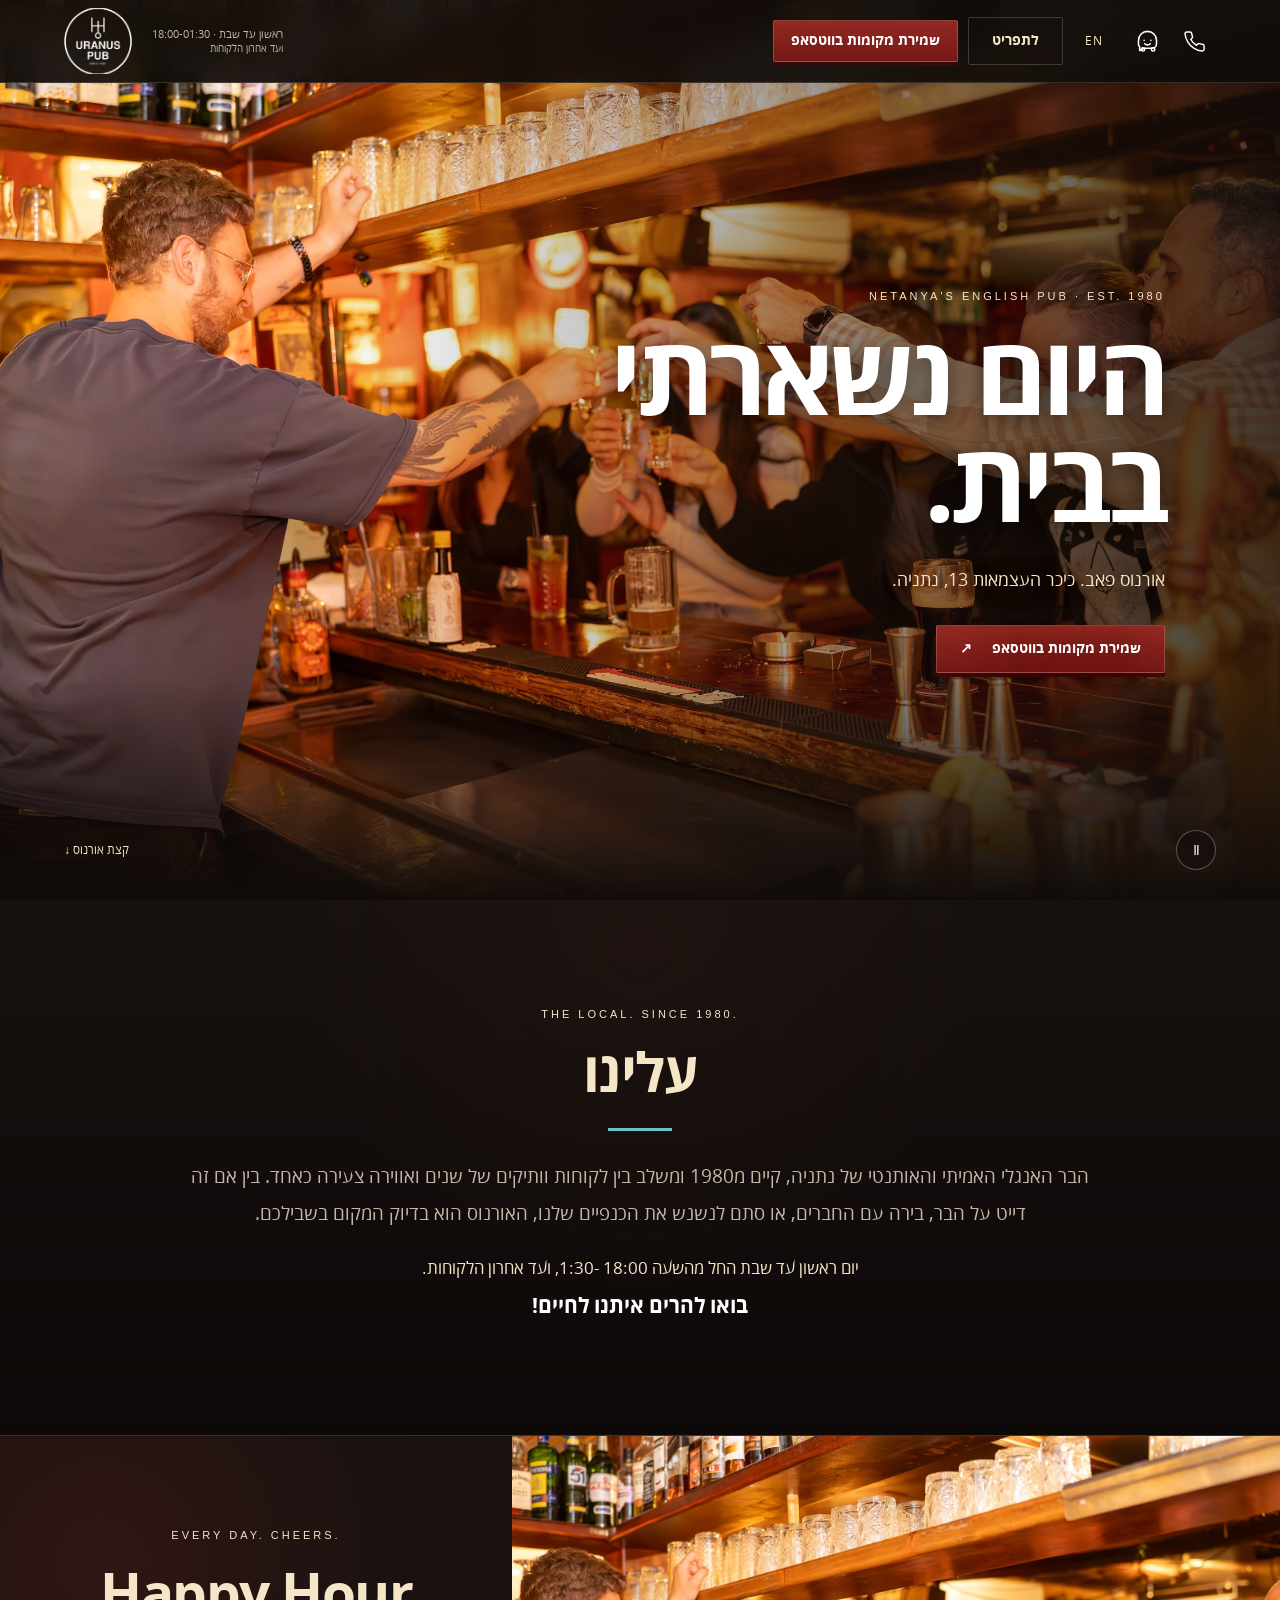
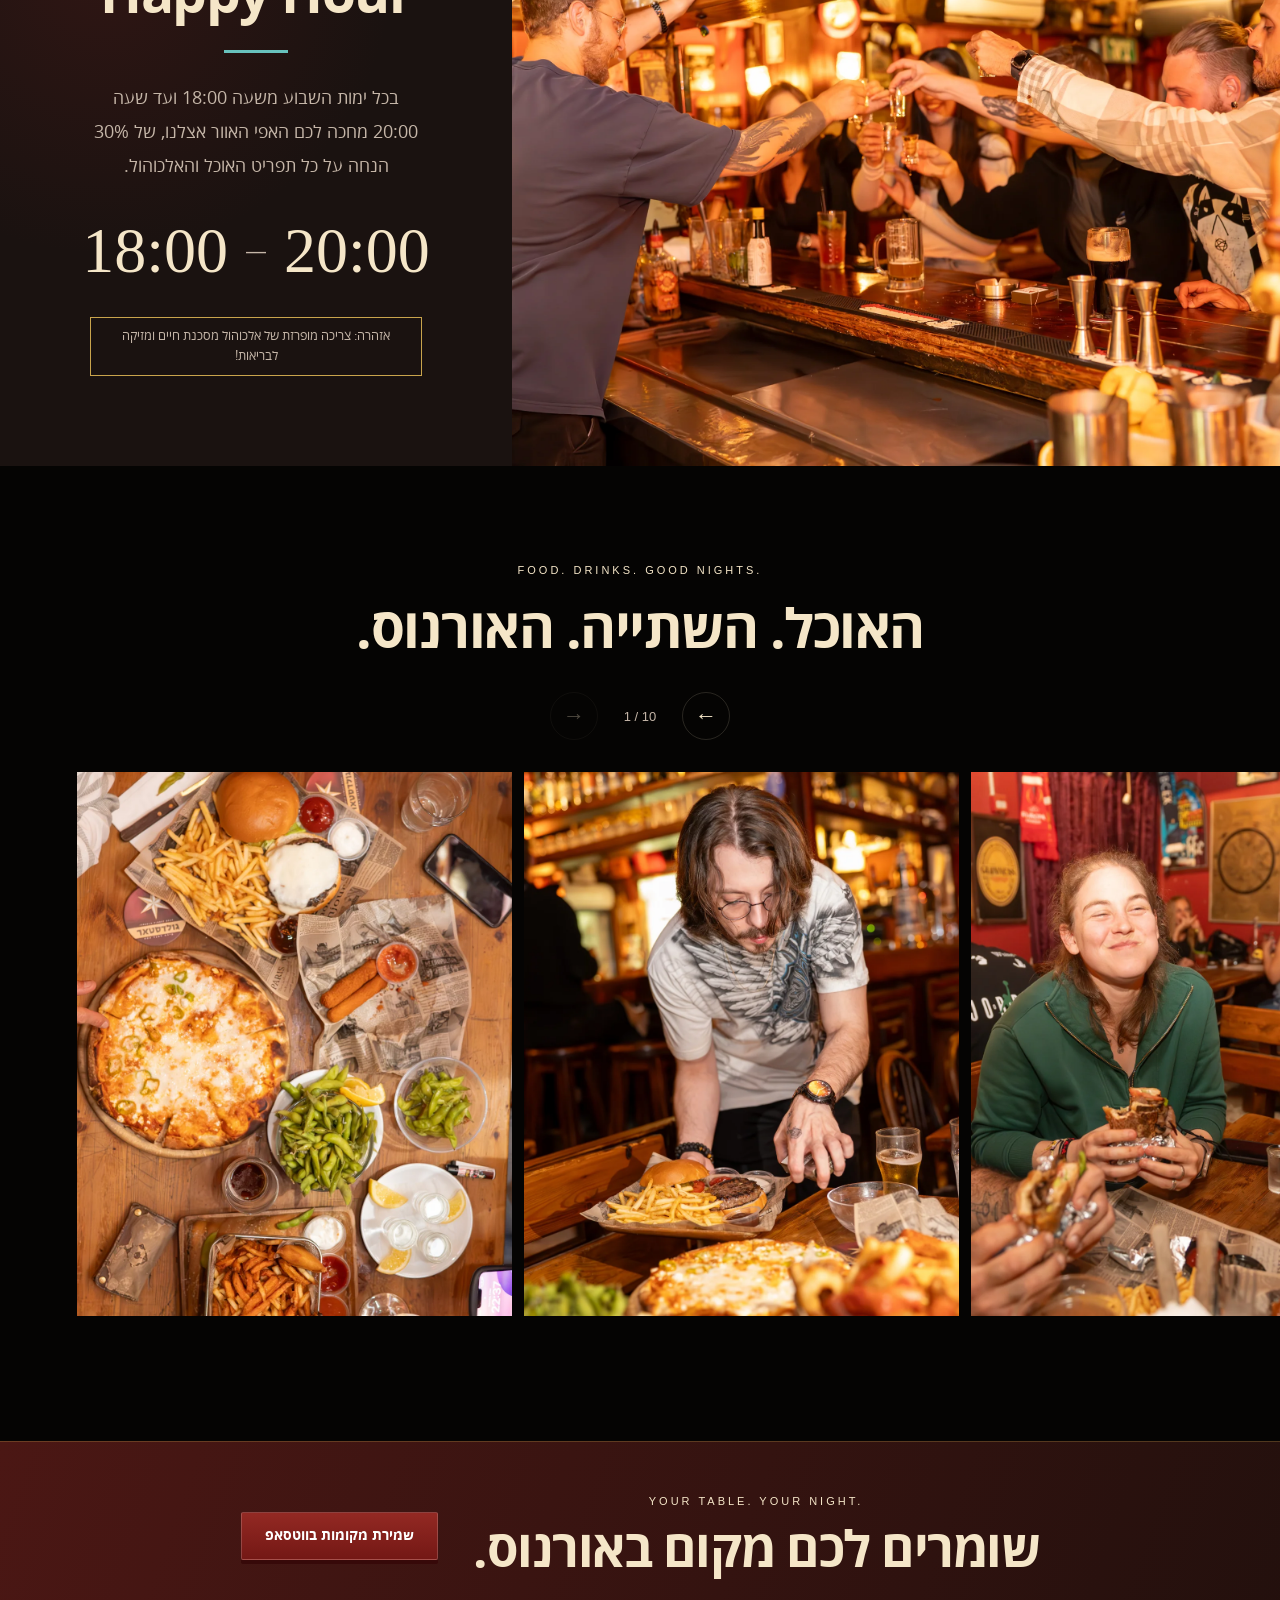
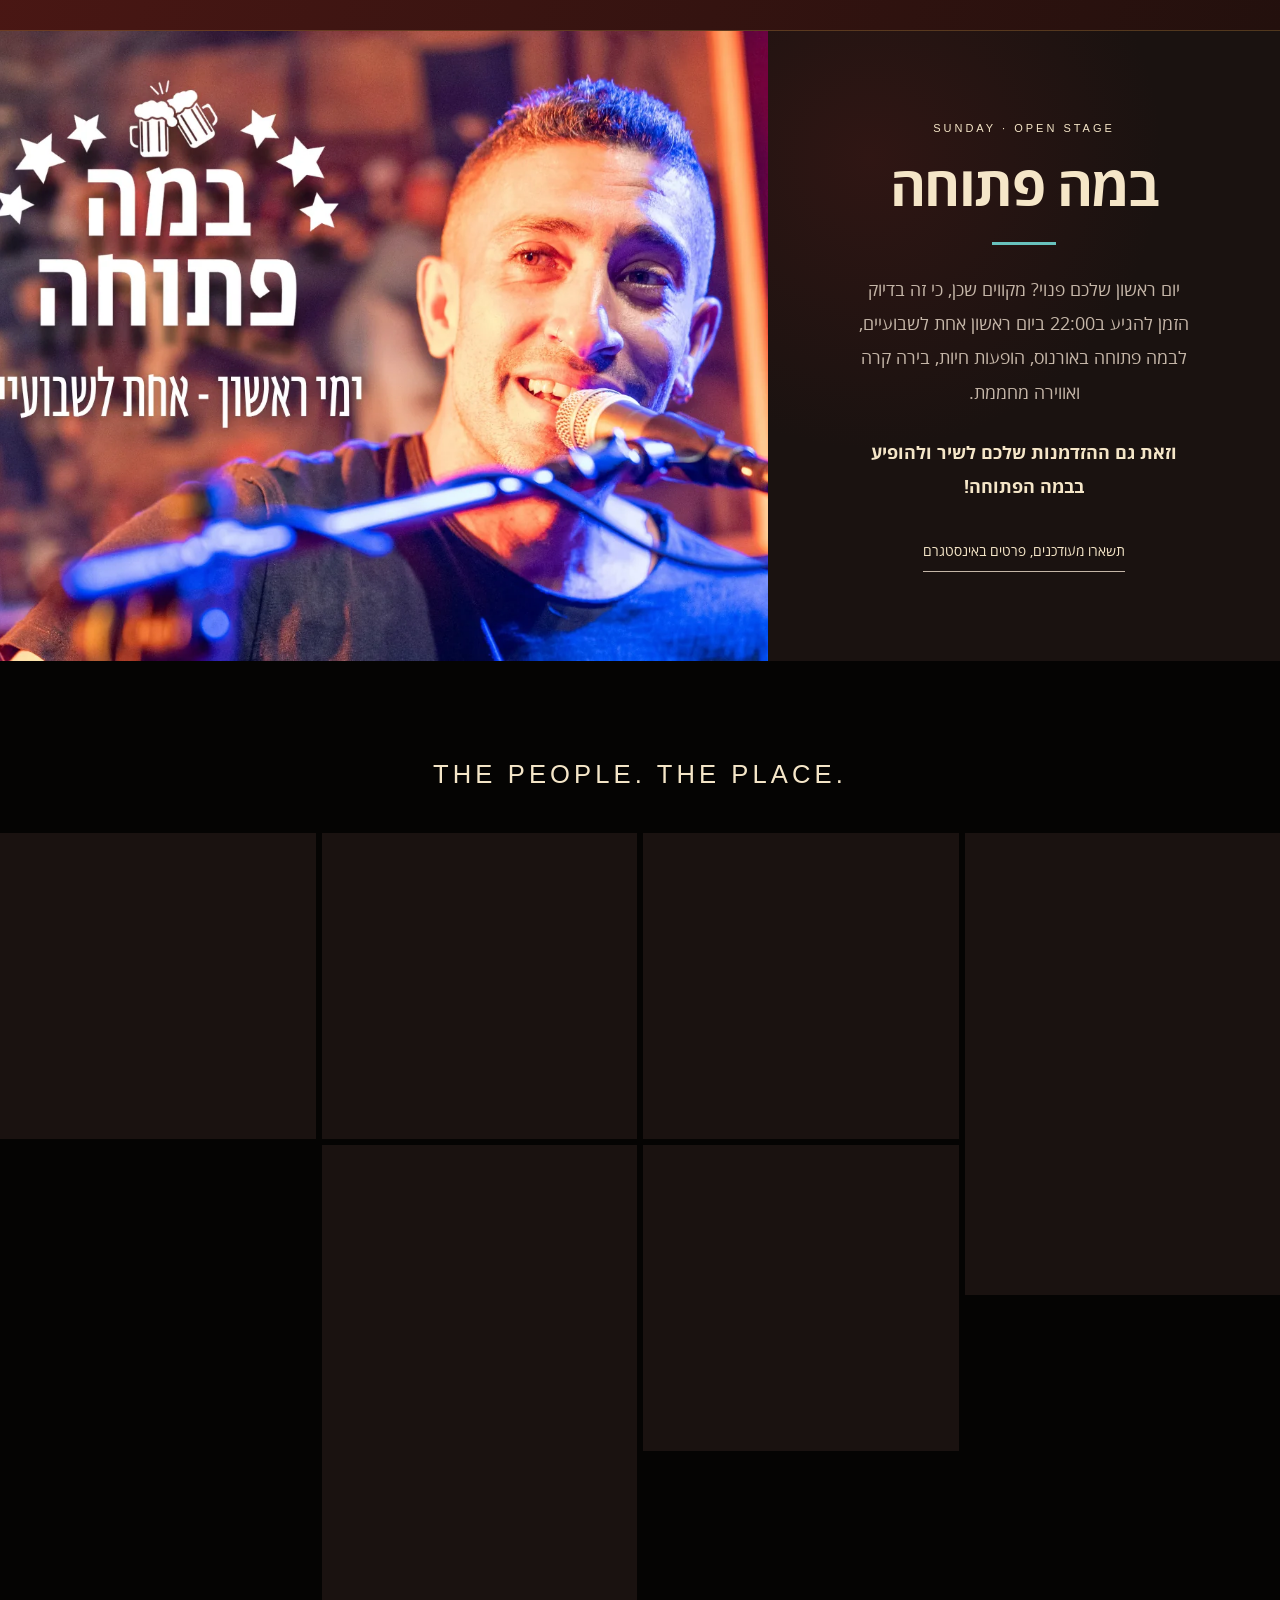
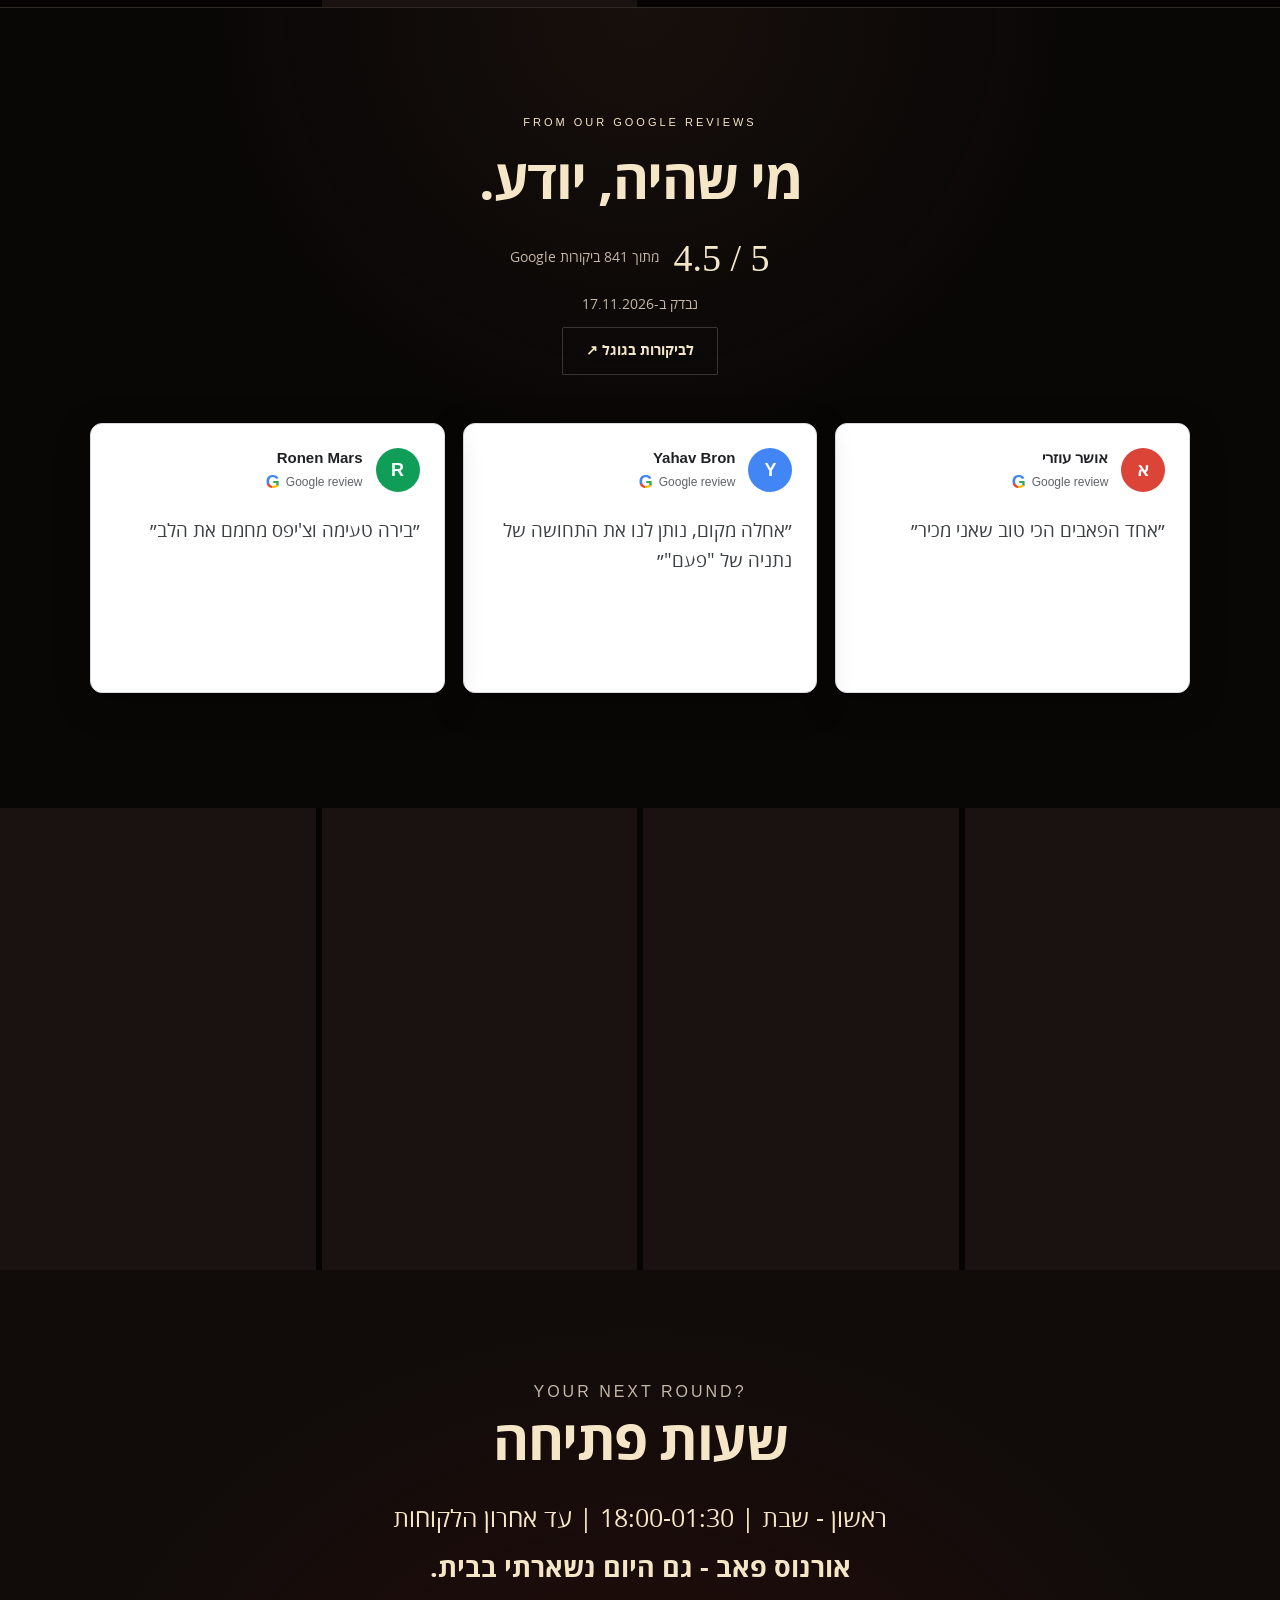
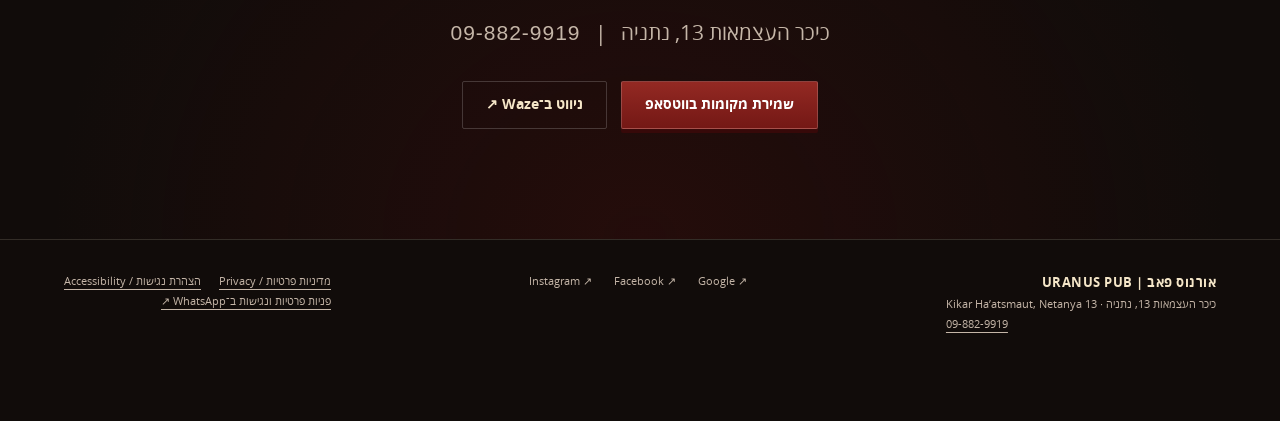
==== index.html @ 0b3adf30 "Move contact actions into header" ====
<!doctype html>
<html lang="he" dir="rtl">
<head>
  <meta charset="utf-8">
  <meta name="viewport" content="width=device-width,initial-scale=1">
  <meta name="robots" content="noindex,nofollow">
  <meta name="referrer" content="strict-origin-when-cross-origin">
  <meta http-equiv="Content-Security-Policy" content="default-src 'self'; script-src 'self' https://connect.facebook.net; connect-src 'self' https://www.facebook.com https://connect.facebook.net; img-src 'self' data: https://www.facebook.com; style-src 'self'; font-src 'self'; media-src 'self'; object-src 'none'; base-uri 'self'; form-action 'none'">
  <meta name="description" content="אורנוס פאב - הבר האנגלי של נתניה מאז 1980. כיכר העצמאות 13. שמירת מקומות בווטסאפ.">
  <title>אורנוס פאב | מאז 1980</title>
  <link rel="icon" href="assets/logo.png">
  <link rel="stylesheet" href="style.css">
  <link rel="stylesheet" href="accessibility.css">
  <script src="meta-pixel.js" defer></script>
</head>
<body>
  <noscript><img class="meta-pixel-noscript" height="1" width="1" src="https://www.facebook.com/tr?id=1179915894595986&amp;ev=PageView&amp;noscript=1" alt=""></noscript>
  <a class="skip-link" href="#main-content">דילוג לתוכן המרכזי</a>

  <header class="site-header">
    <div class="brand-contact">
      <a class="wordmark" href="#home" aria-label="Uranus Pub home">
        <img src="assets/logo.png" alt="Uranus Pub - Since 1980" width="1080" height="1350">
      </a>
      <div class="header-contact">
        <span data-t="headerHours">ראשון עד שבת · 18:00-01:30</span>
        <span class="last-guest" data-t="lastGuest">ועד אחרון הלקוחות</span>
      </div>
    </div>
    <nav aria-label="ניווט ראשי">
      <div class="header-actions" aria-label="יצירת קשר וניווט">
        <a class="header-action" href="tel:+97298829919" data-label-t="callLabel" aria-label="התקשרו לאורנוס פאב">
          <svg viewBox="0 0 24 24" aria-hidden="true">
            <path d="M22 16.92v3a2 2 0 0 1-2.18 2 19.8 19.8 0 0 1-8.63-3.07 19.5 19.5 0 0 1-6-6A19.8 19.8 0 0 1 2.12 4.18 2 2 0 0 1 4.11 2h3a2 2 0 0 1 2 1.72c.13.96.36 1.9.69 2.8a2 2 0 0 1-.45 2.11L8.09 9.91a16 16 0 0 0 6 6l1.27-1.27a2 2 0 0 1 2.11-.45c.9.33 1.84.56 2.8.69A2 2 0 0 1 22 16.92Z"/>
          </svg>
        </a>
        <a class="header-action" href="https://waze.com/ul/hsv8zcjdgs" target="_blank" rel="noopener" data-label-t="wazeLabel" aria-label="ניווט לאורנוס פאב ב־Waze">
          <svg class="waze-line-icon" viewBox="0 0 24 24" aria-hidden="true">
            <path d="M4 13v-2a8 8 0 0 1 16 0v3a4 4 0 0 1-4 4H9l-4 2v-3.2A4 4 0 0 1 4 13Z"/>
            <path d="M9 11h.01M15 11h.01M9.5 14c.7.7 1.55 1 2.5 1s1.8-.3 2.5-1"/>
            <circle cx="8" cy="19" r="1.5"/>
            <circle cx="17" cy="19" r="1.5"/>
          </svg>
        </a>
      </div>
      <button class="language" id="language" type="button" aria-label="Switch to English">EN</button>
      <button data-t="menu" class="outline nav-menu" type="button" data-menu>לתפריט</button>
      <a class="button small" href="https://wa.link/2mtqrc" target="_blank" rel="noopener" data-t="reserve">שמירת מקומות בווטסאפ</a>
    </nav>
  </header>

  <main id="main-content">
    <section class="hero" id="home">
      <div class="hero-media">
        <video id="heroVideo" autoplay muted loop playsinline preload="metadata" poster="assets/photo-library/bar-action.webp" aria-label="אווירת אורנוס פאב">
          <source src="assets/pub-night.mp4" type="video/mp4">
        </video>
      </div>
      <div class="hero-content">
        <p class="eyebrow">NETANYA'S ENGLISH PUB · EST. 1980</p>
        <h1 data-t="hero">היום נשארתי<br>בבית.</h1>
        <p class="hero-sub" data-t="subtitle">אורנוס פאב. כיכר העצמאות 13, נתניה.</p>
        <a class="button" href="https://wa.link/2mtqrc" target="_blank" rel="noopener">
          <span data-t="reserve">שמירת מקומות בווטסאפ</span><span aria-hidden="true">↗</span>
        </a>
      </div>
      <div class="hero-bottom">
        <button class="video-toggle" id="videoToggle" type="button" aria-label="Pause background video">Ⅱ</button>
        <a href="#about" data-t="scroll">קצת אורנוס ↓</a>
      </div>
    </section>

    <section class="story-section" id="about">
      <div class="story-inner">
        <p class="eyebrow">THE LOCAL. SINCE 1980.</p>
        <h2 data-t="aboutTitle">עלינו</h2>
        <span class="section-rule" aria-hidden="true"></span>
        <p class="story-copy" data-t="about">הבר האנגלי האמיתי והאותנטי של נתניה, קיים מ1980 ומשלב בין לקוחות וותיקים של שנים ואווירה צעירה כאחד. בין אם זה דייט על הבר, בירה עם החברים, או סתם לנשנש את הכנפיים שלנו, האורנוס הוא בדיוק המקום בשבילכם.</p>
        <p class="story-hours" data-t="aboutHours">יום ראשון עד שבת החל מהשעה 18:00 -1:30, ועד אחרון הלקוחות.</p>
        <p class="story-cheers" data-t="aboutCheers">בואו להרים איתנו לחיים!</p>
      </div>
    </section>

    <section class="beer-feature" aria-labelledby="happy-title">
      <div class="beer-feature-media">
        <img src="assets/photo-library/bar-action.webp" alt="אורחים מרימים כוסית על הבר באורנוס פאב" loading="lazy" width="2400" height="1600">
      </div>
      <div class="beer-feature-copy">
        <p class="eyebrow">EVERY DAY. CHEERS.</p>
        <h2 id="happy-title">Happy Hour</h2>
        <span class="section-rule" aria-hidden="true"></span>
        <p class="body-copy" data-t="happyText">בכל ימות השבוע משעה 18:00 ועד שעה 20:00 מחכה לכם האפי האוור אצלנו, של 30% הנחה על כל תפריט האוכל והאלכוהול.</p>
        <div class="feature-hours" dir="ltr">18:00<span>—</span>20:00</div>
        <p class="alcohol-warning" role="note"><span class="warning-he">אזהרה: צריכה מופרזת של אלכוהול מסכנת חיים ומזיקה לבריאות!</span><span class="warning-en" lang="en" dir="ltr">Warning: Excessive consumption of alcohol is life-threatening and harmful to health!</span></p>
      </div>
    </section>

    <section class="media-slider-section" id="food-drink" aria-labelledby="slider-title">
      <div class="section-heading slider-heading">
        <div><p class="eyebrow">FOOD. DRINKS. GOOD NIGHTS.</p><h2 id="slider-title" data-t="sliderTitle">האוכל. השתייה. האורנוס.</h2></div>
        <div class="slider-controls">
          <button class="slider-button" id="sliderPrev" type="button" data-label-t="sliderPrev" aria-label="לתמונה הקודמת">←</button>
          <span class="slider-counter" id="sliderCounter" aria-live="polite">1 / 10</span>
          <button class="slider-button" id="sliderNext" type="button" data-label-t="sliderNext" aria-label="לתמונה הבאה">→</button>
        </div>
      </div>
      <div class="media-slider" id="mediaSlider" tabindex="0" data-label-t="sliderRegion" aria-label="סליידר תמונות אוכל ושתייה">
        <figure class="slider-slide"><img src="assets/photo-library/סליידר ראשון/slide-01-table.webp" data-alt-t="slide1Alt" alt="שולחן מלא במנות באורנוס פאב" loading="eager" width="1080" height="1350"></figure>
        <figure class="slider-slide"><img src="assets/photo-library/סליידר ראשון/slide-02-burger-service.webp" data-alt-t="slide2Alt" alt="מגיש מניח המבורגר על השולחן" loading="lazy" width="1080" height="1350"></figure>
        <figure class="slider-slide"><img src="assets/photo-library/סליידר ראשון/slide-03-burger-guest.webp" data-alt-t="slide3Alt" alt="אורחת נהנית מהמבורגר באורנוס" loading="lazy" width="1080" height="1350"></figure>
        <figure class="slider-slide"><img src="assets/photo-library/סליידר ראשון/slide-04-sharing-food.webp" data-alt-t="slide4Alt" alt="חברים חולקים מנות סביב השולחן" loading="lazy" width="1080" height="1350"></figure>
        <figure class="slider-slide"><img src="assets/photo-library/סליידר ראשון/slide-05-dessert.webp" data-alt-t="slide5Alt" alt="קינוח עם גלידה לצד בירה" loading="lazy" width="1080" height="1350"></figure>
        <figure class="slider-slide"><img src="assets/photo-library/סליידר ראשון/slide-06-cheers.webp" data-alt-t="slide6Alt" alt="מרימים כוסות לחיים באורנוס" loading="lazy" width="1080" height="1350"></figure>
        <figure class="slider-slide"><img src="assets/photo-library/סליידר ראשון/slide-07-cocktail.webp" data-alt-t="slide7Alt" alt="קוקטייל על בר העץ של אורנוס" loading="lazy" width="1080" height="1350"></figure>
        <figure class="slider-slide"><img src="assets/photo-library/סליידר ראשון/slide-08-beer-tap.webp" data-alt-t="slide8Alt" alt="מוזגים בירה קרה מהברז" loading="lazy" width="1080" height="1350"></figure>
        <figure class="slider-slide"><img src="assets/photo-library/סליידר ראשון/slide-09-pub-crowd.webp" data-alt-t="slide9Alt" alt="הקהל והאווירה באורנוס פאב" loading="lazy" width="1080" height="1350"></figure>
        <figure class="slider-slide"><img src="assets/photo-library/סליידר ראשון/slide-10-pub-poster.webp" data-alt-t="slide10Alt" alt="פריט וינטג׳ על קיר הפאב" loading="lazy" width="1080" height="1350"></figure>
      </div>
    </section>

    <section class="reserve-strip" aria-labelledby="reserve-strip-title">
      <div><p class="eyebrow">YOUR TABLE. YOUR NIGHT.</p><h2 id="reserve-strip-title" data-t="reserveStripTitle">שומרים לכם מקום באורנוס.</h2></div>
      <a class="button reserve-strip-button" href="https://wa.link/2mtqrc" target="_blank" rel="noopener" data-t="reserve">שמירת מקומות בווטסאפ</a>
    </section>

    <section class="stage-feature" id="open-stage">
      <div class="stage-feature-media"><img src="assets/photo-library/open-stage.webp" alt="במה פתוחה באורנוס, אחת לשבועיים ביום ראשון" loading="lazy" width="1350" height="898"></div>
      <div class="stage-feature-copy">
        <p class="eyebrow">SUNDAY · OPEN STAGE</p><h2 data-t="stageTitle">במה פתוחה</h2><span class="section-rule" aria-hidden="true"></span>
        <p class="body-copy" data-t="stage">יום ראשון שלכם פנוי? מקווים שכן, כי זה בדיוק הזמן להגיע ב22:00 ביום ראשון אחת לשבועיים, לבמה פתוחה באורנוס, הופעות חיות, בירה קרה ואווירה מחממת.</p>
        <p class="body-copy stage-extra" data-t="stageExtra">וזאת גם ההזדמנות שלכם לשיר ולהופיע בבמה הפתוחה!</p>
        <a class="text-link" href="https://www.instagram.com/uranusbar/" target="_blank" rel="noopener" data-t="instagram">תשארו מעודכנים, פרטים באינסטגרם</a>
      </div>
    </section>

    <section class="remaining-gallery" id="gallery" aria-labelledby="gallery-title">
      <div class="gallery-heading"><p class="eyebrow gallery-title" id="gallery-title">THE PEOPLE. THE PLACE.</p></div>
      <div class="photo-mosaic">
        <figure><img src="assets/photo-library/best%2010/DSC00470.webp" alt="צוות הבר מחייך מאחורי הדלפק" loading="lazy" width="2400" height="1600"></figure>
        <figure><img src="assets/photo-library/best%2010/11.webp" alt="המבורגר וצ׳יפס באורנוס" loading="lazy" width="1080" height="1350"></figure>
        <figure><img src="assets/photo-library/best%2010/DSC00570.webp" alt="חברים מרימים כוסית באורנוס" loading="lazy" width="2400" height="1600"></figure>
        <figure><img src="assets/photo-library/best%2010/29.webp" alt="מזיגת בירה טרייה מהברז" loading="lazy" width="1080" height="1350"></figure>
        <figure><img src="assets/photo-library/best%2010/DSC06992.webp" alt="אורחת נהנית מכוס בירה באורנוס" loading="lazy" width="2400" height="1600"></figure>
        <figure><img src="assets/photo-library/best%2010/22.webp" alt="אוכל ושתייה סביב שולחן באורנוס" loading="lazy" width="1080" height="1350"></figure>
      </div>
    </section>

    <section class="reviews-section" id="reviews">
      <div class="reviews-intro">
        <p class="eyebrow">FROM OUR GOOGLE REVIEWS</p><h2 data-t="reviewsTitle">מי שהיה, יודע.</h2>
        <p class="review-rating"><strong>4.5 / 5</strong> <span data-t="ratingCount">מתוך 841 ביקורות Google</span></p>
        <p class="muted" data-t="reviewSnapshot">נבדק ב-17.11.2026</p>
        <a class="outline" href="https://share.google/IBmlb4L29uBYPiGFV" target="_blank" rel="noopener" data-t="googleReviews">לביקורות בגוגל ↗</a>
      </div>
      <div class="review-list">
        <article class="review-item">
          <header class="review-card-header"><span class="review-avatar" aria-hidden="true">א</span><div><a href="https://www.google.com/maps/contrib/113384491899682674726/reviews?hl=iw" target="_blank" rel="noopener">אושר עוזרי</a><p class="review-source"><span class="google-mark" aria-hidden="true">G</span> Google review</p></div></header>
          <blockquote data-t="reviewOne">״אחד הפאבים הכי טוב שאני מכיר״</blockquote>
        </article>
        <article class="review-item">
          <header class="review-card-header"><span class="review-avatar review-avatar-blue" aria-hidden="true">Y</span><div><a href="https://www.google.com/maps/contrib/106945907294409989774/reviews?hl=iw" target="_blank" rel="noopener">Yahav Bron</a><p class="review-source"><span class="google-mark" aria-hidden="true">G</span> Google review</p></div></header>
          <blockquote data-t="reviewTwo">״אחלה מקום, נותן לנו את התחושה של נתניה של &quot;פעם&quot;״</blockquote>
        </article>
        <article class="review-item">
          <header class="review-card-header"><span class="review-avatar review-avatar-green" aria-hidden="true">R</span><div><a href="https://www.google.com/maps/contrib/115951551822089594527/reviews?hl=iw" target="_blank" rel="noopener">Ronen Mars</a><p class="review-source"><span class="google-mark" aria-hidden="true">G</span> Google review</p></div></header>
          <blockquote data-t="reviewThree">״בירה טעימה וצ'יפס מחמם את הלב״</blockquote>
        </article>
      </div>
    </section>

    <section class="remaining-gallery gallery-after-reviews" aria-label="תמונות נוספות מאורנוס פאב">
      <div class="photo-mosaic photo-mosaic-final">
        <figure><img src="assets/photo-library/best%2010/DSC07019.webp" alt="חברות מבלות יחד בפאב" loading="lazy" width="2400" height="1600"></figure>
        <figure><img src="assets/photo-library/best%2010/8.webp" alt="פריט גינס על קיר הפאב" loading="lazy" width="1080" height="1350"></figure>
        <figure><img src="assets/photo-library/best%2010/DSC07037.webp" alt="ערב עמוס ושמח סביב הבר" loading="lazy" width="2400" height="1600"></figure>
        <figure><img src="assets/photo-library/best%2010/15.webp" alt="שתי כוסות בירה קרה באורנוס" loading="lazy" width="1080" height="1350"></figure>
      </div>
    </section>

    <section class="visit-section" id="visit">
      <p class="eyebrow">YOUR NEXT ROUND?</p><h2 data-t="visitTitle">שעות פתיחה</h2>
      <p class="visit-hours" data-t="opening">ראשון - שבת | 18:00-01:30 | עד אחרון הלקוחות</p>
      <p class="visit-tagline" data-t="closing">אורנוס פאב - גם היום נשארתי בבית.</p>
      <div class="visit-contact-line">
        <a class="visit-address" href="https://share.google/IBmlb4L29uBYPiGFV" target="_blank" rel="noopener" data-t="address">כיכר העצמאות 13, נתניה</a>
        <span aria-hidden="true">|</span>
        <a class="visit-phone" href="tel:+97298829919" dir="ltr">09-882-9919</a>
      </div>
      <div class="visit-buttons"><a class="button" href="https://wa.link/2mtqrc" target="_blank" rel="noopener" data-t="reserve">שמירת מקומות בווטסאפ</a><a class="outline" href="https://waze.com/ul/hsv8zcjdgs" target="_blank" rel="noopener" data-t="waze">ניווט ב־Waze ↗</a></div>
    </section>
  </main>

  <footer>
    <div class="footer-business"><strong>אורנוס פאב | URANUS PUB</strong><span>כיכר העצמאות 13, נתניה · 13 Kikar Ha’atsmaut, Netanya</span><a href="tel:+97298829919" dir="ltr">09-882-9919</a></div>
    <div class="social-links"><a href="https://www.instagram.com/uranusbar/" target="_blank" rel="noopener">Instagram ↗</a><a href="https://www.facebook.com/UranusPub" target="_blank" rel="noopener">Facebook ↗</a><a href="https://share.google/IBmlb4L29uBYPiGFV" target="_blank" rel="noopener">Google ↗</a></div>
    <div class="footer-support"><div class="legal-links"><a href="privacy.html">מדיניות פרטיות / Privacy</a><a href="accessibility.html">הצהרת נגישות / Accessibility</a></div><a class="footer-report" href="https://wa.link/2mtqrc" target="_blank" rel="noopener">פניות פרטיות ונגישות ב־WhatsApp ↗</a></div>
  </footer>

  <dialog id="menuDialog"><button id="closeMenu" class="close" type="button" aria-label="Close">×</button><p class="eyebrow">URANUS PUB</p><h2 data-t="menu">לתפריט</h2><p data-t="menuNote">התפריט יצורף בהמשך. בינתיים אפשר לפנות אלינו בווטסאפ.</p><a class="button" href="https://wa.link/2mtqrc" target="_blank" rel="noopener" data-t="whatsapp">לוואטסאפ</a></dialog>
  <script src="app.js"></script>
</body>
</html>
---- style.css ----
@font-face {
  font-family: 'Open Sans Hebrew';
  src: url('assets/fonts/opensanshebrew-regular-webfont.woff') format('woff');
  font-style: normal;
  font-weight: 400;
  font-display: swap;
}

@font-face {
  font-family: 'Open Sans Hebrew';
  src: url('assets/fonts/opensanshebrew-bold-webfont.woff') format('woff');
  font-style: normal;
  font-weight: 700;
  font-display: swap;
}

:root {
  --bg: #110c0a;
  --surface: #1a1210;
  --surface-deep: #090706;
  --cream: #f5e6c8;
  --muted: #c5b6a8;
  --line: #f5e6c826;
  --gold: #c9a44c;
  --red: #741815;
  --red-light: #932923;
  --aqua: #68c2bd;
  --font-brand: 'Open Sans Hebrew', Arial, sans-serif;
}

* { box-sizing: border-box; }
html { scroll-behavior: smooth; scroll-padding-top: 92px; }
body { margin: 0; overflow-x: hidden; background: var(--bg); color: var(--cream); font-family: var(--font-brand); }
img, video { display: block; max-width: 100%; }
a { color: inherit; text-decoration: none; }
button { color: inherit; font: inherit; cursor: pointer; }
button, a { -webkit-tap-highlight-color: transparent; }
button:focus-visible, a:focus-visible, [tabindex]:focus-visible { outline: 3px solid var(--gold); outline-offset: 5px; }

.site-header, .legal-header {
  position: fixed;
  z-index: 30;
  inset: 0 0 auto;
  display: flex;
  align-items: center;
  justify-content: space-between;
  min-height: 82px;
  padding: 8px 5vw;
  direction: ltr;
  border-bottom: 1px solid var(--line);
  background: #110c0aeb;
  backdrop-filter: blur(14px);
}

.brand-contact { display: flex; align-items: center; gap: 20px; }
.wordmark { position: relative; display: block; flex-shrink: 0; width: 68px; height: 66px; overflow: hidden; }
.wordmark img { position: absolute; top: 50%; left: 50%; width: 122px; max-width: none; height: auto; transform: translate(-50%, -50%); mix-blend-mode: screen; }
.header-contact { display: flex; flex-direction: column; gap: 2px; direction: rtl; text-align: right; color: var(--muted); font-size: 11px; }
.header-contact span { white-space: nowrap; }
.last-guest { font-size: 10px; }
nav { display: flex; align-items: center; gap: 10px; direction: rtl; }
html[dir='ltr'] nav { direction: ltr; }
html[dir='ltr'] .header-contact { direction: ltr; text-align: left; }
.header-actions { display: flex; align-items: center; gap: 3px; }
.header-action {
  display: grid;
  width: 44px;
  height: 44px;
  flex: 0 0 44px;
  place-items: center;
  border: 0;
  border-radius: 50%;
  color: #fff;
  background: transparent;
  transition: color .2s ease, background .2s ease, transform .2s ease;
}
.header-action:hover { color: var(--gold); background: #ffffff0d; transform: translateY(-1px); }
.header-action svg { width: 23px; height: 23px; overflow: visible; fill: none; stroke: currentColor; stroke-width: 1.55; stroke-linecap: round; stroke-linejoin: round; }
.header-action .waze-line-icon { width: 27px; height: 27px; stroke-width: 1.35; }

.button, .outline {
  display: inline-flex;
  align-items: center;
  justify-content: center;
  gap: 20px;
  min-height: 48px;
  padding: 13px 23px;
  border: 1px solid #ffffff2e;
  border-radius: 2px;
  font-size: 14px;
  font-weight: 700;
  transition: transform .2s ease, background .2s ease, border-color .2s ease;
}
.button { color: #fff; background: linear-gradient(180deg, var(--red-light), var(--red)); box-shadow: 0 4px 0 #370909; }
.button:hover { transform: translateY(-2px); background: var(--red-light); }
.outline { background: transparent; }
.outline:hover { background: #ffffff0c; border-color: #ffffff70; }
.small { min-height: 42px; padding: 10px 17px; }
.language { padding: 12px; border: 0; background: none; font-size: 12px; letter-spacing: 1px; }

.hero {
  position: relative;
  display: flex;
  min-height: 760px;
  height: 100svh;
  max-height: 1080px;
  align-items: center;
  overflow: hidden;
  padding: 150px 9vw 90px;
}
.hero-media { position: absolute; inset: 0; background: #160f0d; }
.hero-media video { width: 100%; height: 100%; object-fit: cover; object-position: 50% 42%; }
.hero::after { content: ''; position: absolute; inset: 0; pointer-events: none; background: linear-gradient(0deg, var(--bg) 0%, transparent 25%), linear-gradient(270deg, #110c0acc, transparent 75%); }
html[dir='ltr'] .hero::after { background: linear-gradient(0deg, var(--bg), transparent 25%), linear-gradient(90deg, #110c0acc, transparent 75%); }
.hero-content { position: relative; z-index: 2; max-width: 760px; text-shadow: 0 2px 24px #0009; }
.hero h1 { max-width: 760px; margin: 0 0 25px; color: #fff; font-size: clamp(72px, 8.6vw, 138px); font-weight: 700; line-height: .98; letter-spacing: -5px; }
html[dir='ltr'] .hero h1 { font-size: clamp(64px, 7vw, 112px); letter-spacing: -3px; }
.hero-sub { margin: 0 0 34px; font-size: 18px; }
.hero-bottom { position: absolute; z-index: 3; right: 5vw; bottom: 30px; left: 5vw; display: flex; align-items: center; justify-content: space-between; font-size: 12px; }
.video-toggle { width: 40px; height: 40px; border: 1px solid #f5e6c84d; border-radius: 50%; background: #110c0d8a; font: 14px Arial, sans-serif; }

.eyebrow { margin: 0 0 22px; color: var(--cream); font: 11px/1.8 Arial, sans-serif; letter-spacing: 3px; direction: ltr; text-align: start; }
[dir='rtl'] .eyebrow { text-align: right; }
h2 { margin: 0 0 22px; font-size: clamp(40px, 4.3vw, 64px); font-weight: 700; line-height: 1.08; letter-spacing: -1.5px; }
.body-copy { max-width: 600px; margin: 0 0 27px; color: var(--muted); font-size: 18px; line-height: 1.9; }
.section-rule { display: block; width: 64px; height: 3px; margin: 0 0 28px; background: var(--aqua); }

.story-section {
  padding: 105px 8vw 115px;
  background: radial-gradient(circle at 50% 10%, #4621192c, transparent 42%), linear-gradient(#17110f, #0d0908);
  border-bottom: 1px solid var(--line);
}
.story-inner { max-width: 900px; margin: 0 auto; text-align: center; }
.story-inner .eyebrow { text-align: center; }
.story-inner .section-rule { margin-inline: auto; }
.story-copy { margin: 0 auto 26px; color: var(--muted); font-size: clamp(18px, 1.5vw, 22px); line-height: 1.9; }
.story-hours { margin: 0 0 14px; font-size: 17px; }
.story-cheers { margin: 0; color: #fff; font-size: 21px; font-weight: 700; }

.beer-feature, .stage-feature { display: grid; grid-template-columns: minmax(0, 1.2fr) minmax(340px, .8fr); min-height: 630px; background: #0a0706; }
.beer-feature-media, .stage-feature-media { min-height: 630px; overflow: hidden; }
.beer-feature-media img, .stage-feature-media img { width: 100%; height: 100%; object-fit: cover; }
.beer-feature-media img { object-position: center 48%; }
.beer-feature-copy, .stage-feature-copy { display: flex; flex-direction: column; align-items: flex-start; justify-content: center; padding: 75px 7vw; background: radial-gradient(circle at 20% 20%, #6d211e42, transparent 45%), var(--surface); }
.beer-feature-copy, .stage-feature-copy { align-items: center; text-align: center; }
.beer-feature-copy .eyebrow, .stage-feature-copy .eyebrow { text-align: center; }
.beer-feature-copy .body-copy, .stage-feature-copy .body-copy { margin-inline: auto; }
.beer-feature-copy .section-rule, .stage-feature-copy .section-rule { margin-inline: auto; }
.beer-feature-copy .alcohol-warning { margin-inline: auto; }
.feature-hours { display: flex; gap: 18px; align-items: center; margin: 4px 0 5px; font: clamp(44px, 5vw, 78px) Georgia, serif; }
.feature-hours span { color: var(--muted); font: 20px Arial, sans-serif; }

.media-slider-section { padding: 95px 0 105px; overflow: hidden; background: #050403; }
.section-heading { display: flex; align-items: end; justify-content: space-between; gap: 30px; }
.slider-heading { flex-direction: column; align-items: center; padding: 0 6vw; margin-bottom: 32px; text-align: center; }
.slider-heading .eyebrow { text-align: center; }
.slider-heading h2 { margin-bottom: 0; }
.slider-controls { display: flex; align-items: center; gap: 12px; direction: ltr; }
.slider-button { display: grid; width: 48px; height: 48px; place-items: center; border: 1px solid var(--line); border-radius: 50%; background: transparent; font: 22px Arial, sans-serif; }
.slider-button:hover { background: #ffffff10; }
.slider-button:disabled { cursor: not-allowed; opacity: .3; }
.slider-counter { min-width: 60px; color: var(--muted); text-align: center; font: 13px Arial, sans-serif; }
.media-slider { display: flex; gap: 12px; overflow-x: auto; padding: 0 6vw 20px; direction: ltr; scroll-snap-type: x mandatory; scrollbar-width: none; overscroll-behavior-inline: contain; -webkit-overflow-scrolling: touch; cursor: grab; user-select: none; }
.media-slider::-webkit-scrollbar { display: none; }
.media-slider.is-dragging { cursor: grabbing; scroll-snap-type: none; }
.slider-slide { flex: 0 0 clamp(300px, 34vw, 460px); aspect-ratio: 4 / 5; margin: 0; overflow: hidden; scroll-snap-align: center; scroll-snap-stop: always; background: var(--surface); }
.slider-slide img { width: 100%; height: 100%; object-fit: cover; }

.reserve-strip { display: flex; align-items: center; justify-content: center; gap: 35px; padding: 50px 8vw; border-block: 1px solid #c9a44c44; background: linear-gradient(110deg, #4b1714, #23100d); text-align: center; }
.reserve-strip .eyebrow { text-align: center; }
.reserve-strip h2 { max-width: 800px; margin: 0; font-size: clamp(36px, 4vw, 60px); }
.reserve-strip .eyebrow { margin-bottom: 12px; }
.reserve-strip-button { flex-shrink: 0; }

.stage-feature { grid-template-columns: minmax(340px, .8fr) minmax(0, 1.2fr); }
.stage-feature-media { order: 2; }
.stage-feature-media img { object-position: center; }
.stage-extra { color: var(--cream); font-weight: 700; }
.text-link { display: inline-block; padding: 11px 0; border-bottom: 1px solid var(--muted); font-size: 14px; }

.remaining-gallery { padding-top: 90px; background: #050403; }
.gallery-heading { padding: 0 6vw 36px; text-align: center; }
.gallery-title { margin: 0; color: var(--cream); font-size: clamp(20px, 2vw, 30px); letter-spacing: .16em; }
.gallery-heading .eyebrow { text-align: center; }
.photo-mosaic { display: grid; grid-auto-flow: dense; grid-auto-rows: 150px; grid-template-columns: repeat(4, 1fr); gap: 6px; }
.photo-mosaic figure { min-height: 0; margin: 0; overflow: hidden; grid-row: span 2; background: var(--surface); }
.photo-mosaic figure:nth-child(5n + 1) { grid-row: span 3; }
.photo-mosaic figure:nth-child(7n) { grid-column: span 2; grid-row: span 3; }
.photo-mosaic img { width: 100%; height: 100%; object-fit: cover; transition: transform .5s ease; }
.photo-mosaic figure:hover img { transform: scale(1.025); }

.reviews-section { padding: 105px 7vw 115px; border-top: 1px solid var(--line); background: radial-gradient(circle at 50% 0, #34201855, transparent 42%), var(--surface-deep); text-align: center; }
.reviews-intro { max-width: 760px; margin: 0 auto 48px; }
.reviews-intro .eyebrow { text-align: center; }
.review-rating { display: flex; align-items: center; justify-content: center; gap: 14px; }
.review-rating strong { font: 38px Georgia, serif; direction: ltr; }
.review-rating span, .muted { color: var(--muted); font-size: 14px; }
.review-list { display: grid; grid-template-columns: repeat(3, minmax(0, 1fr)); gap: 18px; max-width: 1200px; margin: 0 auto; direction: rtl; }
.review-item { min-height: 270px; padding: 24px; border: 1px solid #dadce0; border-radius: 12px; color: #202124; background: #fff; box-shadow: 0 10px 35px #0005; text-align: start; }
.review-card-header { display: flex; align-items: center; gap: 13px; }
.review-card-header a { color: #202124; font: 700 15px Arial, sans-serif; text-decoration: none; }
.review-card-header a:hover { text-decoration: underline; }
.review-avatar { display: grid; flex: 0 0 44px; width: 44px; height: 44px; place-items: center; border-radius: 50%; color: #fff; background: #db4437; font: 700 18px Arial, sans-serif; }
.review-avatar-blue { background: #4285f4; }
.review-avatar-green { background: #0f9d58; }
.review-source { display: flex; align-items: center; gap: 6px; margin: 4px 0 0; color: #5f6368; font: 12px Arial, sans-serif; direction: ltr; }
.google-mark { background: conic-gradient(from -40deg, #4285f4 0 25%, #34a853 25% 45%, #fbbc05 45% 65%, #ea4335 65% 82%, #4285f4 82%); background-clip: text; -webkit-background-clip: text; color: transparent; font: 700 18px Arial, sans-serif; }
.review-item blockquote { margin: 24px 0 0; color: #3c4043; font-size: clamp(18px, 1.45vw, 22px); line-height: 1.6; }
.gallery-after-reviews { padding-top: 0; }
.photo-mosaic-final { grid-template-columns: repeat(4, 1fr); }
.photo-mosaic-final figure, .photo-mosaic-final figure:nth-child(5n + 1), .photo-mosaic-final figure:nth-child(7n) { grid-column: span 1; grid-row: span 3; }

.visit-section { padding: 100px 8vw 110px; text-align: center; background: radial-gradient(ellipse at bottom, #6a0d0d38, transparent 65%), var(--bg); }
.visit-section .eyebrow { text-align: center; }
.visit-section p { margin: 8px 0; color: var(--muted); font-size: 16px; }
.visit-section .visit-hours { margin-top: 30px; color: var(--cream); font-size: clamp(18px, 2vw, 25px); }
.visit-section .visit-tagline { margin-top: 18px; color: var(--cream); font-size: clamp(19px, 2.1vw, 27px); font-weight: 700; }
.visit-contact-line { display: flex; align-items: center; justify-content: center; gap: 14px; margin-top: 34px; color: var(--muted); font-size: clamp(16px, 1.7vw, 21px); }
.visit-address, .visit-phone { display: inline-block; border-bottom: 1px solid transparent; transition: color .2s ease, border-color .2s ease; }
.visit-address:hover, .visit-phone:hover { color: var(--cream); border-color: var(--gold); }
.visit-phone { font-family: Arial, sans-serif; letter-spacing: 1px; }
.visit-buttons { display: flex; justify-content: center; gap: 14px; margin-top: 34px; }

footer { display: flex; justify-content: space-between; gap: 32px; padding: 35px 5vw 90px; border-top: 1px solid var(--line); color: var(--muted); font-size: 11px; }
.footer-business, .footer-support { display: flex; flex-direction: column; gap: 7px; }
.footer-business strong { color: var(--cream); font-size: 13px; letter-spacing: .5px; }
.footer-business a, .footer-report { text-decoration: underline; text-underline-offset: 4px; }
.footer-support { align-items: flex-start; }
.social-links { display: flex; gap: 22px; direction: ltr; }

dialog { width: calc(100% - 40px); max-width: 480px; padding: 45px; border: 1px solid var(--line); border-radius: 4px; color: var(--cream); background: #261914; box-shadow: 0 30px 100px #0009; }
dialog::backdrop { background: #000c; backdrop-filter: blur(5px); }
dialog p { line-height: 1.8; }
.close { position: absolute; top: 8px; inset-inline-end: 15px; border: 0; background: none; font-size: 28px; }

.legal-header { position: static; }
.legal-page { max-width: 920px; margin: 0 auto; padding: 80px 7vw 110px; }
.legal-page h1 { margin: 0 0 28px; font-size: clamp(48px, 7vw, 82px); line-height: 1; letter-spacing: -2px; }
.legal-page h2 { margin: 52px 0 16px; font-size: 28px; }
.legal-page p, .legal-page li { color: var(--muted); font-size: 17px; line-height: 1.9; }
.legal-page a { text-decoration: underline; text-underline-offset: 4px; }
.legal-page .legal-meta { font-size: 14px; }
.legal-page .legal-back { display: inline-block; margin-bottom: 45px; }
.legal-page ul { padding-inline-start: 24px; }
.legal-footer { justify-content: center; text-align: center; }

@media (max-width: 900px) {
  .beer-feature, .stage-feature { grid-template-columns: 1fr; }
  .beer-feature-media, .stage-feature-media { min-height: 500px; }
  .stage-feature-media { order: 0; }
  .beer-feature-copy, .stage-feature-copy { padding: 70px 8vw; }
  .review-list { grid-template-columns: 1fr; max-width: 680px; }
  .photo-mosaic { grid-template-columns: repeat(3, 1fr); }
}

@media (max-width: 700px) {
  html { scroll-padding-top: 70px; }
  .site-header { min-height: 68px; padding: 5px 4vw; }
  .wordmark { width: 58px; height: 56px; }
  .wordmark img { width: 105px; }
  .header-contact { display: none; }
  nav { gap: 4px; }
  .nav-menu { display: none; }
  .language { padding: 8px; }
  .site-header nav > .small { display: none; }
  .header-actions { gap: 0; }
  .header-action { width: 42px; height: 42px; flex-basis: 42px; }
  .header-action svg { width: 22px; height: 22px; }
  .header-action .waze-line-icon { width: 26px; height: 26px; }
  .hero { min-height: 690px; height: 100svh; padding: 135px 7vw 95px; }
  .hero-media video { object-position: 50% 40%; }
  .hero h1 { font-size: clamp(66px, 21vw, 90px); letter-spacing: -3px; }
  html[dir='ltr'] .hero h1 { font-size: clamp(58px, 17vw, 76px); }
  .hero-sub { font-size: 15px; }
  .story-section { padding: 75px 7vw 80px; }
  .story-copy { font-size: 17px; }
  .story-hours { font-size: 15px; }
  .beer-feature-media, .stage-feature-media { min-height: 360px; }
  .beer-feature-copy, .stage-feature-copy { padding: 60px 7vw; }
  .body-copy { font-size: 16px; }
  .media-slider-section { padding: 70px 0 75px; }
  .slider-heading { align-items: center; flex-direction: column; padding: 0 7vw; }
  .media-slider { gap: 8px; padding-inline: 7vw; }
  .slider-slide { flex-basis: 82vw; }
  .reserve-strip { align-items: center; flex-direction: column; padding: 45px 7vw; }
  .reserve-strip-button { width: 100%; }
  .remaining-gallery { padding-top: 70px; }
  .gallery-after-reviews { padding-top: 0; }
  .gallery-heading { padding-inline: 7vw; }
  .photo-mosaic { grid-auto-rows: 120px; grid-template-columns: repeat(2, 1fr); gap: 4px; }
  .photo-mosaic figure, .photo-mosaic figure:nth-child(5n + 1), .photo-mosaic figure:nth-child(7n) { grid-column: span 1; grid-row: span 2; }
  .photo-mosaic figure:nth-child(3n + 1) { grid-row: span 3; }
  .reviews-section, .visit-section { padding: 75px 7vw; }
  .review-item { min-height: 0; }
  .visit-contact-line { flex-wrap: wrap; gap: 10px; }
  .visit-buttons { align-items: stretch; flex-direction: column; }
  footer { flex-direction: column; padding: 30px 7vw 115px; font-size: 10px; }
  .social-links { flex-wrap: wrap; }
  .legal-header { min-height: 72px; flex-wrap: nowrap; }
  .legal-page { padding-top: 55px; }
  .legal-page h1 { font-size: 48px; }
  .legal-page h2 { margin-top: 38px; font-size: 24px; }
}

@media (max-width: 380px) {
  .hero h1 { font-size: 64px; }
  .small { max-width: 150px; font-size: 10px; }
}

@media (prefers-reduced-motion: reduce) {
  html { scroll-behavior: auto; }
  *, *::before, *::after { scroll-behavior: auto !important; transition: none !important; animation: none !important; }
}
---- accessibility.css ----
.skip-link{position:fixed;z-index:1000;top:12px;inset-inline-start:12px;padding:12px 18px;background:#fff;color:#160f0d;border-radius:4px;font-weight:700;transform:translateY(-150%);transition:transform .15s}
.skip-link:focus{transform:translateY(0);outline:3px solid var(--gold);outline-offset:3px}
.meta-pixel-noscript{display:none}
.legal-links{display:flex;gap:18px;flex-wrap:wrap}
.legal-links a{text-decoration:underline;text-underline-offset:4px}
.accessibility-status{padding:22px 24px;border:1px solid var(--line);border-radius:8px;background:#ffffff08}
.footer-business,.footer-support{display:flex;flex-direction:column;gap:7px}.footer-business strong{color:var(--cream);font-size:13px;letter-spacing:.5px}.footer-business a,.footer-report{text-decoration:underline;text-underline-offset:4px}.footer-support{align-items:flex-start}.alcohol-warning{max-width:610px;margin:24px 0 0;padding:9px 13px;border:1px solid var(--gold);background:transparent;color:var(--muted)!important;font-size:13px!important;font-weight:400;line-height:1.5!important}.warning-en{display:none}html[lang="en"] .warning-he{display:none}html[lang="en"] .warning-en{display:inline}.legal-footer{justify-content:space-between;text-align:start}
@media(max-width:760px){.legal-links{gap:12px}.legal-footer{align-items:flex-start}.footer-support{gap:12px}.alcohol-warning{font-size:12px!important}}
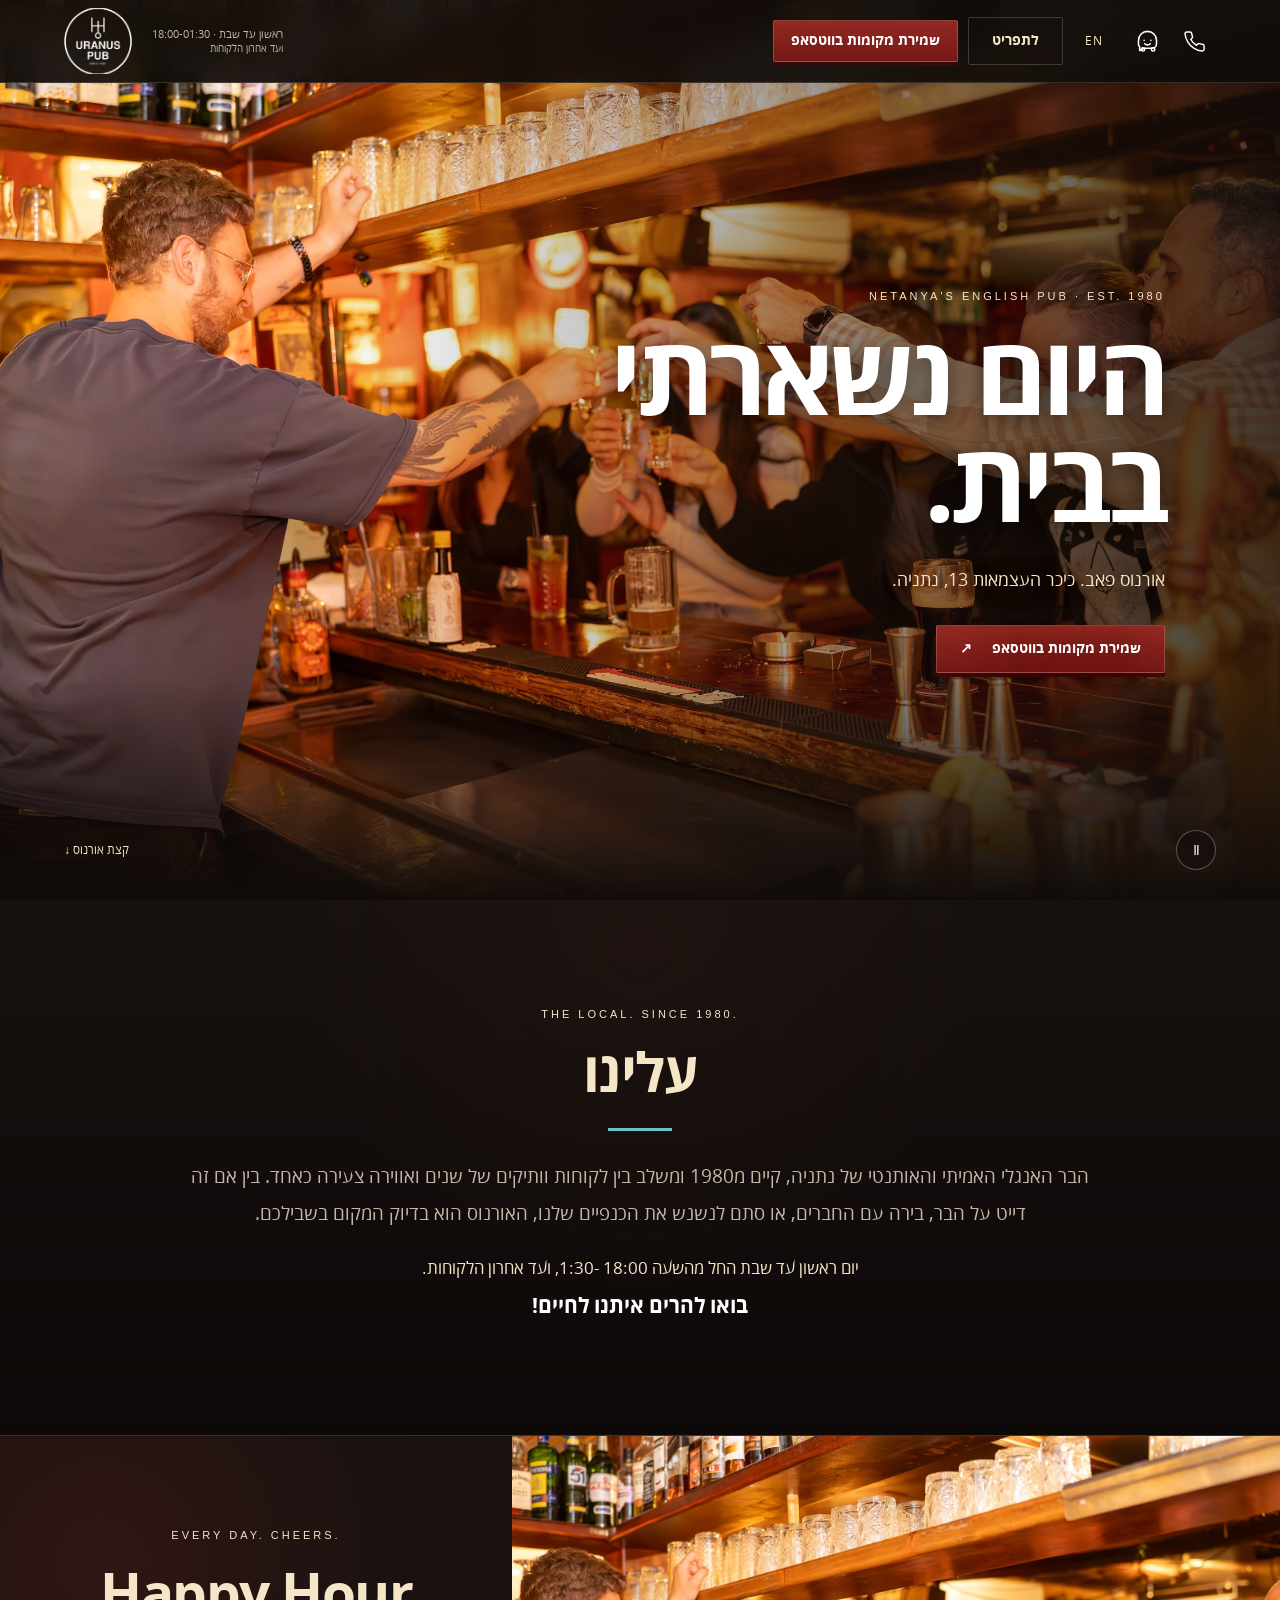
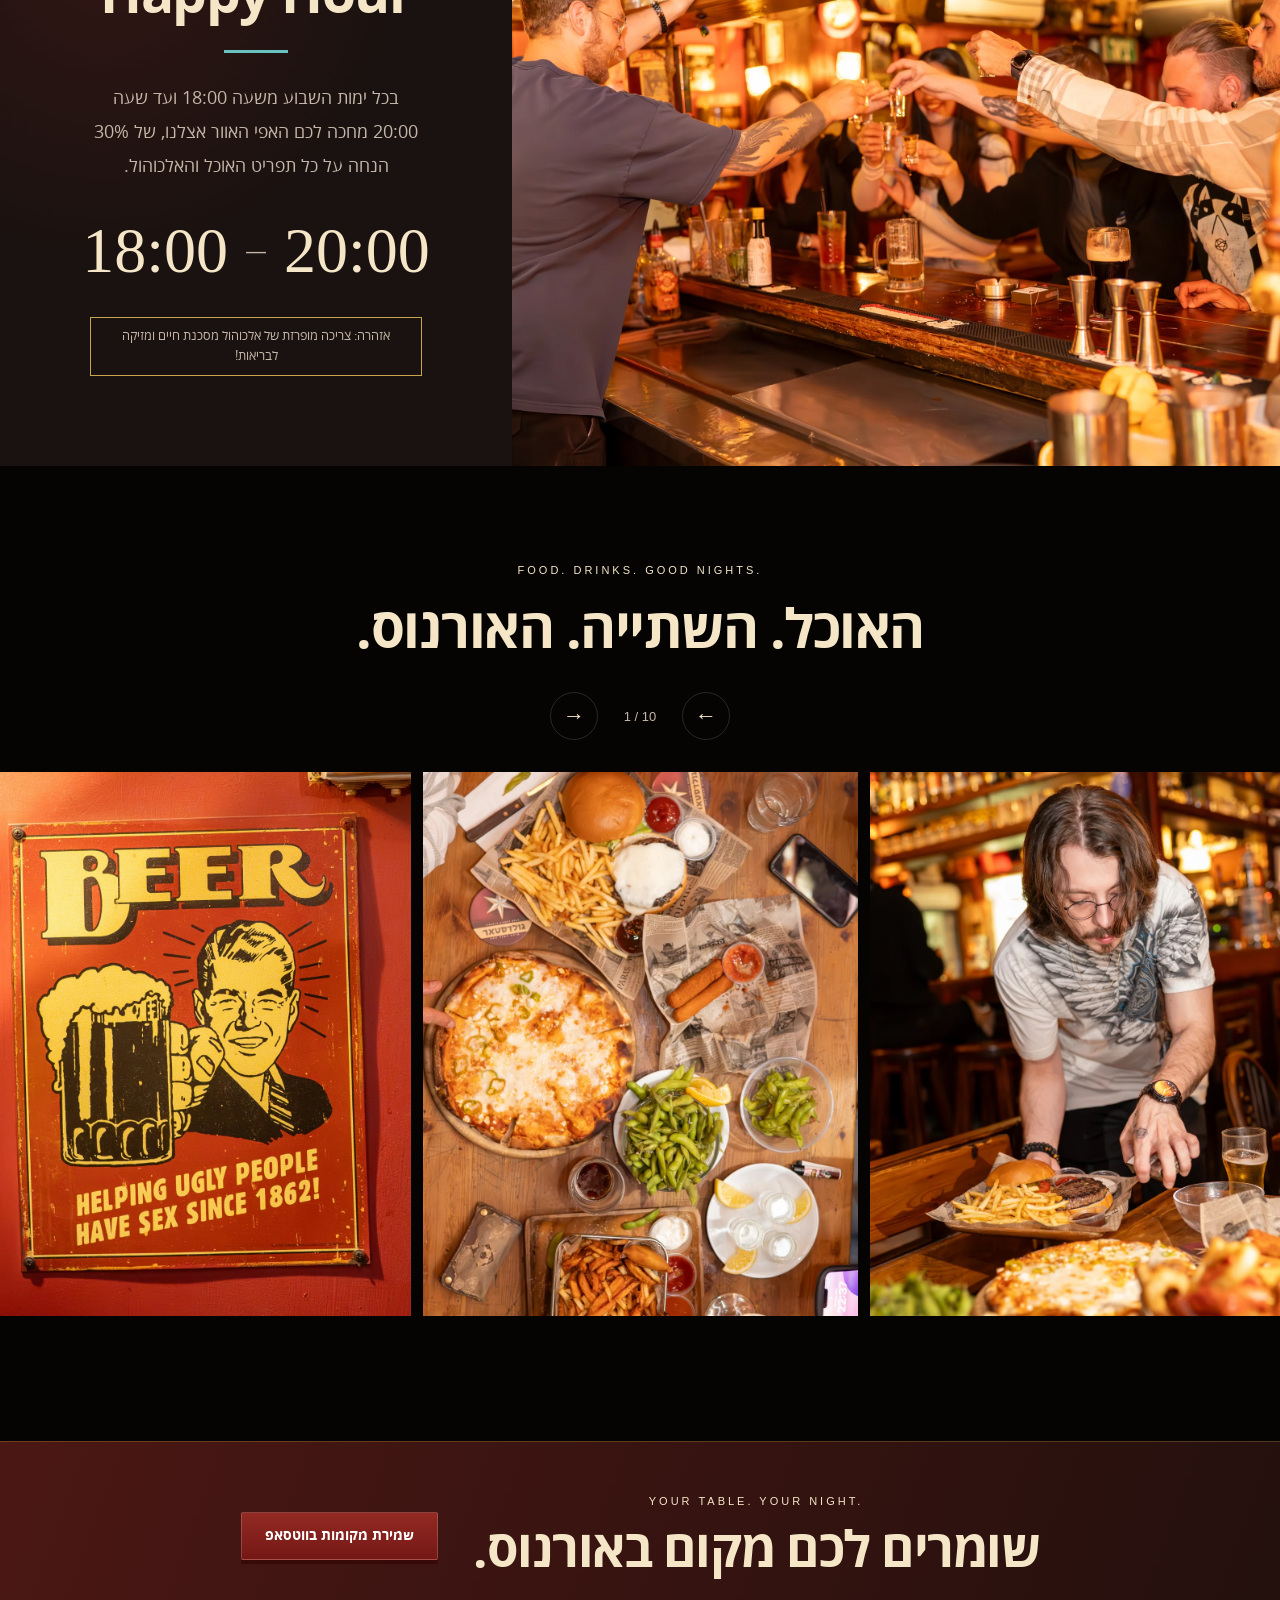
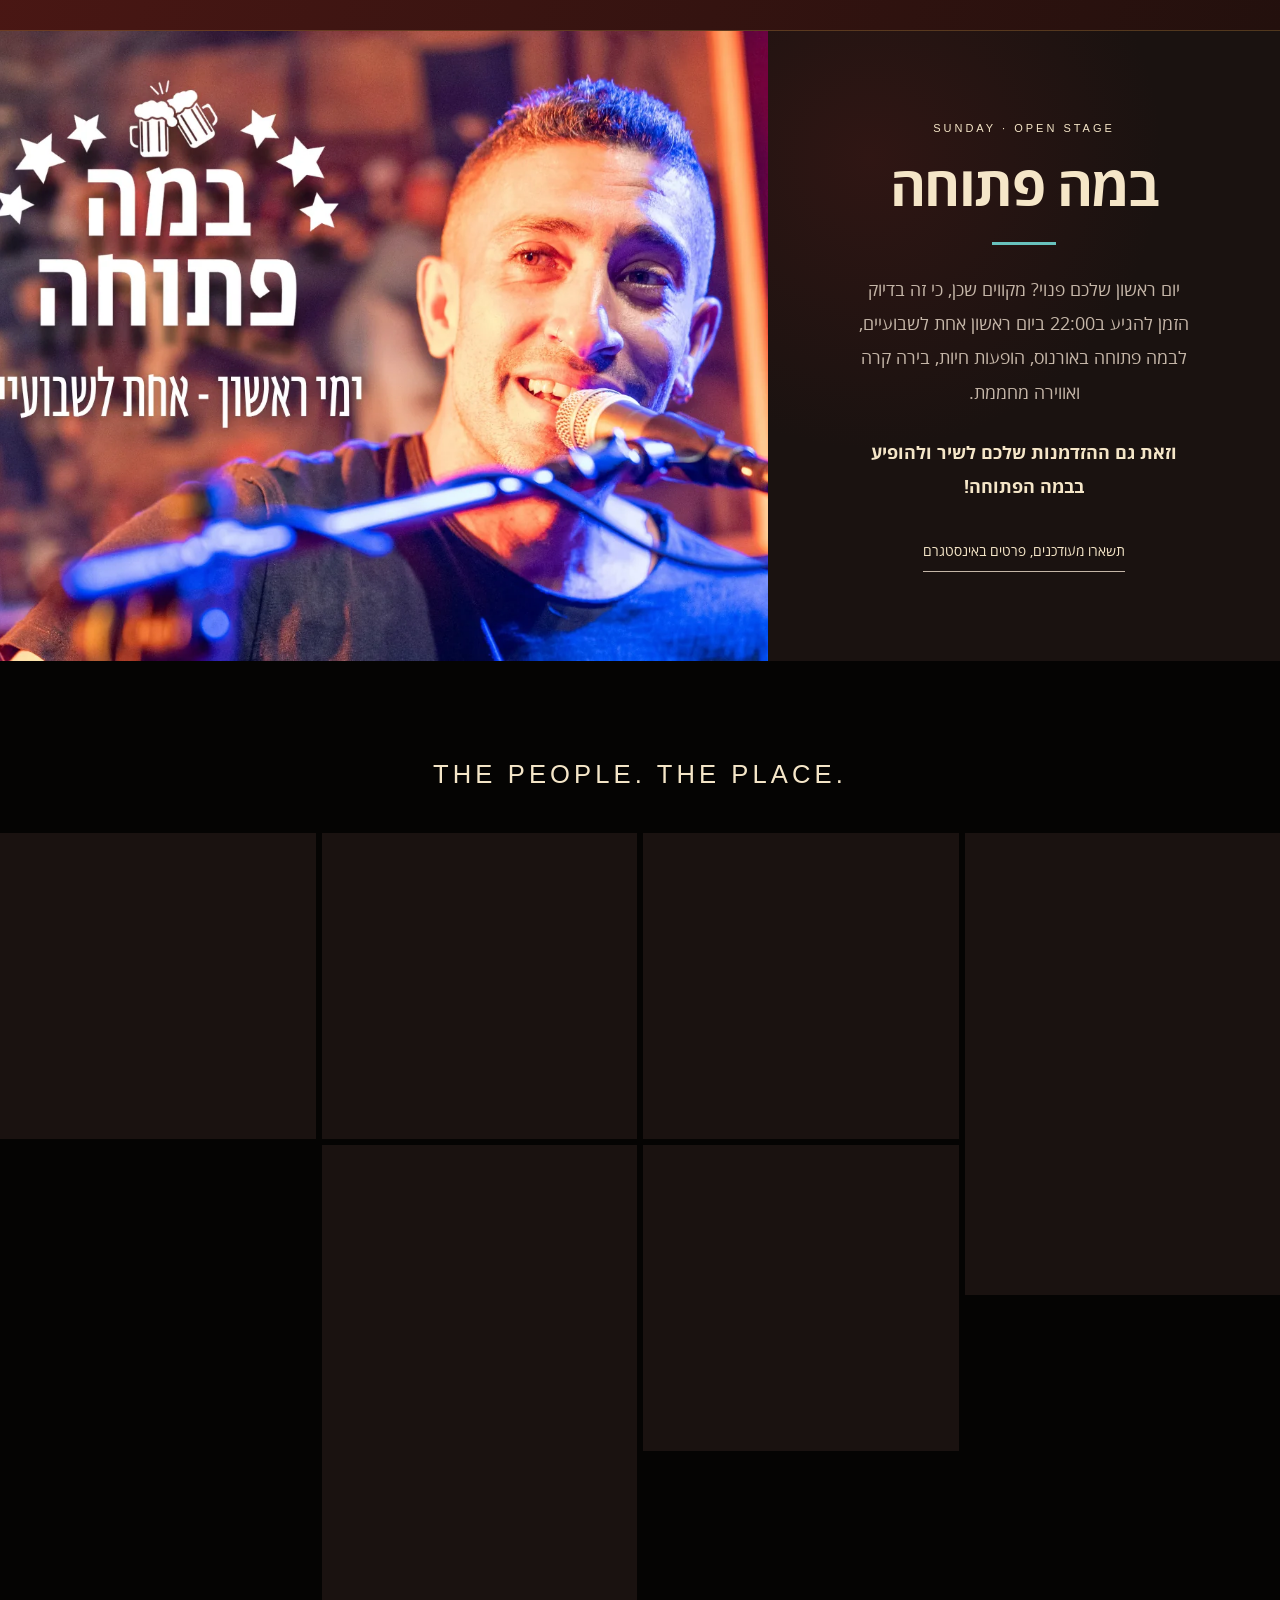
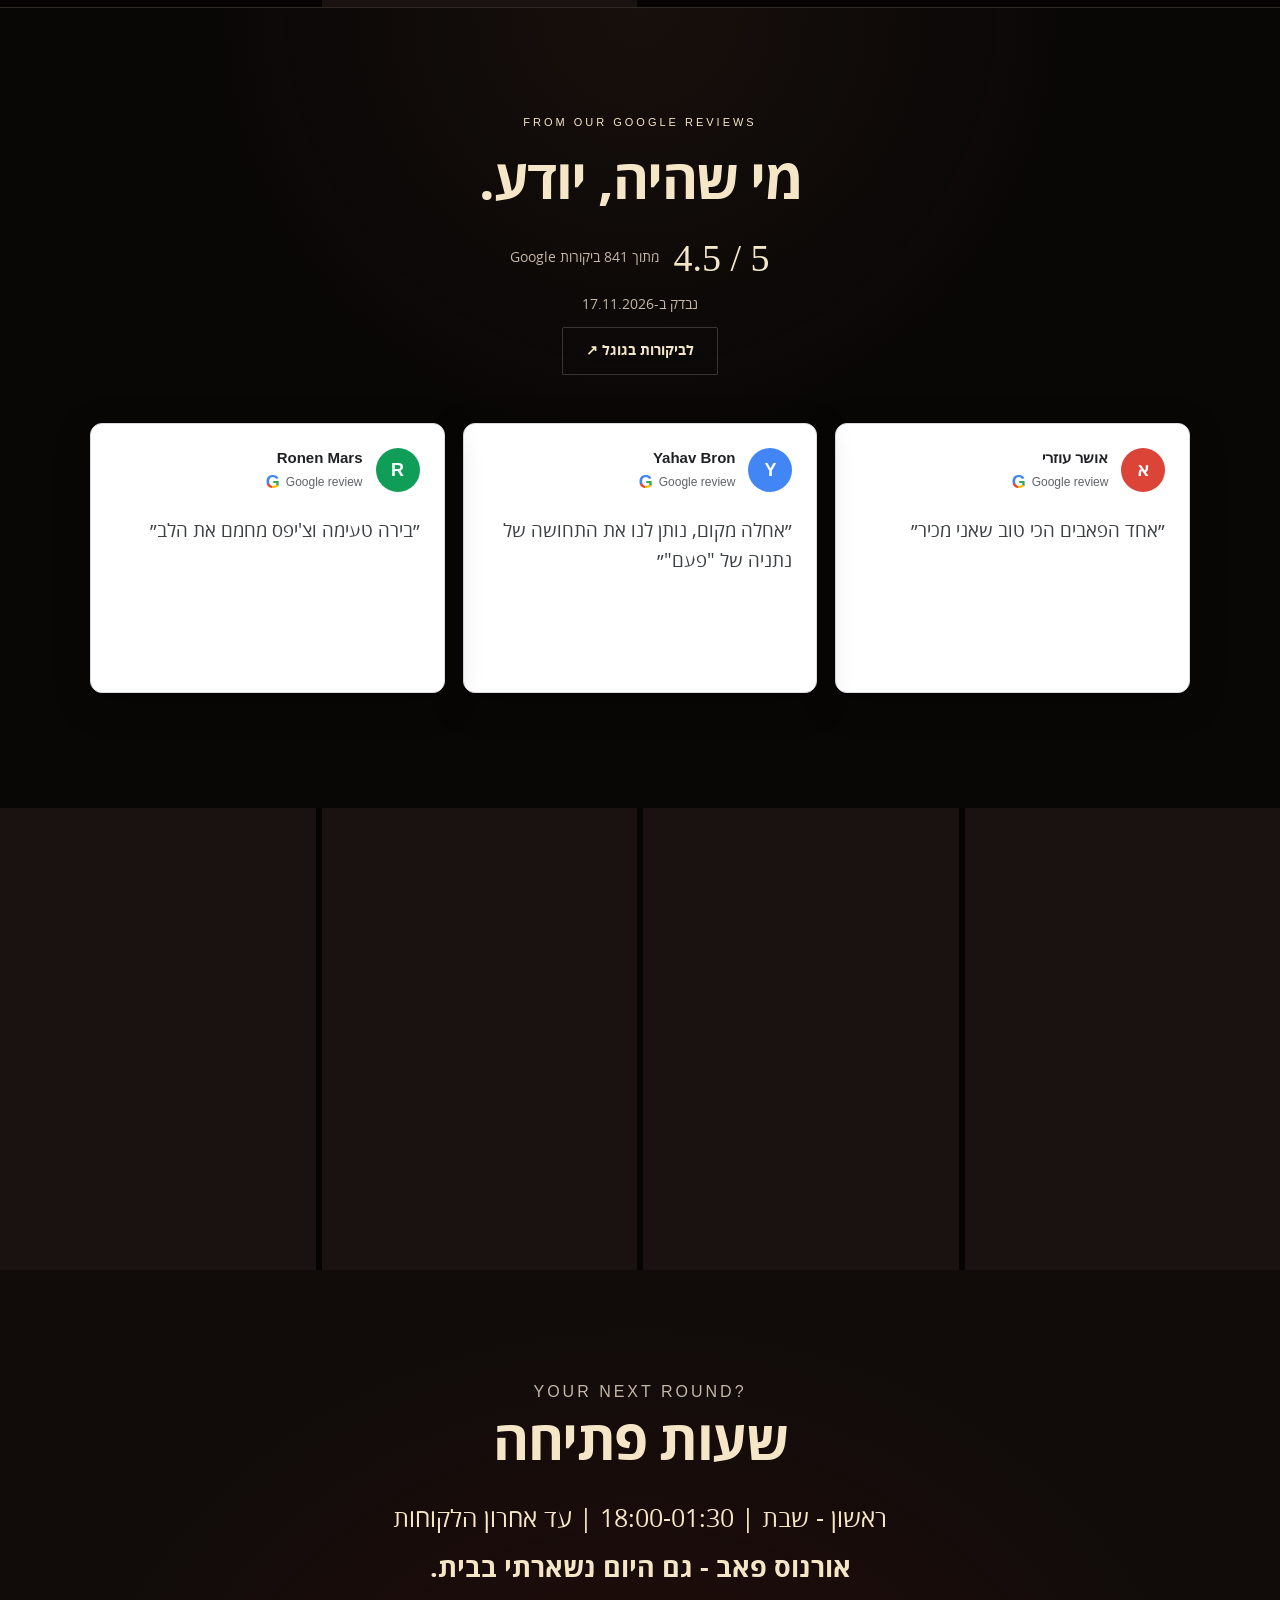
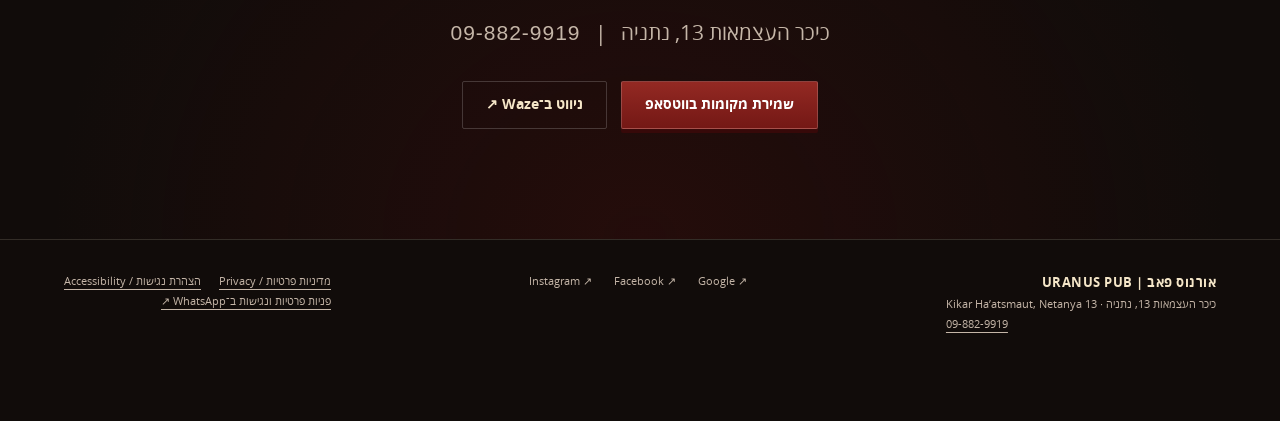
==== commit 61fce431: "Refine English site copy" ====
--- a/index.html
+++ b/index.html
@@ -126,7 +126,7 @@
     <section class="stage-feature" id="open-stage">
       <div class="stage-feature-media"><img src="assets/photo-library/open-stage.webp" alt="במה פתוחה באורנוס, אחת לשבועיים ביום ראשון" loading="lazy" width="1350" height="898"></div>
       <div class="stage-feature-copy">
-        <p class="eyebrow">SUNDAY · OPEN STAGE</p><h2 data-t="stageTitle">במה פתוחה</h2><span class="section-rule" aria-hidden="true"></span>
+        <p class="eyebrow" data-t="stageEyebrow">SUNDAY · OPEN STAGE</p><h2 data-t="stageTitle">במה פתוחה</h2><span class="section-rule" aria-hidden="true"></span>
         <p class="body-copy" data-t="stage">יום ראשון שלכם פנוי? מקווים שכן, כי זה בדיוק הזמן להגיע ב22:00 ביום ראשון אחת לשבועיים, לבמה פתוחה באורנוס, הופעות חיות, בירה קרה ואווירה מחממת.</p>
         <p class="body-copy stage-extra" data-t="stageExtra">וזאת גם ההזדמנות שלכם לשיר ולהופיע בבמה הפתוחה!</p>
         <a class="text-link" href="https://www.instagram.com/uranusbar/" target="_blank" rel="noopener" data-t="instagram">תשארו מעודכנים, פרטים באינסטגרם</a>
--- a/style.css
+++ b/style.css
@@ -160,7 +160,7 @@
 .slider-button:hover { background: #ffffff10; }
 .slider-button:disabled { cursor: not-allowed; opacity: .3; }
 .slider-counter { min-width: 60px; color: var(--muted); text-align: center; font: 13px Arial, sans-serif; }
-.media-slider { display: flex; gap: 12px; overflow-x: auto; padding: 0 6vw 20px; direction: ltr; scroll-snap-type: x mandatory; scrollbar-width: none; overscroll-behavior-inline: contain; -webkit-overflow-scrolling: touch; cursor: grab; user-select: none; }
+.media-slider { display: flex; gap: 12px; overflow-x: auto; padding: 0 max(6vw, calc((100vw - clamp(300px, 34vw, 460px)) / 2)) 20px; direction: ltr; scroll-snap-type: x mandatory; scrollbar-width: none; overscroll-behavior-inline: contain; -webkit-overflow-scrolling: touch; cursor: grab; user-select: none; }
 .media-slider::-webkit-scrollbar { display: none; }
 .media-slider.is-dragging { cursor: grabbing; scroll-snap-type: none; }
 .slider-slide { flex: 0 0 clamp(300px, 34vw, 460px); aspect-ratio: 4 / 5; margin: 0; overflow: hidden; scroll-snap-align: center; scroll-snap-stop: always; background: var(--surface); }
@@ -280,7 +280,7 @@
   .body-copy { font-size: 16px; }
   .media-slider-section { padding: 70px 0 75px; }
   .slider-heading { align-items: center; flex-direction: column; padding: 0 7vw; }
-  .media-slider { gap: 8px; padding-inline: 7vw; }
+  .media-slider { gap: 8px; padding-inline: 9vw; }
   .slider-slide { flex-basis: 82vw; }
   .reserve-strip { align-items: center; flex-direction: column; padding: 45px 7vw; }
   .reserve-strip-button { width: 100%; }
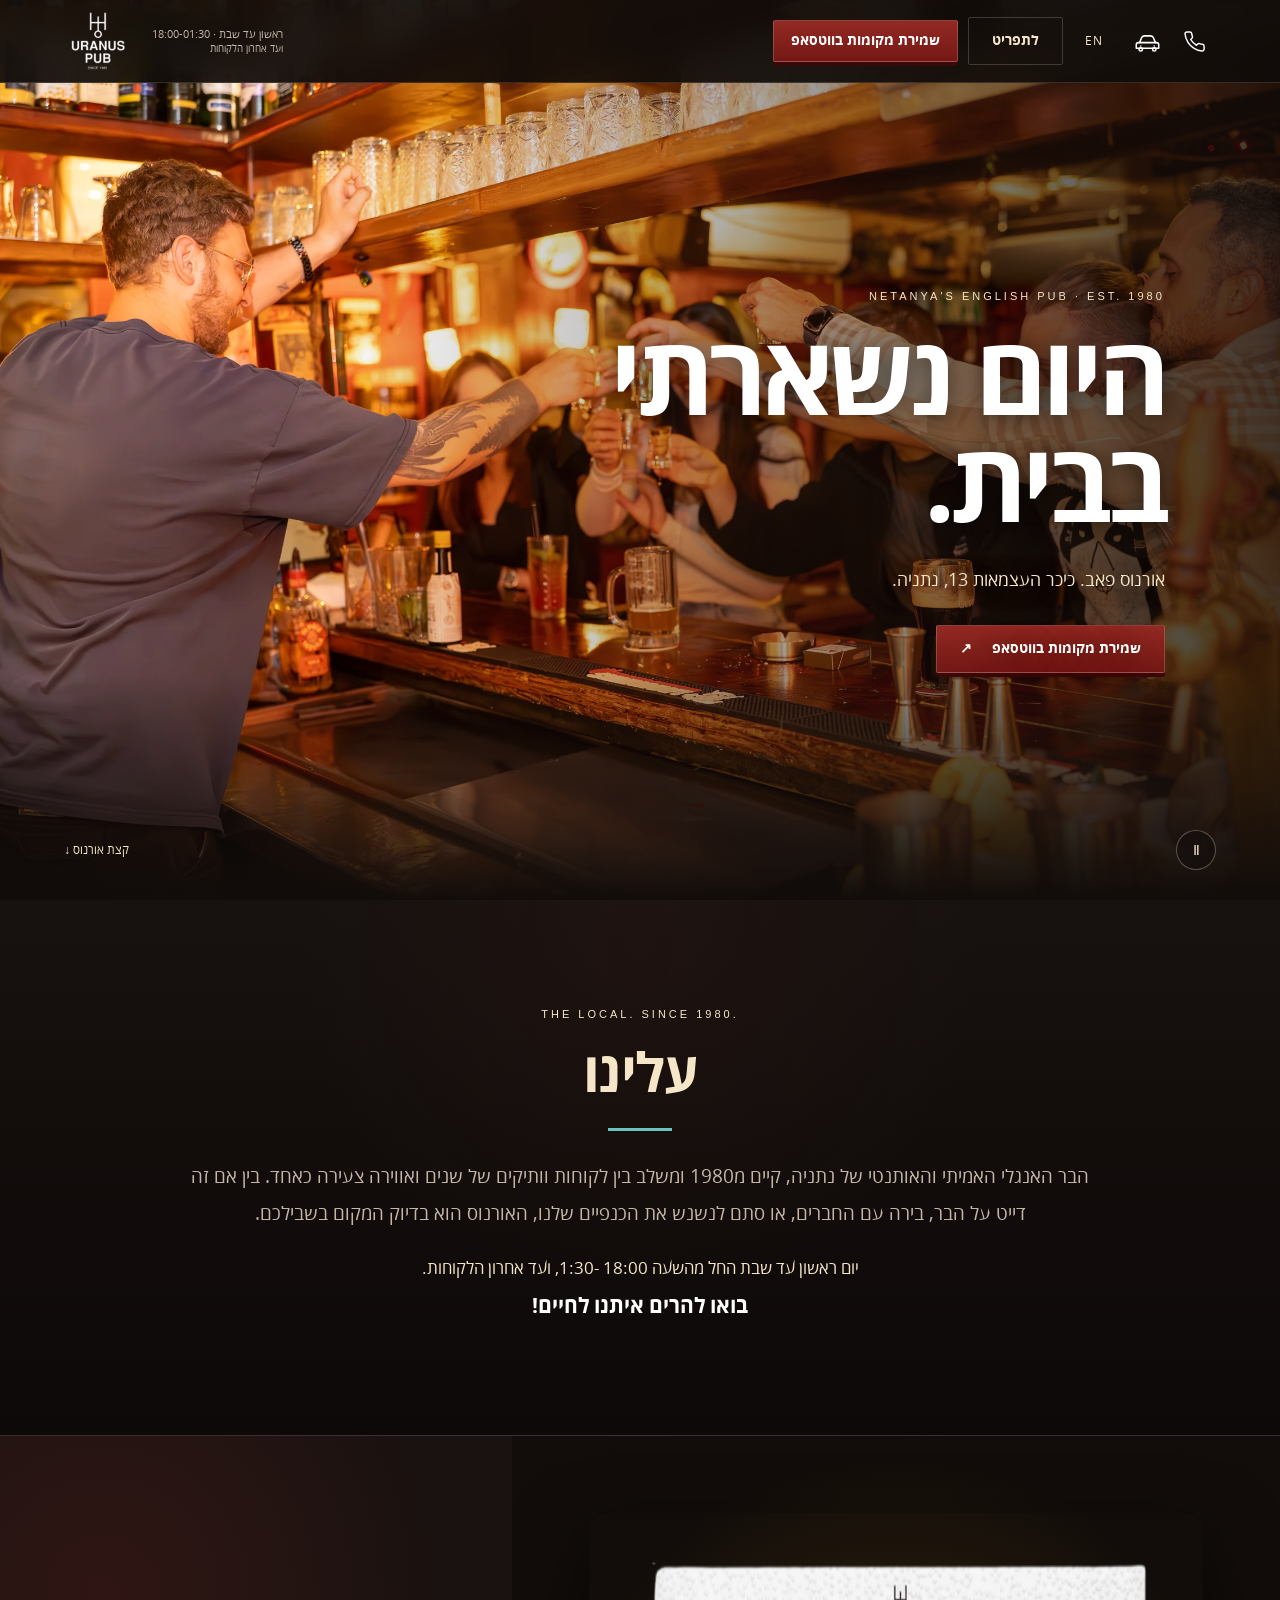
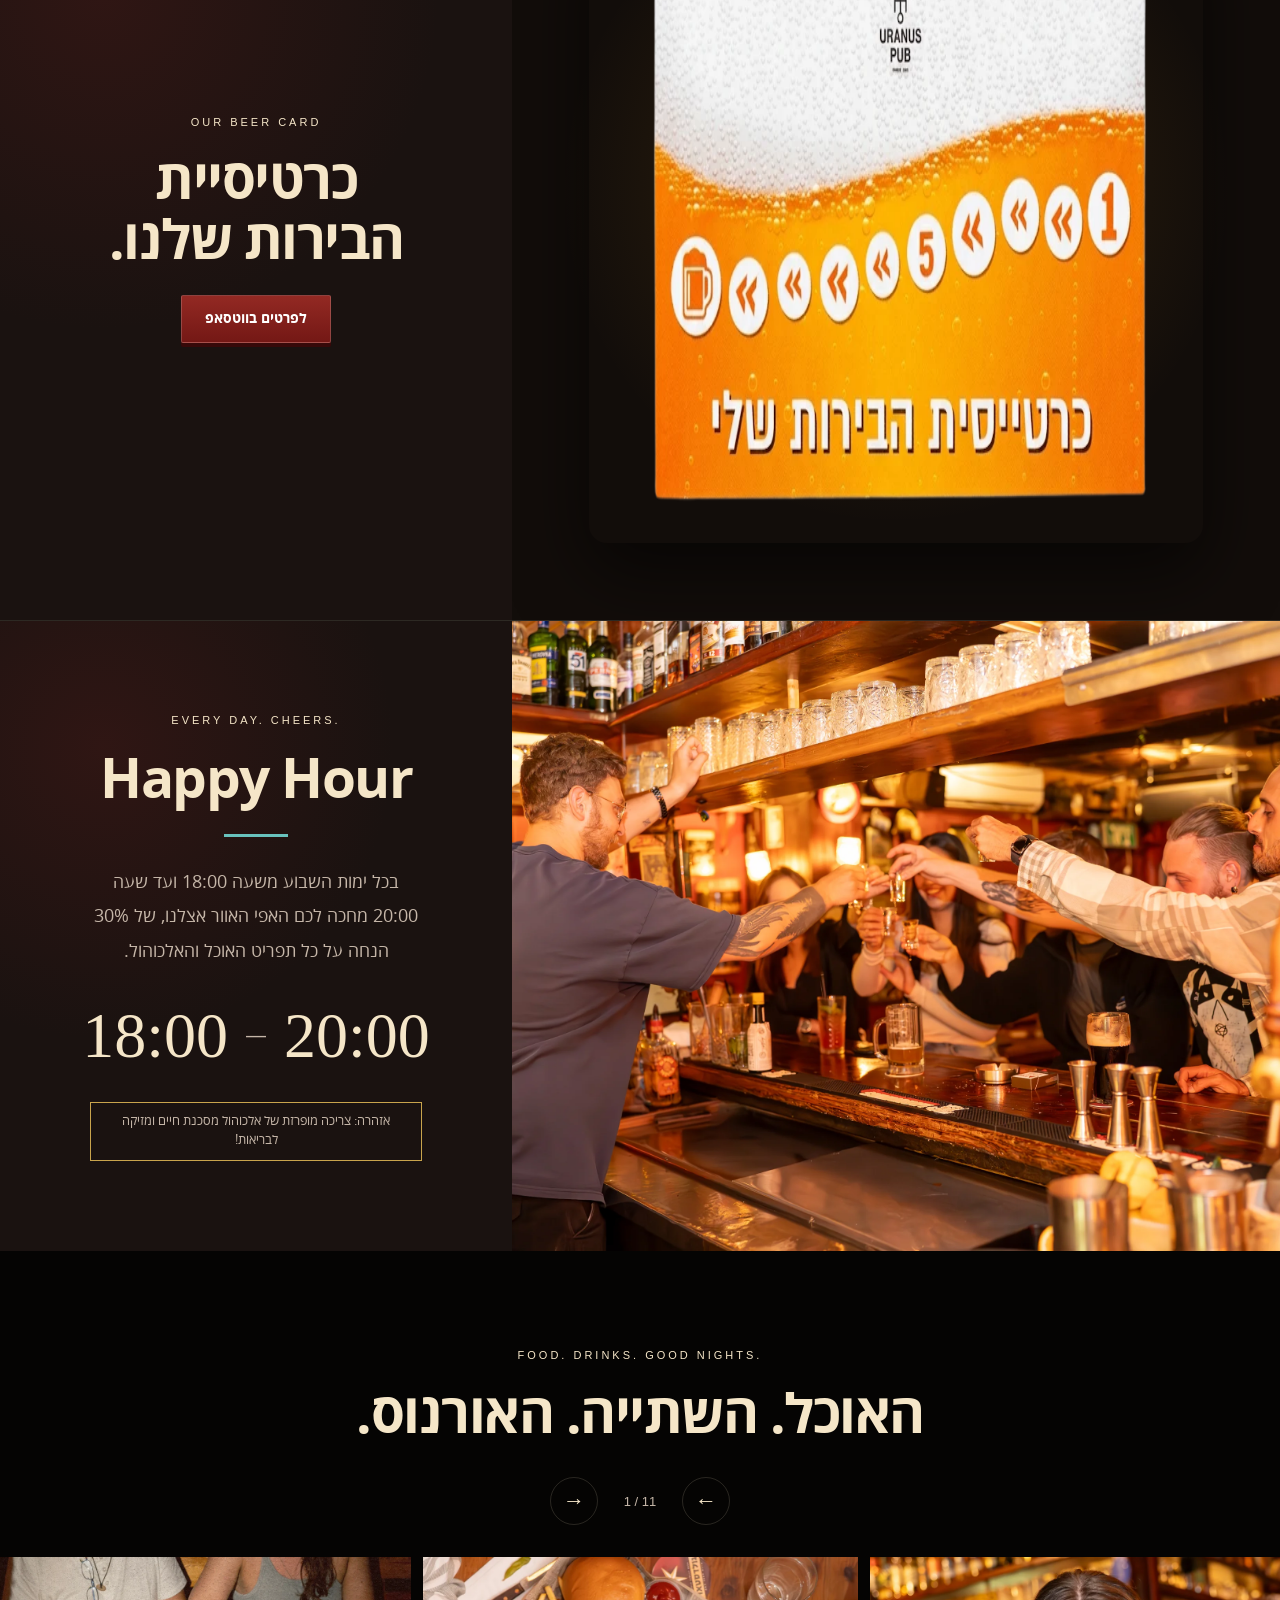
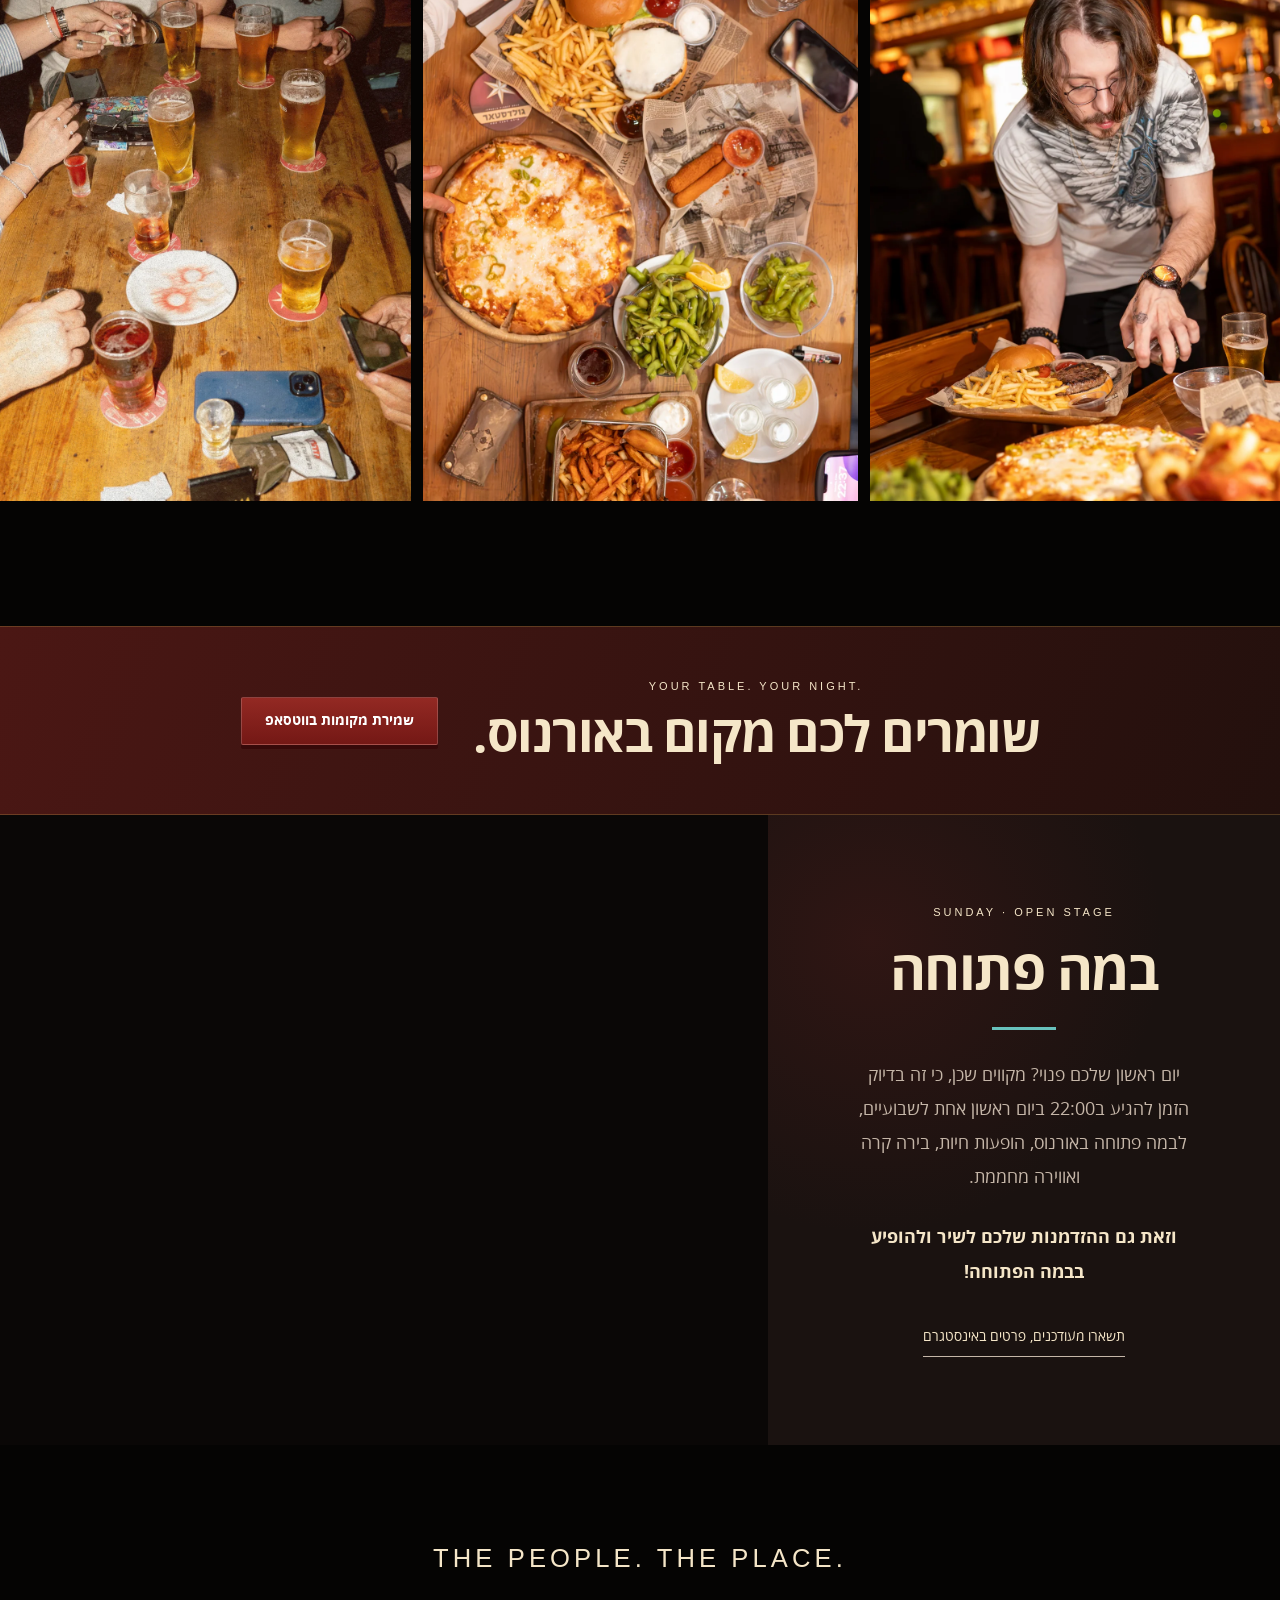
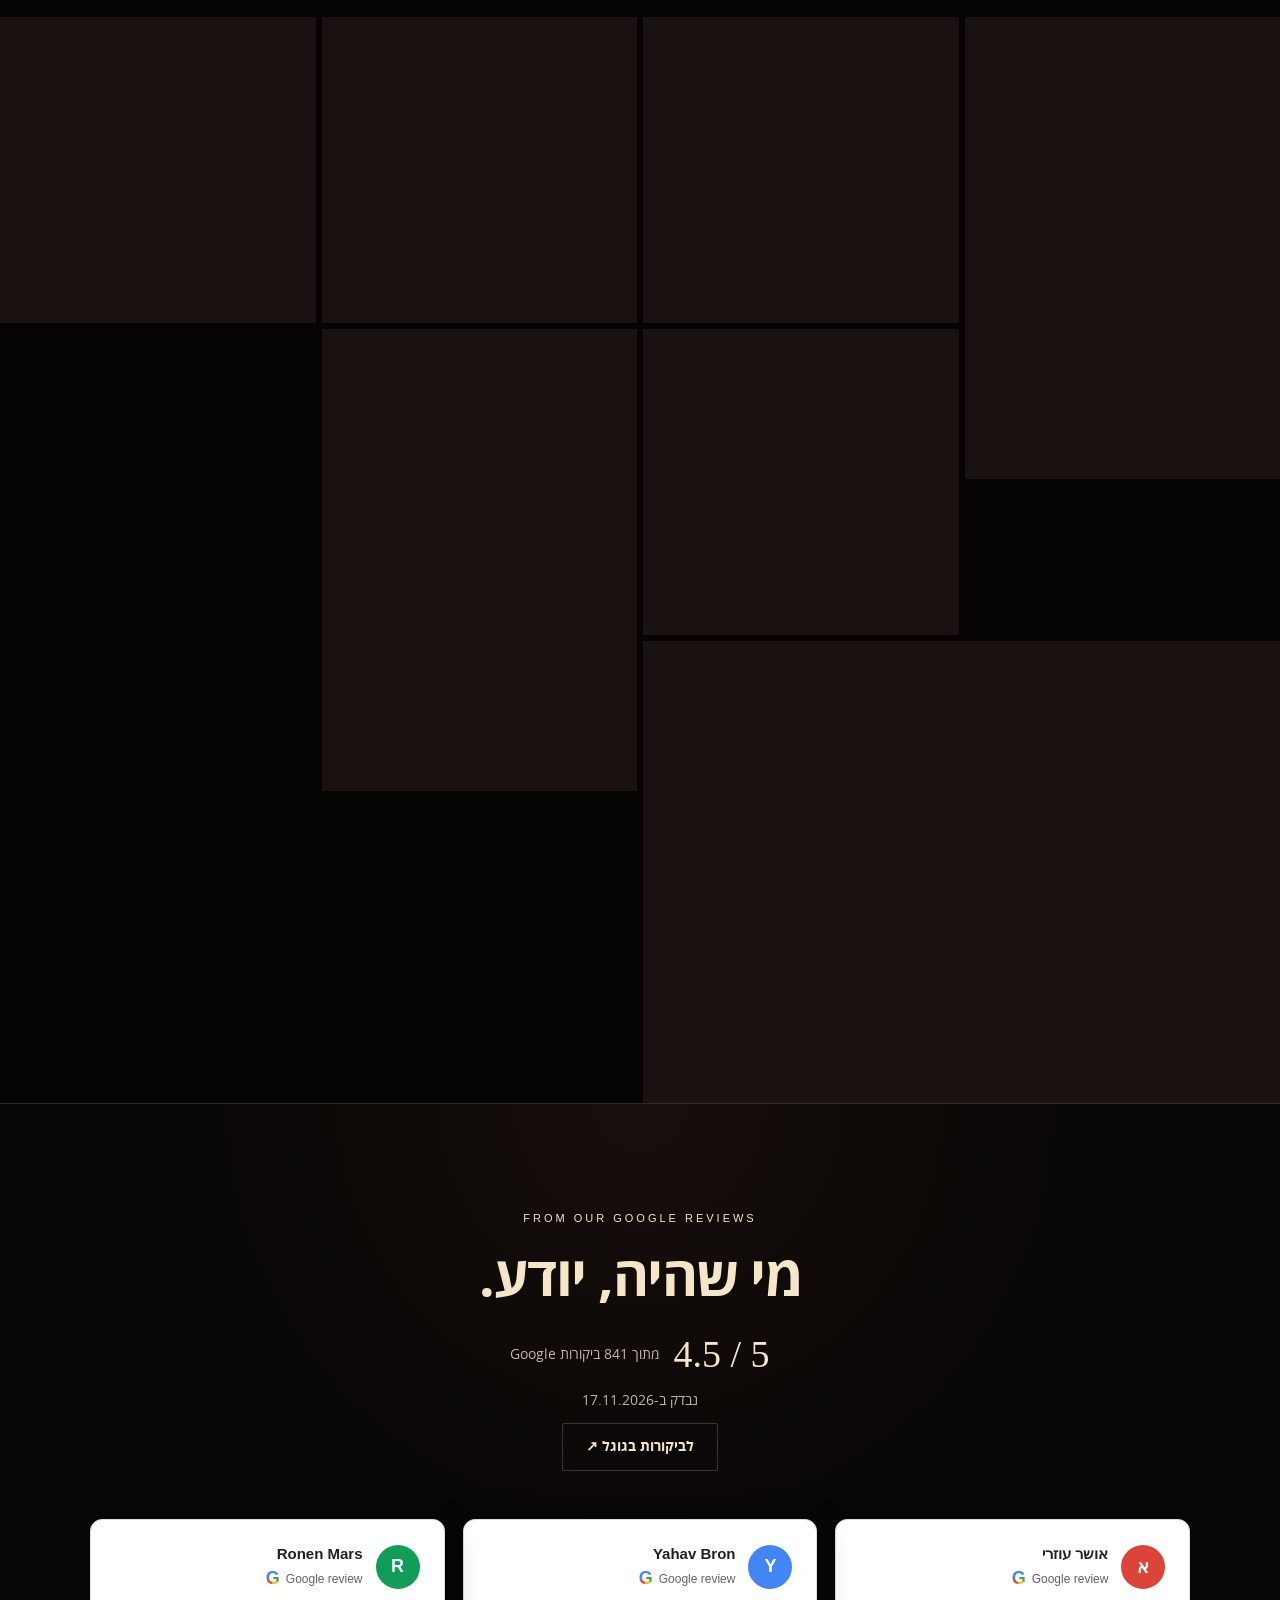
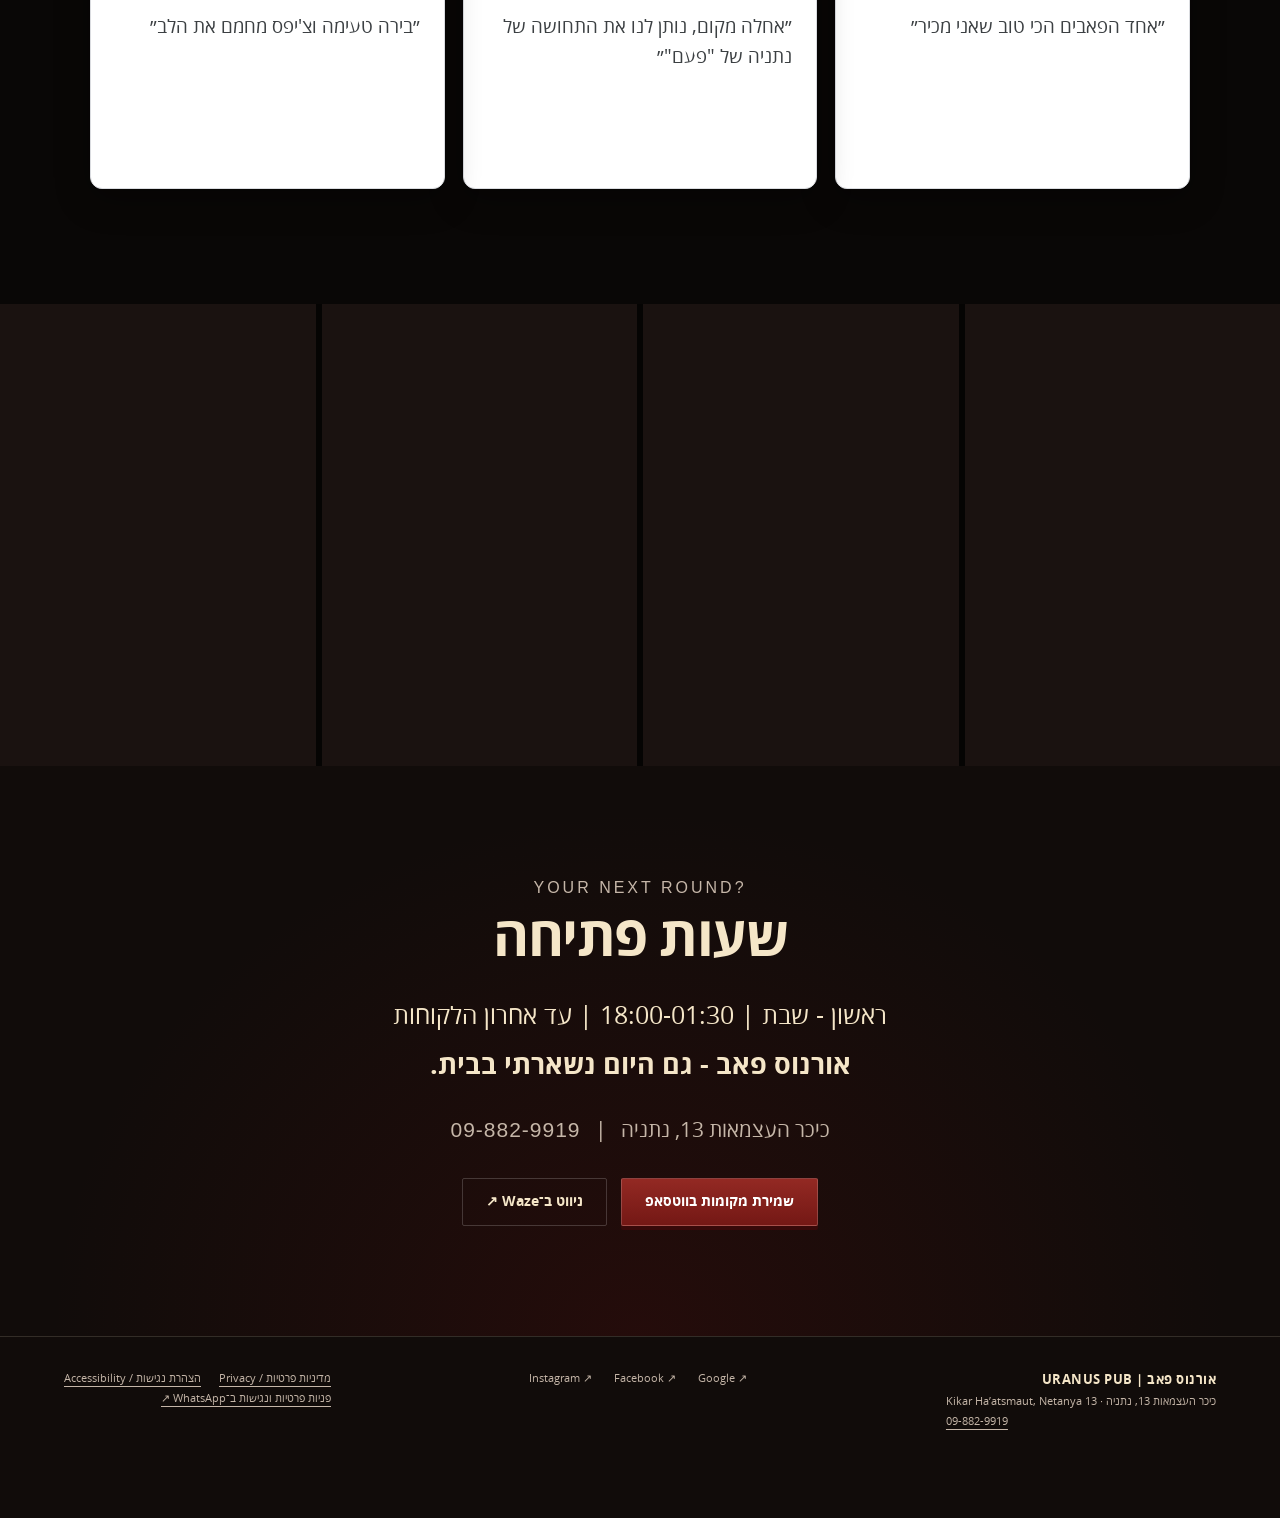
==== commit f37dcc08: "Refine branding and add beer card feature" ====
--- a/index.html
+++ b/index.html
@@ -8,8 +8,8 @@
   <meta http-equiv="Content-Security-Policy" content="default-src 'self'; script-src 'self' https://connect.facebook.net; connect-src 'self' https://www.facebook.com https://connect.facebook.net; img-src 'self' data: https://www.facebook.com; style-src 'self'; font-src 'self'; media-src 'self'; object-src 'none'; base-uri 'self'; form-action 'none'">
   <meta name="description" content="אורנוס פאב - הבר האנגלי של נתניה מאז 1980. כיכר העצמאות 13. שמירת מקומות בווטסאפ.">
   <title>אורנוס פאב | מאז 1980</title>
-  <link rel="icon" href="assets/logo.png">
-  <link rel="stylesheet" href="style.css">
+  <link rel="icon" href="assets/logo-wordmark.png">
+  <link rel="stylesheet" href="style.css?v=20261119">
   <link rel="stylesheet" href="accessibility.css">
   <script src="meta-pixel.js" defer></script>
 </head>
@@ -20,7 +20,7 @@
   <header class="site-header">
     <div class="brand-contact">
       <a class="wordmark" href="#home" aria-label="Uranus Pub home">
-        <img src="assets/logo.png" alt="Uranus Pub - Since 1980" width="1080" height="1350">
+        <img src="assets/logo-wordmark.png" alt="Uranus Pub - Since 1980" width="1080" height="1080">
       </a>
       <div class="header-contact">
         <span data-t="headerHours">ראשון עד שבת · 18:00-01:30</span>
@@ -36,10 +36,11 @@
         </a>
         <a class="header-action" href="https://waze.com/ul/hsv8zcjdgs" target="_blank" rel="noopener" data-label-t="wazeLabel" aria-label="ניווט לאורנוס פאב ב־Waze">
           <svg class="waze-line-icon" viewBox="0 0 24 24" aria-hidden="true">
-            <path d="M4 13v-2a8 8 0 0 1 16 0v3a4 4 0 0 1-4 4H9l-4 2v-3.2A4 4 0 0 1 4 13Z"/>
-            <path d="M9 11h.01M15 11h.01M9.5 14c.7.7 1.55 1 2.5 1s1.8-.3 2.5-1"/>
-            <circle cx="8" cy="19" r="1.5"/>
-            <circle cx="17" cy="19" r="1.5"/>
+            <path d="M5 13 6.6 8.8A2.8 2.8 0 0 1 9.2 7h5.6a2.8 2.8 0 0 1 2.6 1.8L19 13"/>
+            <path d="M4 13h16a2 2 0 0 1 2 2v3H2v-3a2 2 0 0 1 2-2Z"/>
+            <path d="M6 16h.01M18 16h.01"/>
+            <circle cx="6" cy="19" r="1.5"/>
+            <circle cx="18" cy="19" r="1.5"/>
           </svg>
         </a>
       </div>
@@ -81,6 +82,17 @@
       </div>
     </section>
 
+    <section class="beer-card-feature" aria-labelledby="beer-card-title">
+      <div class="beer-card-media">
+        <img src="assets/beer-card.png" alt="כרטיסיית הבירות של אורנוס פאב" loading="lazy" width="1200" height="630">
+      </div>
+      <div class="beer-card-copy">
+        <p class="eyebrow">OUR BEER CARD</p>
+        <h2 id="beer-card-title" data-t="beerCardTitle">כרטיסיית הבירות שלנו.</h2>
+        <a class="button" href="https://wa.link/2mtqrc" target="_blank" rel="noopener" data-t="beerCardCta">לפרטים בווטסאפ</a>
+      </div>
+    </section>
+
     <section class="beer-feature" aria-labelledby="happy-title">
       <div class="beer-feature-media">
         <img src="assets/photo-library/bar-action.webp" alt="אורחים מרימים כוסית על הבר באורנוס פאב" loading="lazy" width="2400" height="1600">
@@ -100,7 +112,7 @@
         <div><p class="eyebrow">FOOD. DRINKS. GOOD NIGHTS.</p><h2 id="slider-title" data-t="sliderTitle">האוכל. השתייה. האורנוס.</h2></div>
         <div class="slider-controls">
           <button class="slider-button" id="sliderPrev" type="button" data-label-t="sliderPrev" aria-label="לתמונה הקודמת">←</button>
-          <span class="slider-counter" id="sliderCounter" aria-live="polite">1 / 10</span>
+          <span class="slider-counter" id="sliderCounter" aria-live="polite">1 / 11</span>
           <button class="slider-button" id="sliderNext" type="button" data-label-t="sliderNext" aria-label="לתמונה הבאה">→</button>
         </div>
       </div>
@@ -115,6 +127,7 @@
         <figure class="slider-slide"><img src="assets/photo-library/סליידר ראשון/slide-08-beer-tap.webp" data-alt-t="slide8Alt" alt="מוזגים בירה קרה מהברז" loading="lazy" width="1080" height="1350"></figure>
         <figure class="slider-slide"><img src="assets/photo-library/סליידר ראשון/slide-09-pub-crowd.webp" data-alt-t="slide9Alt" alt="הקהל והאווירה באורנוס פאב" loading="lazy" width="1080" height="1350"></figure>
         <figure class="slider-slide"><img src="assets/photo-library/סליידר ראשון/slide-10-pub-poster.webp" data-alt-t="slide10Alt" alt="פריט וינטג׳ על קיר הפאב" loading="lazy" width="1080" height="1350"></figure>
+        <figure class="slider-slide"><img src="assets/photo-library/סליידר ראשון/slide-11-beers-table.webp" data-alt-t="slide11Alt" alt="שולחן חברים עם בירות באורנוס פאב" loading="lazy" width="1080" height="1350"></figure>
       </div>
     </section>
 
@@ -142,6 +155,7 @@
         <figure><img src="assets/photo-library/best%2010/29.webp" alt="מזיגת בירה טרייה מהברז" loading="lazy" width="1080" height="1350"></figure>
         <figure><img src="assets/photo-library/best%2010/DSC06992.webp" alt="אורחת נהנית מכוס בירה באורנוס" loading="lazy" width="2400" height="1600"></figure>
         <figure><img src="assets/photo-library/best%2010/22.webp" alt="אוכל ושתייה סביב שולחן באורנוס" loading="lazy" width="1080" height="1350"></figure>
+        <figure><img src="assets/photo-library/best%2010/friends.webp" alt="חברים מבלים יחד באורנוס פאב" loading="lazy" width="1080" height="1350"></figure>
       </div>
     </section>
 
@@ -197,6 +211,6 @@
   </footer>
 
   <dialog id="menuDialog"><button id="closeMenu" class="close" type="button" aria-label="Close">×</button><p class="eyebrow">URANUS PUB</p><h2 data-t="menu">לתפריט</h2><p data-t="menuNote">התפריט יצורף בהמשך. בינתיים אפשר לפנות אלינו בווטסאפ.</p><a class="button" href="https://wa.link/2mtqrc" target="_blank" rel="noopener" data-t="whatsapp">לוואטסאפ</a></dialog>
-  <script src="app.js"></script>
+  <script src="app.js?v=20261119"></script>
 </body>
 </html>
--- a/style.css
+++ b/style.css
@@ -54,7 +54,7 @@
 
 .brand-contact { display: flex; align-items: center; gap: 20px; }
 .wordmark { position: relative; display: block; flex-shrink: 0; width: 68px; height: 66px; overflow: hidden; }
-.wordmark img { position: absolute; top: 50%; left: 50%; width: 122px; max-width: none; height: auto; transform: translate(-50%, -50%); mix-blend-mode: screen; }
+.wordmark img { position: absolute; top: 50%; left: 50%; width: 90px; max-width: none; height: auto; transform: translate(-50%, -50%); mix-blend-mode: screen; }
 .header-contact { display: flex; flex-direction: column; gap: 2px; direction: rtl; text-align: right; color: var(--muted); font-size: 11px; }
 .header-contact span { white-space: nowrap; }
 .last-guest { font-size: 10px; }
@@ -136,6 +136,13 @@
 .story-copy { margin: 0 auto 26px; color: var(--muted); font-size: clamp(18px, 1.5vw, 22px); line-height: 1.9; }
 .story-hours { margin: 0 0 14px; font-size: 17px; }
 .story-cheers { margin: 0; color: #fff; font-size: 21px; font-weight: 700; }
+
+.beer-card-feature { display: grid; grid-template-columns: minmax(0, 1.2fr) minmax(340px, .8fr); min-height: 540px; border-bottom: 1px solid var(--line); background: #090706; }
+.beer-card-media { display: grid; min-height: 540px; padding: clamp(35px, 6vw, 85px); place-items: center; background: radial-gradient(circle at 50% 45%, #f2a5212b, transparent 58%), #120d0a; }
+.beer-card-media img { width: min(100%, 860px); border-radius: 18px; box-shadow: 0 28px 75px #0009; }
+.beer-card-copy { display: flex; flex-direction: column; align-items: center; justify-content: center; padding: 70px 7vw; background: radial-gradient(circle at 20% 20%, #6d211e42, transparent 45%), var(--surface); text-align: center; }
+.beer-card-copy .eyebrow { text-align: center; }
+.beer-card-copy h2 { max-width: 560px; }
 
 .beer-feature, .stage-feature { display: grid; grid-template-columns: minmax(0, 1.2fr) minmax(340px, .8fr); min-height: 630px; background: #0a0706; }
 .beer-feature-media, .stage-feature-media { min-height: 630px; overflow: hidden; }
@@ -245,7 +252,8 @@
 .legal-footer { justify-content: center; text-align: center; }
 
 @media (max-width: 900px) {
-  .beer-feature, .stage-feature { grid-template-columns: 1fr; }
+  .beer-card-feature, .beer-feature, .stage-feature { grid-template-columns: 1fr; }
+  .beer-card-media { min-height: auto; }
   .beer-feature-media, .stage-feature-media { min-height: 500px; }
   .stage-feature-media { order: 0; }
   .beer-feature-copy, .stage-feature-copy { padding: 70px 8vw; }
@@ -257,7 +265,7 @@
   html { scroll-padding-top: 70px; }
   .site-header { min-height: 68px; padding: 5px 4vw; }
   .wordmark { width: 58px; height: 56px; }
-  .wordmark img { width: 105px; }
+  .wordmark img { width: 78px; }
   .header-contact { display: none; }
   nav { gap: 4px; }
   .nav-menu { display: none; }
@@ -275,6 +283,9 @@
   .story-section { padding: 75px 7vw 80px; }
   .story-copy { font-size: 17px; }
   .story-hours { font-size: 15px; }
+  .beer-card-media { padding: 42px 7vw; }
+  .beer-card-copy { padding: 55px 7vw; }
+  .beer-card-copy h2 { font-size: clamp(28px, 8.2vw, 36px); }
   .beer-feature-media, .stage-feature-media { min-height: 360px; }
   .beer-feature-copy, .stage-feature-copy { padding: 60px 7vw; }
   .body-copy { font-size: 16px; }
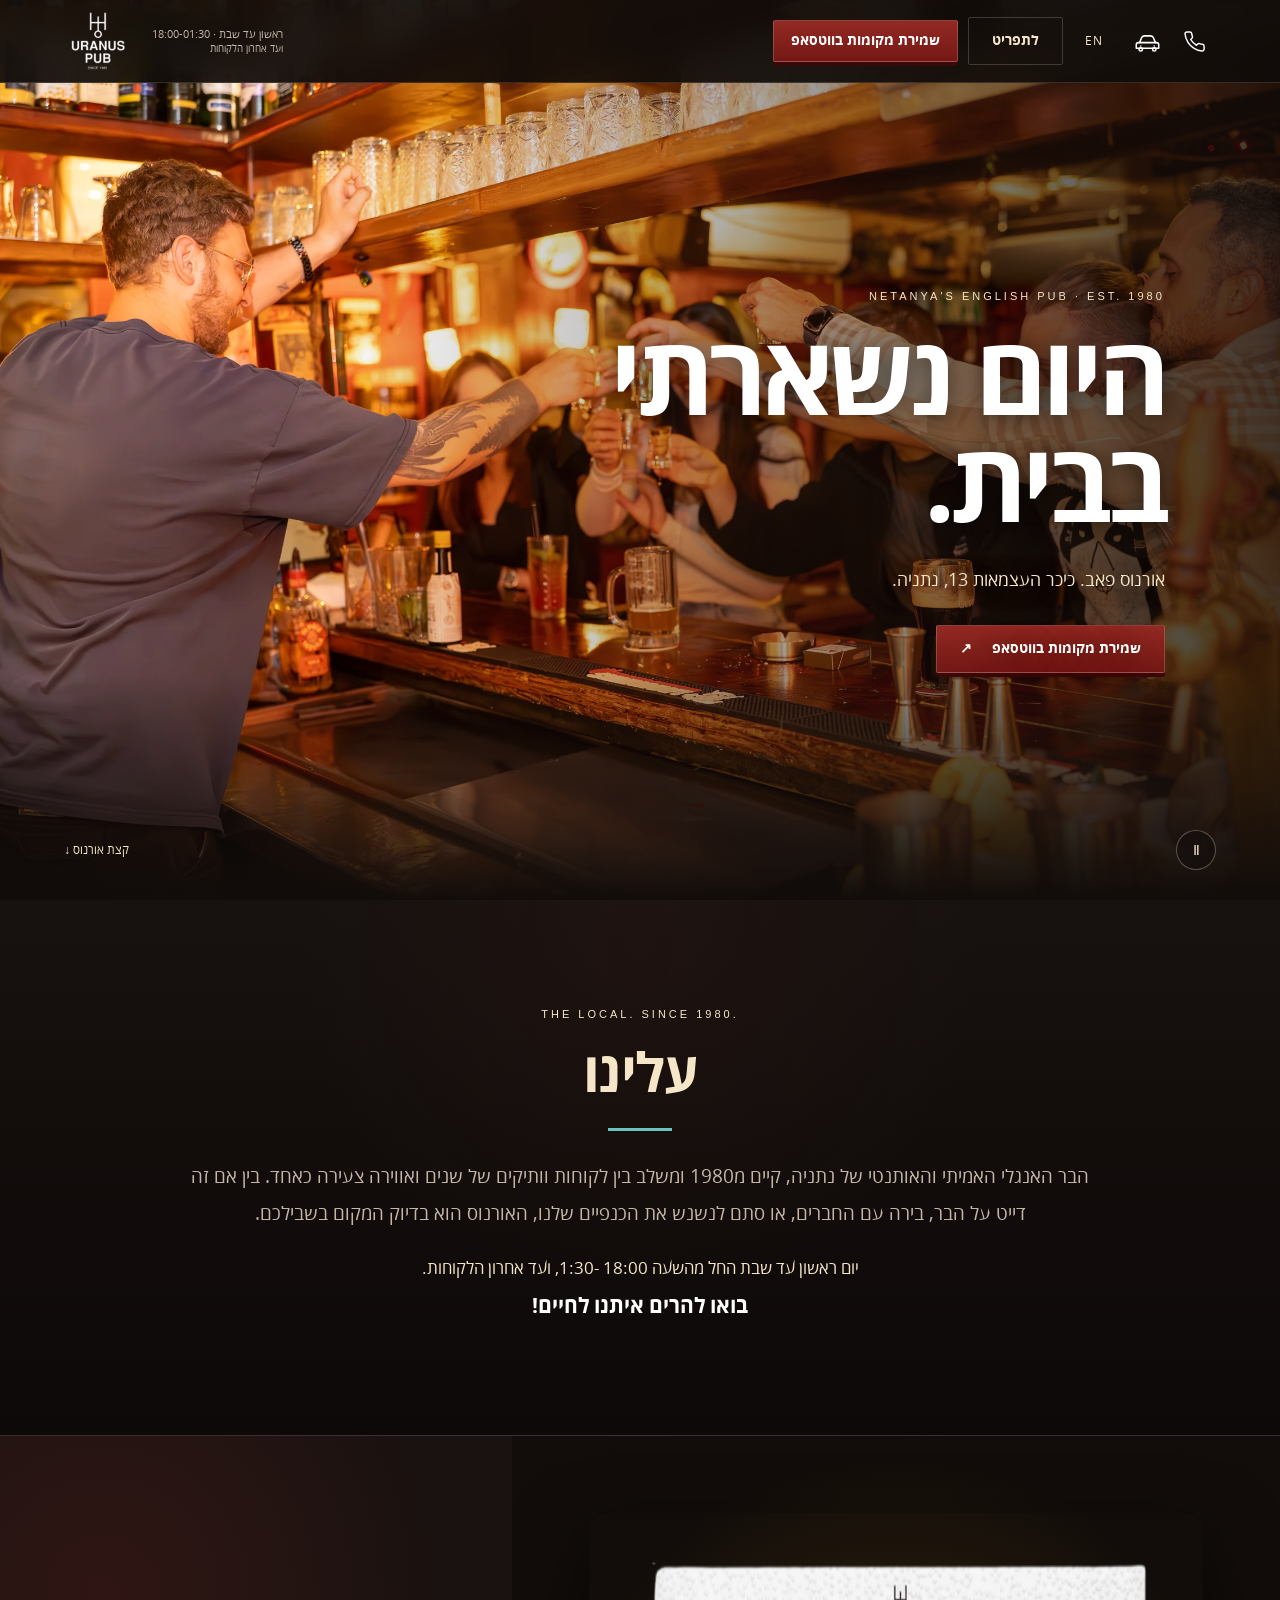
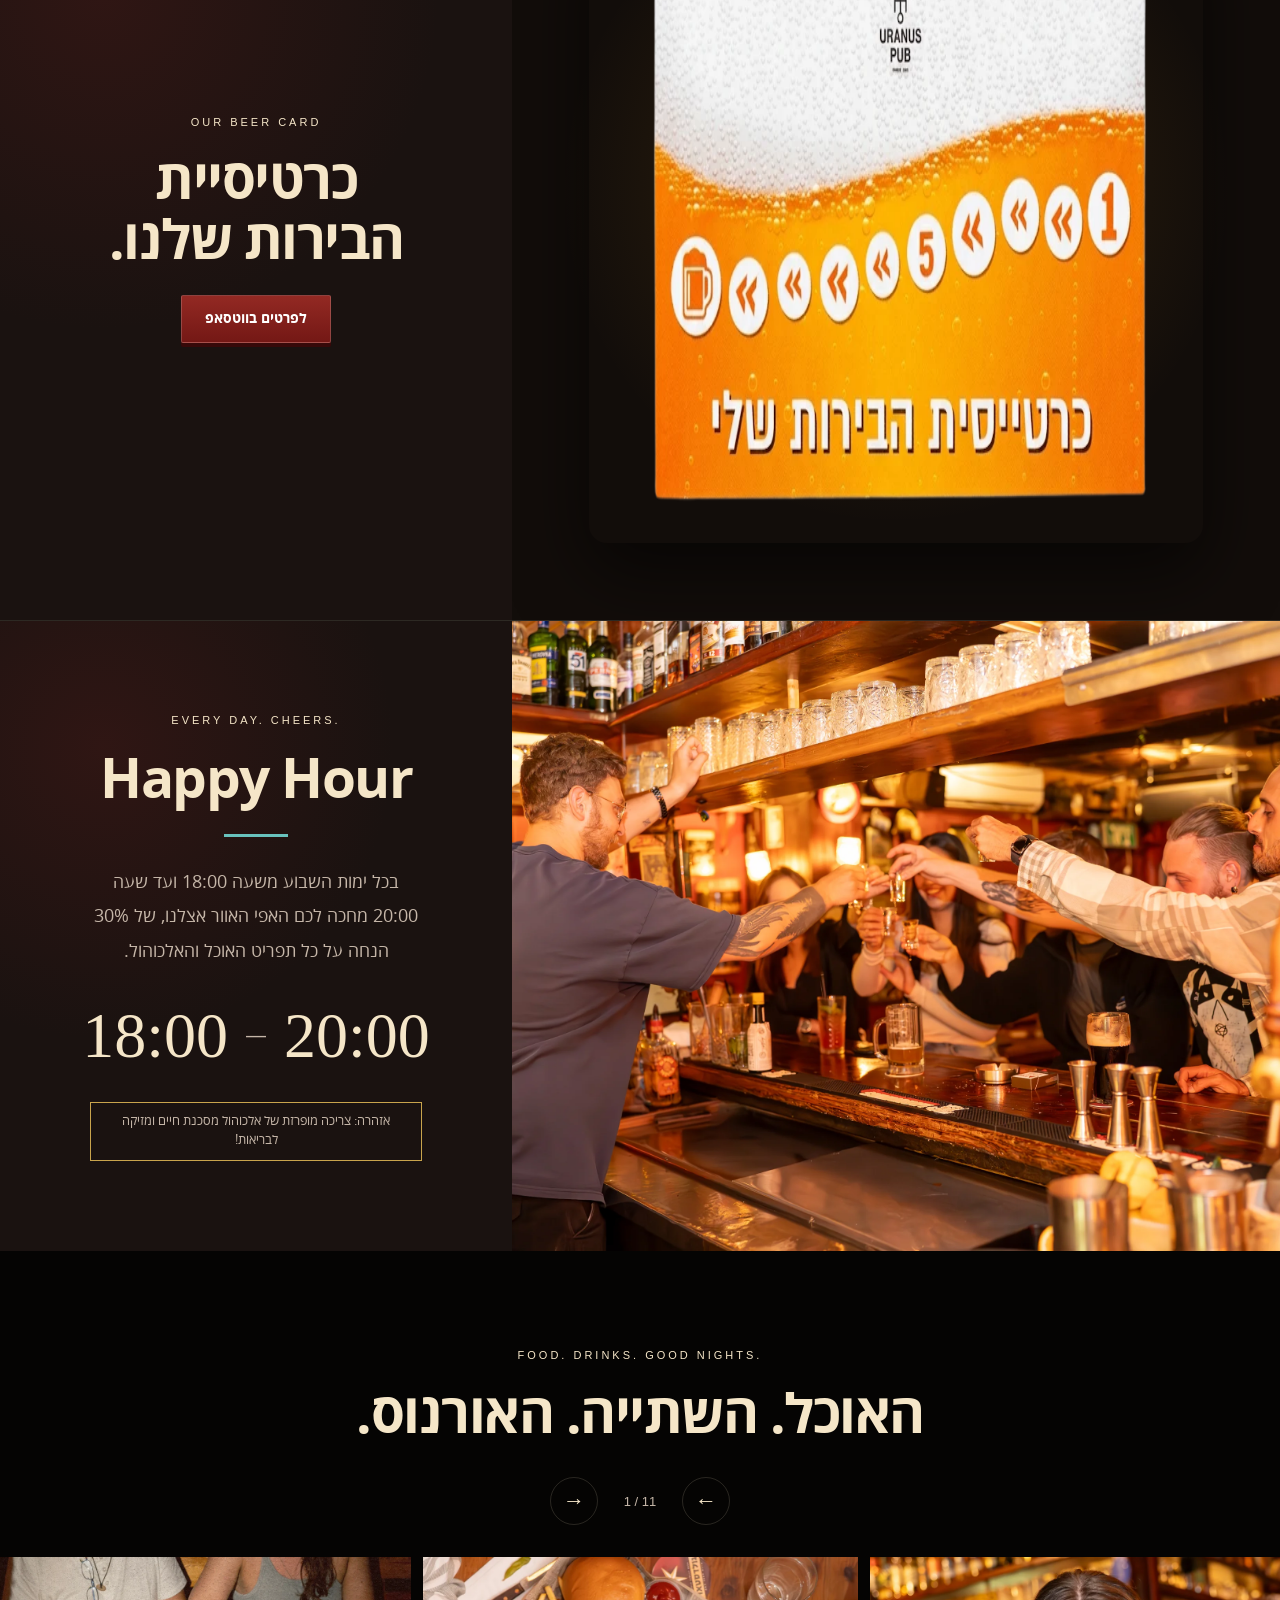
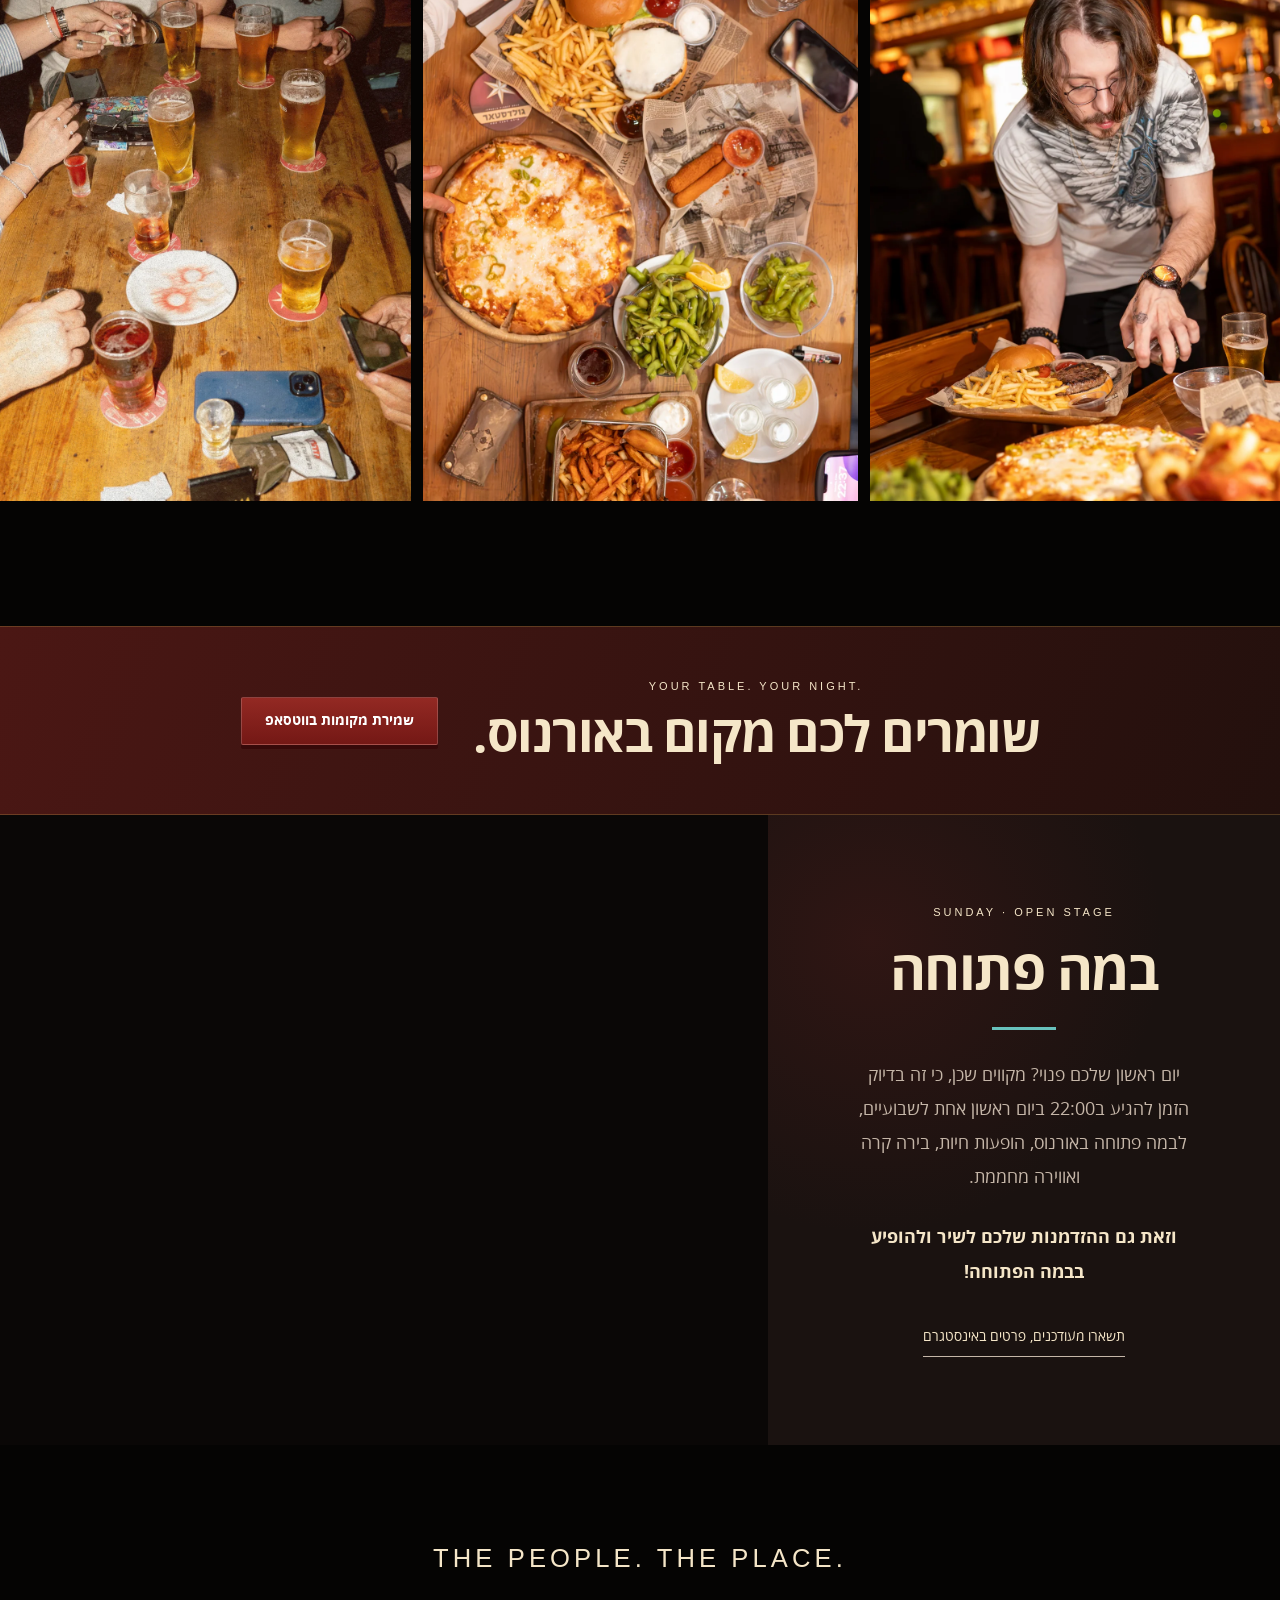
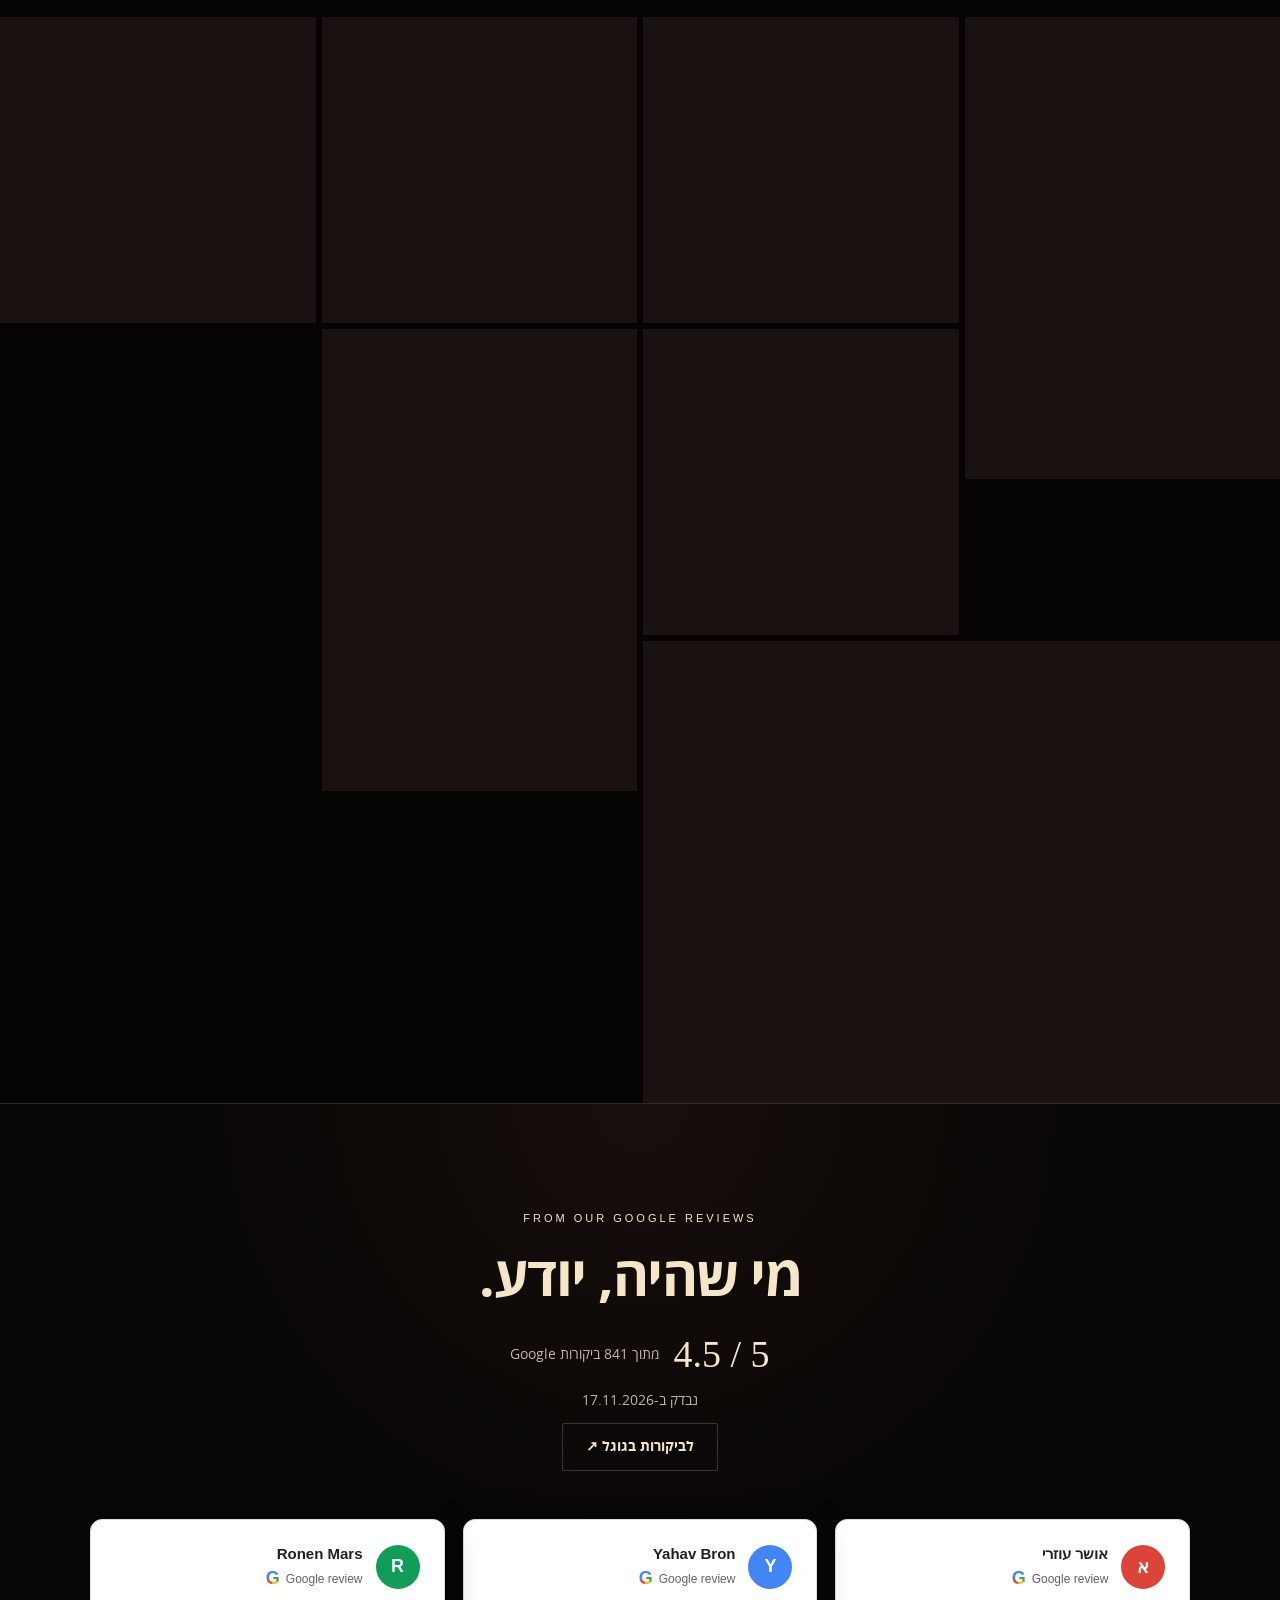
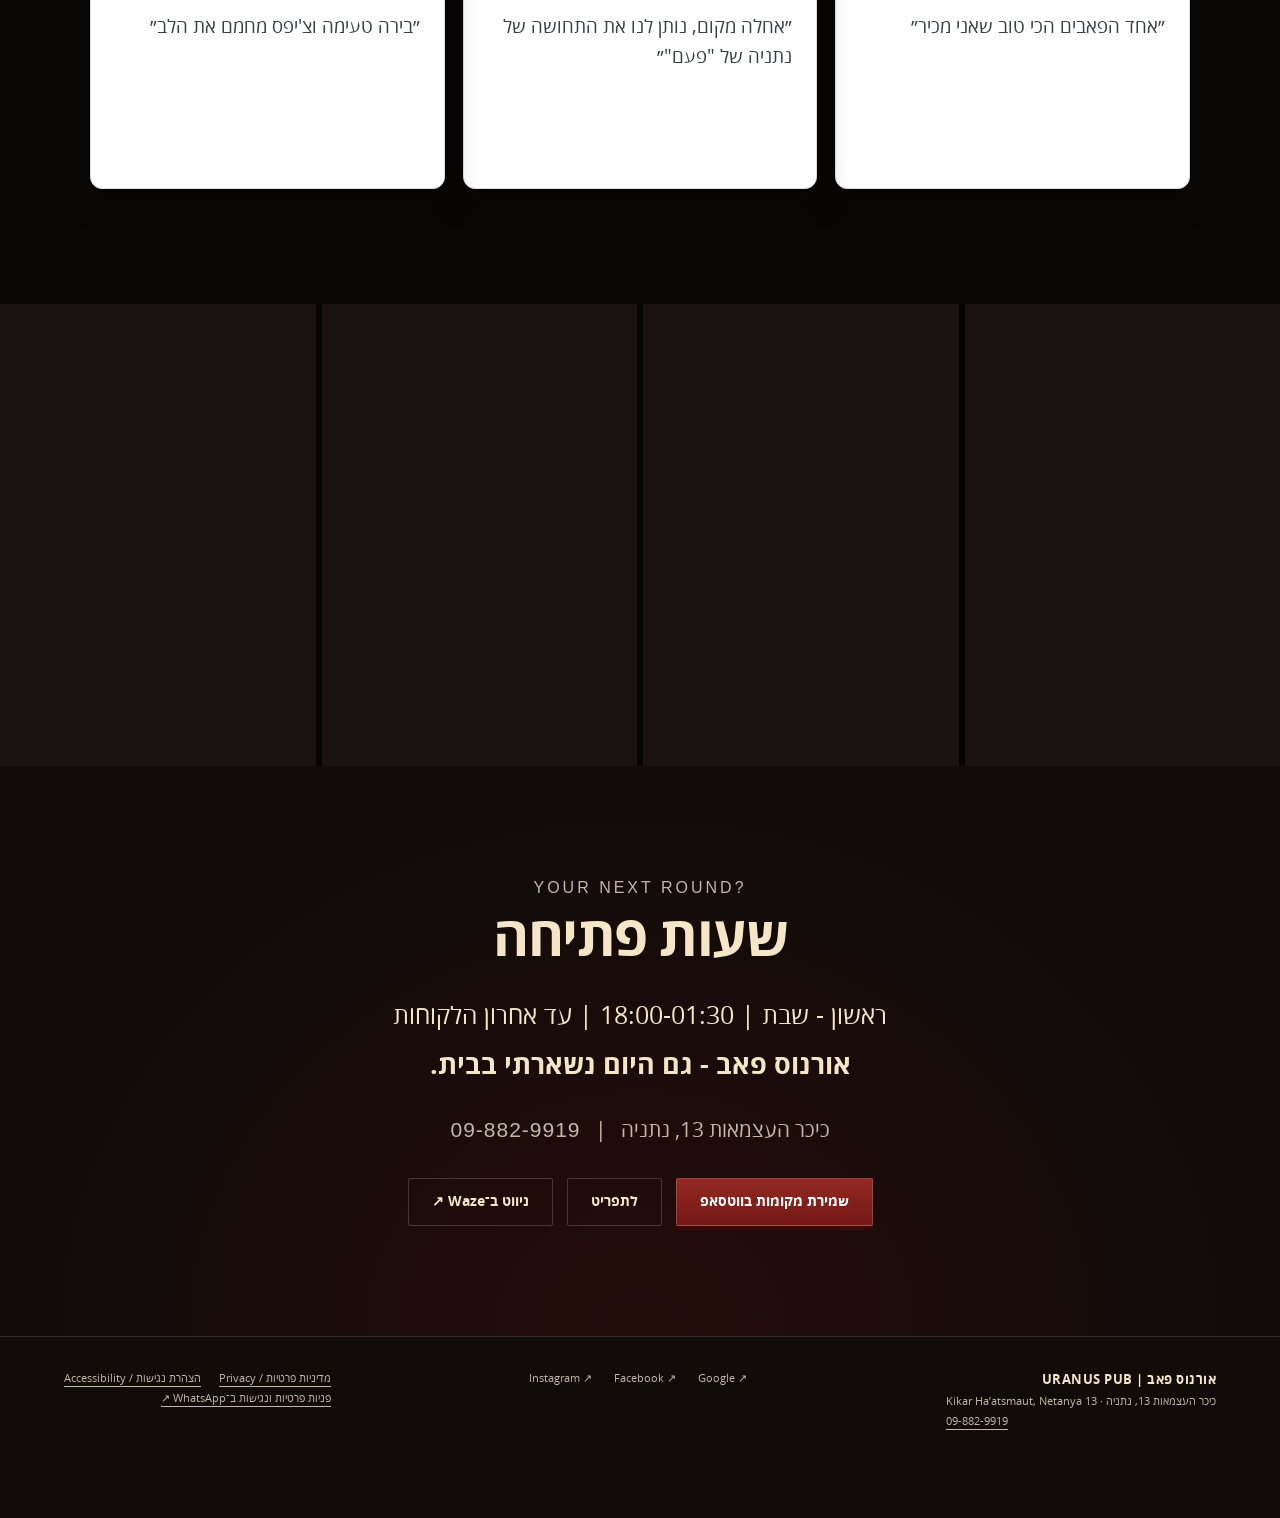
==== commit 80916e7c: "Link the pub menu PDF" ====
--- a/index.html
+++ b/index.html
@@ -45,7 +45,7 @@
         </a>
       </div>
       <button class="language" id="language" type="button" aria-label="Switch to English">EN</button>
-      <button data-t="menu" class="outline nav-menu" type="button" data-menu>לתפריט</button>
+      <a data-t="menu" class="outline nav-menu" href="assets/uranus-menu.pdf" target="_blank" rel="noopener">לתפריט</a>
       <a class="button small" href="https://wa.link/2mtqrc" target="_blank" rel="noopener" data-t="reserve">שמירת מקומות בווטסאפ</a>
     </nav>
   </header>
@@ -200,7 +200,7 @@
         <span aria-hidden="true">|</span>
         <a class="visit-phone" href="tel:+97298829919" dir="ltr">09-882-9919</a>
       </div>
-      <div class="visit-buttons"><a class="button" href="https://wa.link/2mtqrc" target="_blank" rel="noopener" data-t="reserve">שמירת מקומות בווטסאפ</a><a class="outline" href="https://waze.com/ul/hsv8zcjdgs" target="_blank" rel="noopener" data-t="waze">ניווט ב־Waze ↗</a></div>
+      <div class="visit-buttons"><a class="button" href="https://wa.link/2mtqrc" target="_blank" rel="noopener" data-t="reserve">שמירת מקומות בווטסאפ</a><a class="outline" href="assets/uranus-menu.pdf" target="_blank" rel="noopener" data-t="menu">לתפריט</a><a class="outline" href="https://waze.com/ul/hsv8zcjdgs" target="_blank" rel="noopener" data-t="waze">ניווט ב־Waze ↗</a></div>
     </section>
   </main>
 
@@ -210,7 +210,6 @@
     <div class="footer-support"><div class="legal-links"><a href="privacy.html">מדיניות פרטיות / Privacy</a><a href="accessibility.html">הצהרת נגישות / Accessibility</a></div><a class="footer-report" href="https://wa.link/2mtqrc" target="_blank" rel="noopener">פניות פרטיות ונגישות ב־WhatsApp ↗</a></div>
   </footer>
 
-  <dialog id="menuDialog"><button id="closeMenu" class="close" type="button" aria-label="Close">×</button><p class="eyebrow">URANUS PUB</p><h2 data-t="menu">לתפריט</h2><p data-t="menuNote">התפריט יצורף בהמשך. בינתיים אפשר לפנות אלינו בווטסאפ.</p><a class="button" href="https://wa.link/2mtqrc" target="_blank" rel="noopener" data-t="whatsapp">לוואטסאפ</a></dialog>
   <script src="app.js?v=20261119"></script>
 </body>
 </html>
--- a/style.css
+++ b/style.css
@@ -235,11 +235,6 @@
 .footer-support { align-items: flex-start; }
 .social-links { display: flex; gap: 22px; direction: ltr; }
 
-dialog { width: calc(100% - 40px); max-width: 480px; padding: 45px; border: 1px solid var(--line); border-radius: 4px; color: var(--cream); background: #261914; box-shadow: 0 30px 100px #0009; }
-dialog::backdrop { background: #000c; backdrop-filter: blur(5px); }
-dialog p { line-height: 1.8; }
-.close { position: absolute; top: 8px; inset-inline-end: 15px; border: 0; background: none; font-size: 28px; }
-
 .legal-header { position: static; }
 .legal-page { max-width: 920px; margin: 0 auto; padding: 80px 7vw 110px; }
 .legal-page h1 { margin: 0 0 28px; font-size: clamp(48px, 7vw, 82px); line-height: 1; letter-spacing: -2px; }
@@ -268,7 +263,7 @@
   .wordmark img { width: 78px; }
   .header-contact { display: none; }
   nav { gap: 4px; }
-  .nav-menu { display: none; }
+  .nav-menu { min-height: 38px; padding: 8px 12px; font-size: 12px; }
   .language { padding: 8px; }
   .site-header nav > .small { display: none; }
   .header-actions { gap: 0; }
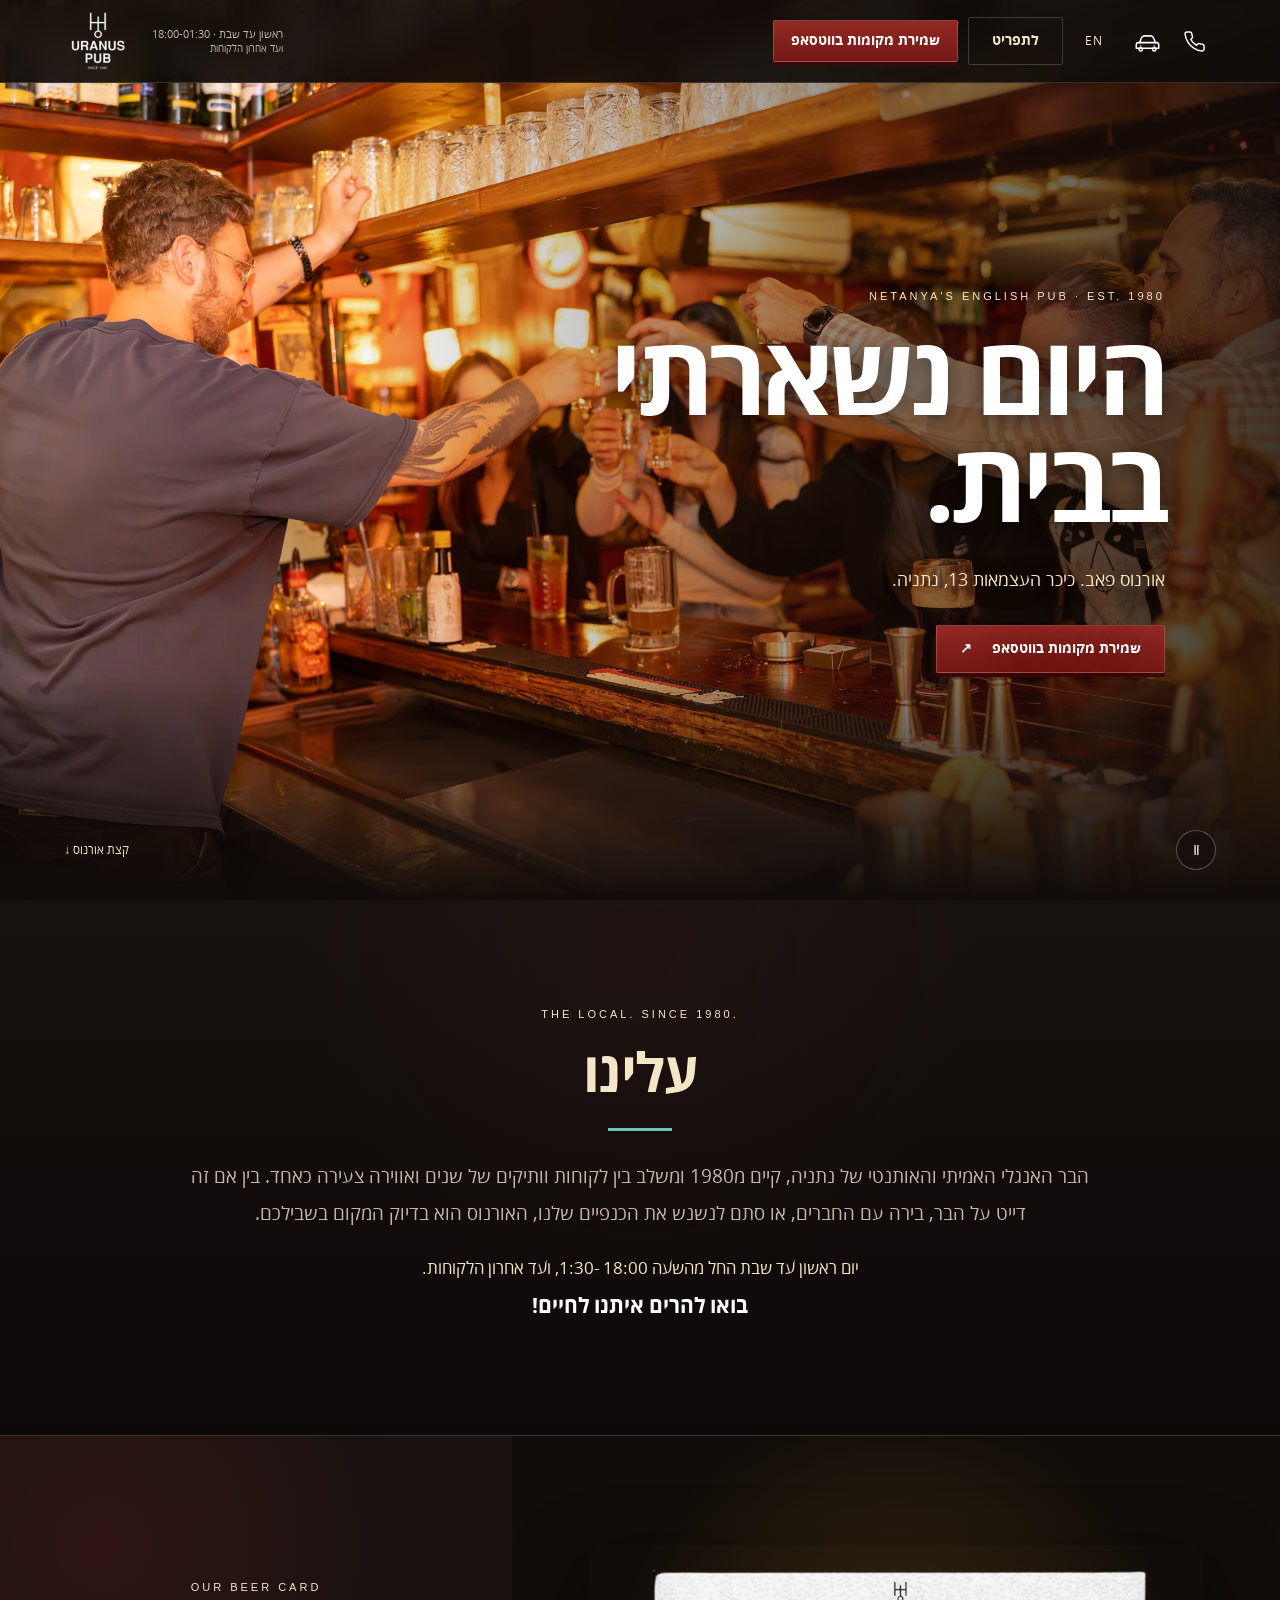
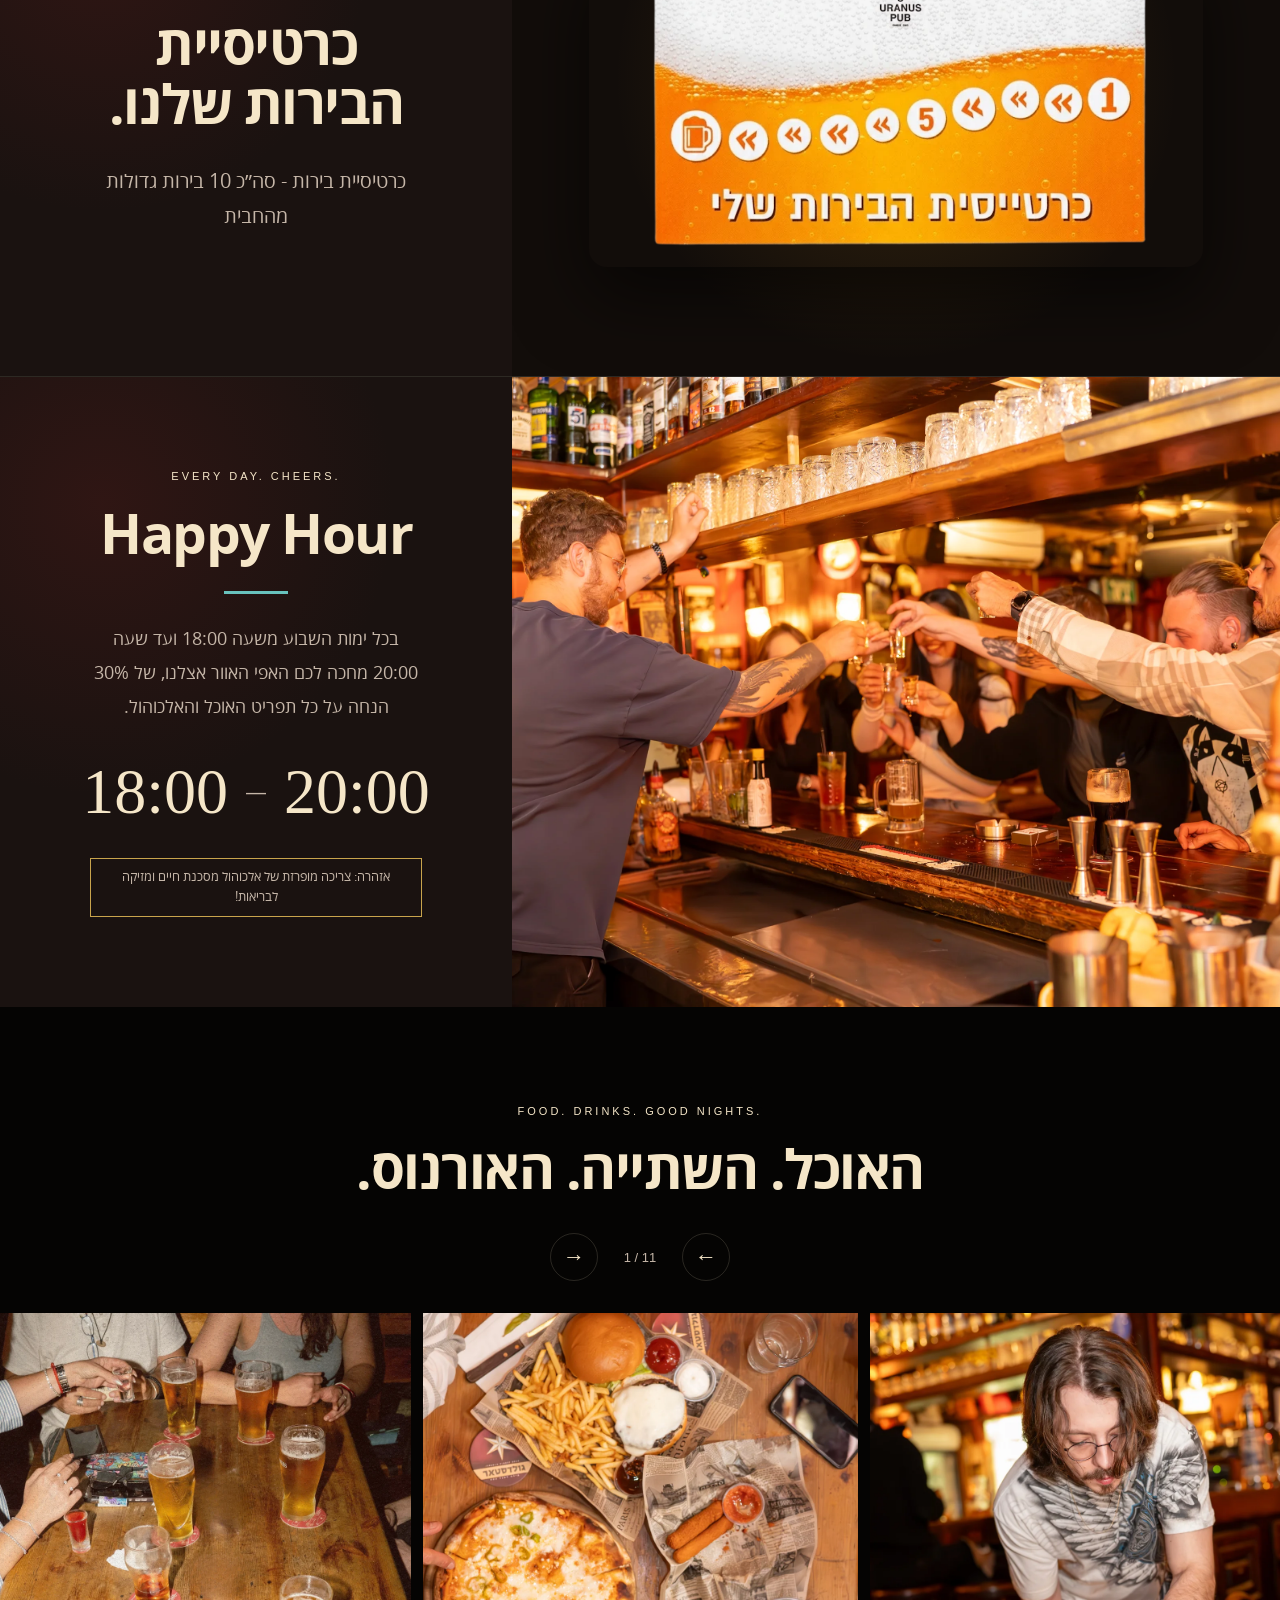
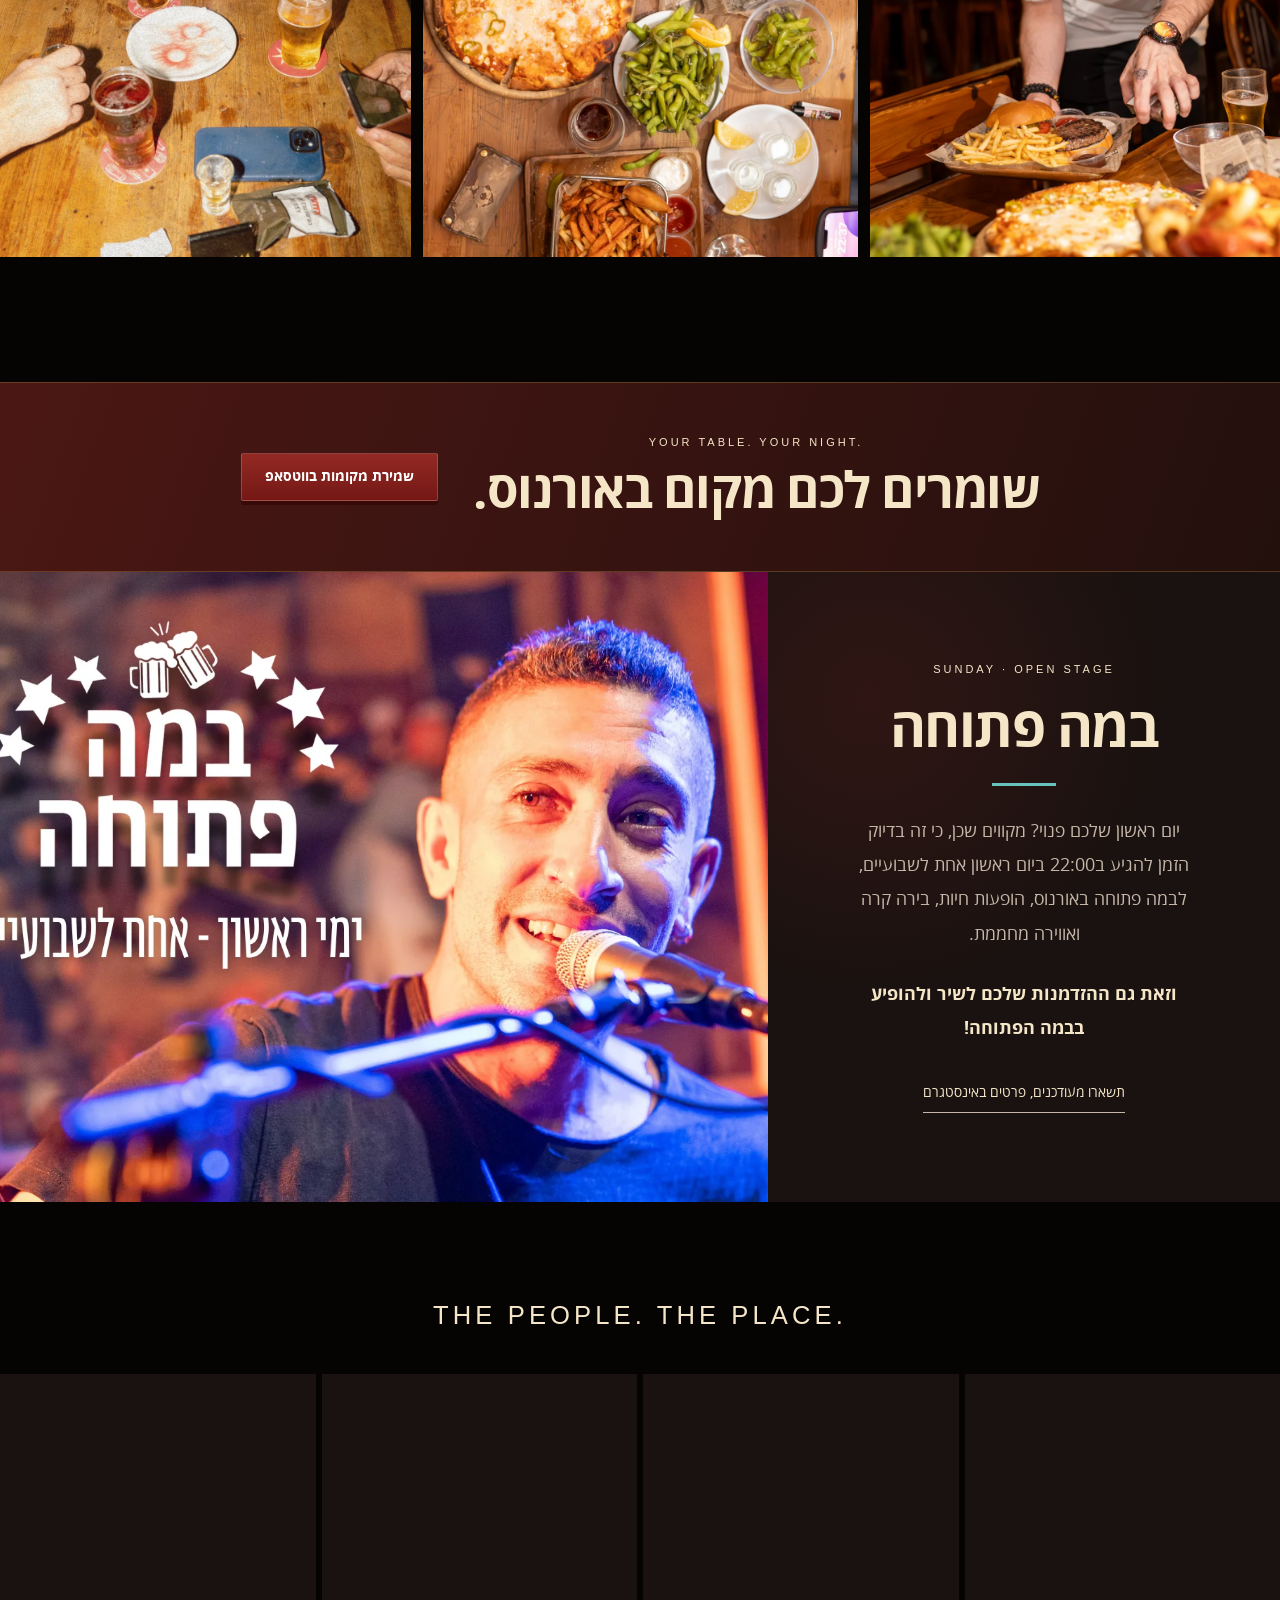
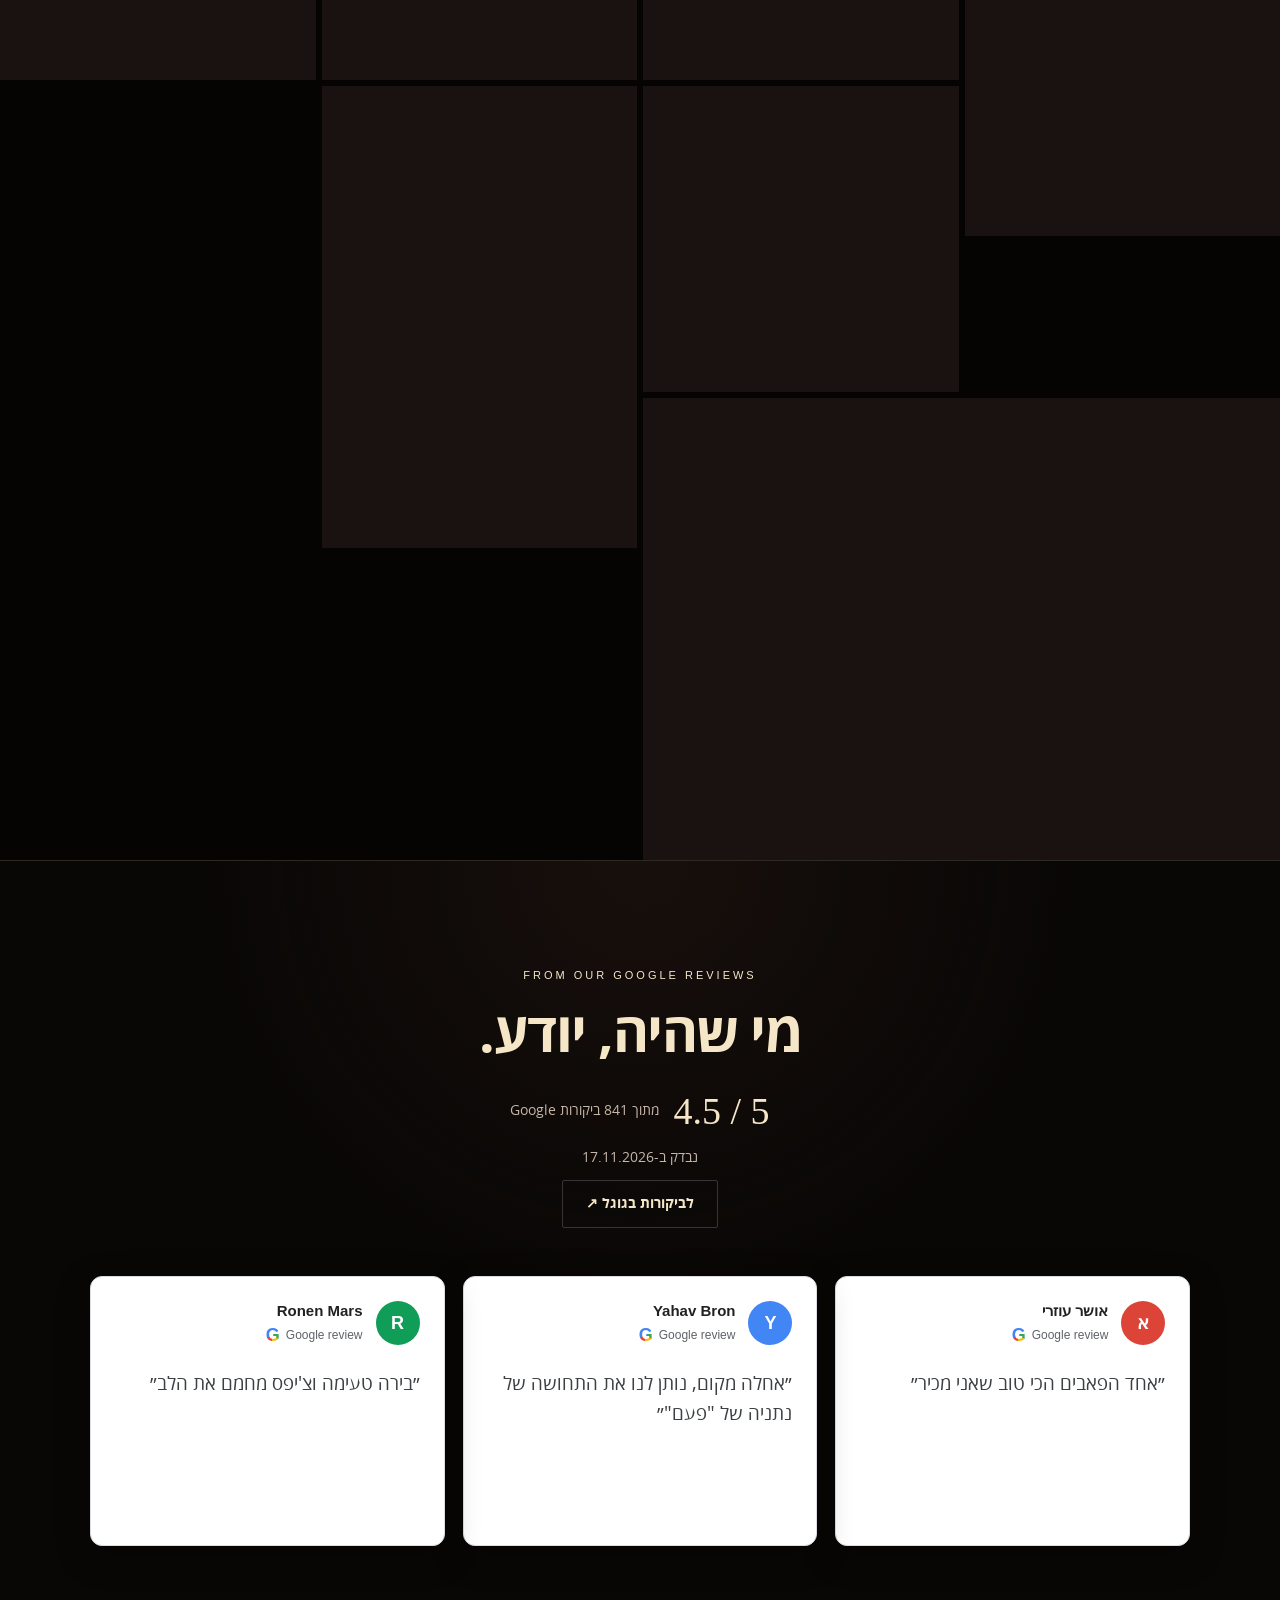
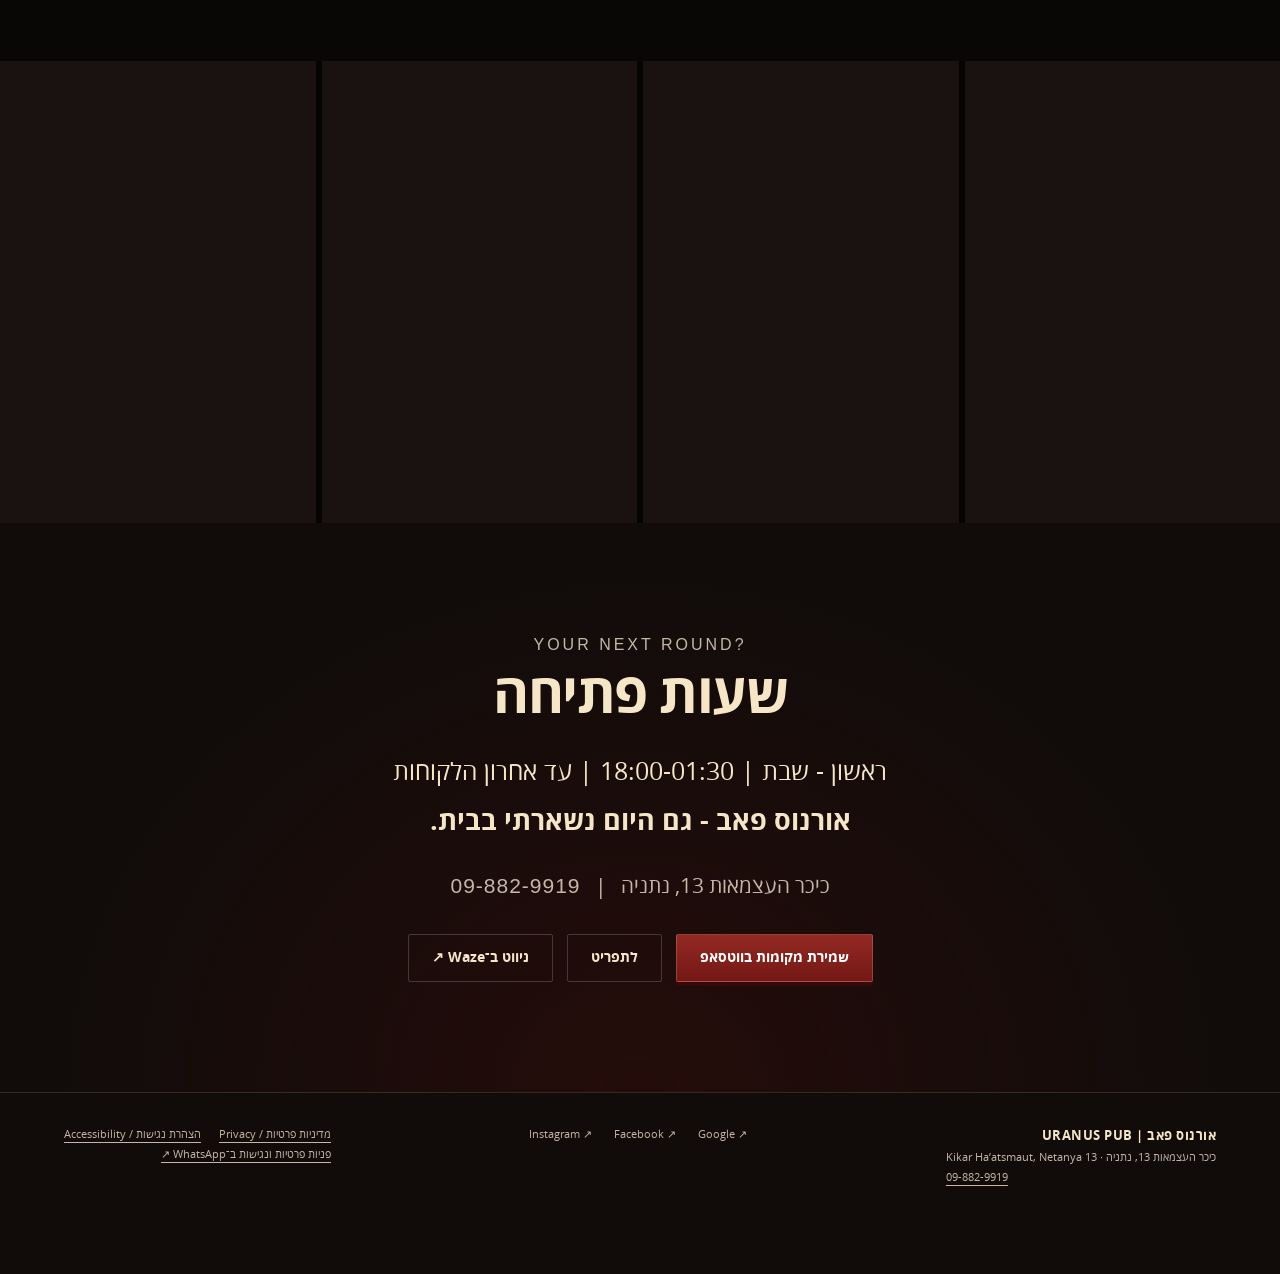
==== commit 1259967e: "Fix beer card presentation" ====
--- a/index.html
+++ b/index.html
@@ -89,7 +89,7 @@
       <div class="beer-card-copy">
         <p class="eyebrow">OUR BEER CARD</p>
         <h2 id="beer-card-title" data-t="beerCardTitle">כרטיסיית הבירות שלנו.</h2>
-        <a class="button" href="https://wa.link/2mtqrc" target="_blank" rel="noopener" data-t="beerCardCta">לפרטים בווטסאפ</a>
+        <p class="beer-card-details" data-t="beerCardDetails">כרטיסיית בירות - סה״כ 10 בירות גדולות מהחבית</p>
       </div>
     </section>
 
--- a/style.css
+++ b/style.css
@@ -139,10 +139,11 @@
 
 .beer-card-feature { display: grid; grid-template-columns: minmax(0, 1.2fr) minmax(340px, .8fr); min-height: 540px; border-bottom: 1px solid var(--line); background: #090706; }
 .beer-card-media { display: grid; min-height: 540px; padding: clamp(35px, 6vw, 85px); place-items: center; background: radial-gradient(circle at 50% 45%, #f2a5212b, transparent 58%), #120d0a; }
-.beer-card-media img { width: min(100%, 860px); border-radius: 18px; box-shadow: 0 28px 75px #0009; }
+.beer-card-media img { width: min(100%, 860px); height: auto; aspect-ratio: 1200 / 630; object-fit: contain; border-radius: 18px; box-shadow: 0 28px 75px #0009; }
 .beer-card-copy { display: flex; flex-direction: column; align-items: center; justify-content: center; padding: 70px 7vw; background: radial-gradient(circle at 20% 20%, #6d211e42, transparent 45%), var(--surface); text-align: center; }
 .beer-card-copy .eyebrow { text-align: center; }
 .beer-card-copy h2 { max-width: 560px; }
+.beer-card-details { max-width: 520px; margin: 4px 0 0; color: var(--muted); font-size: clamp(18px, 1.6vw, 23px); line-height: 1.7; }
 
 .beer-feature, .stage-feature { display: grid; grid-template-columns: minmax(0, 1.2fr) minmax(340px, .8fr); min-height: 630px; background: #0a0706; }
 .beer-feature-media, .stage-feature-media { min-height: 630px; overflow: hidden; }
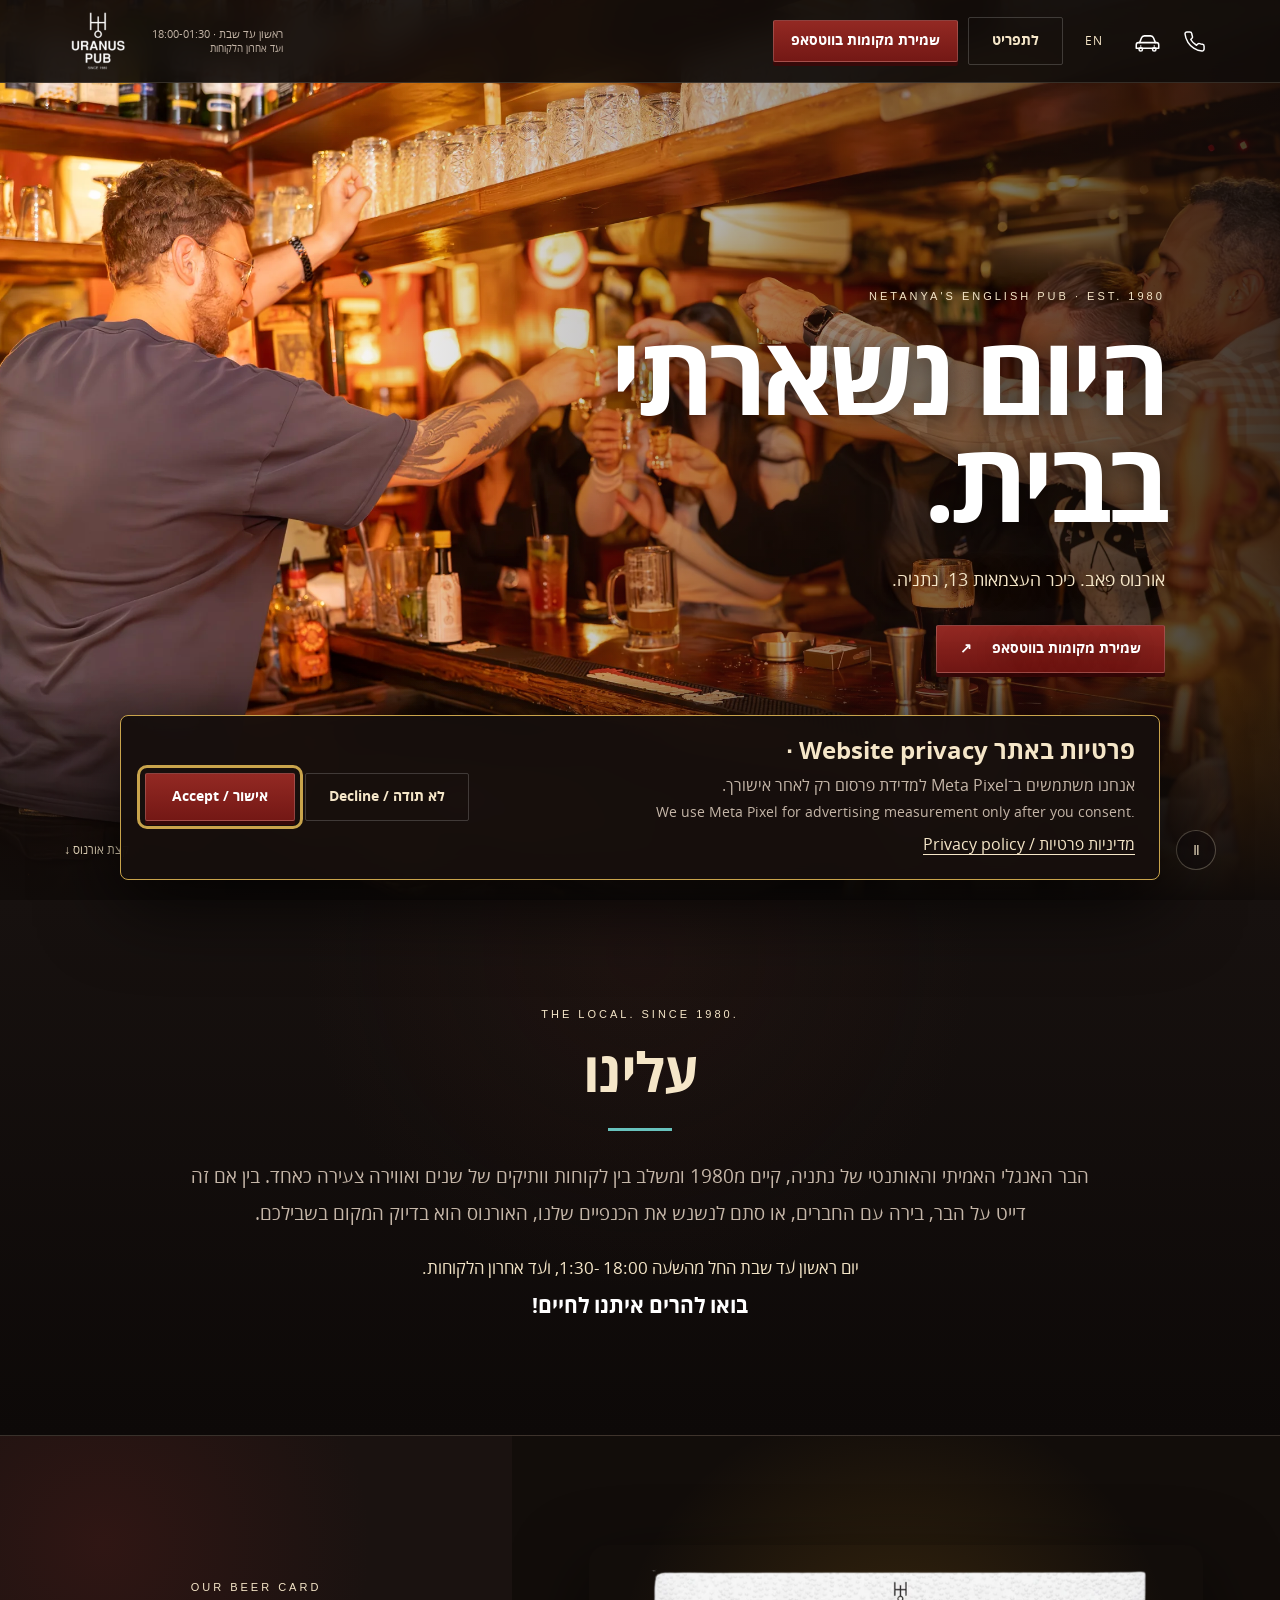
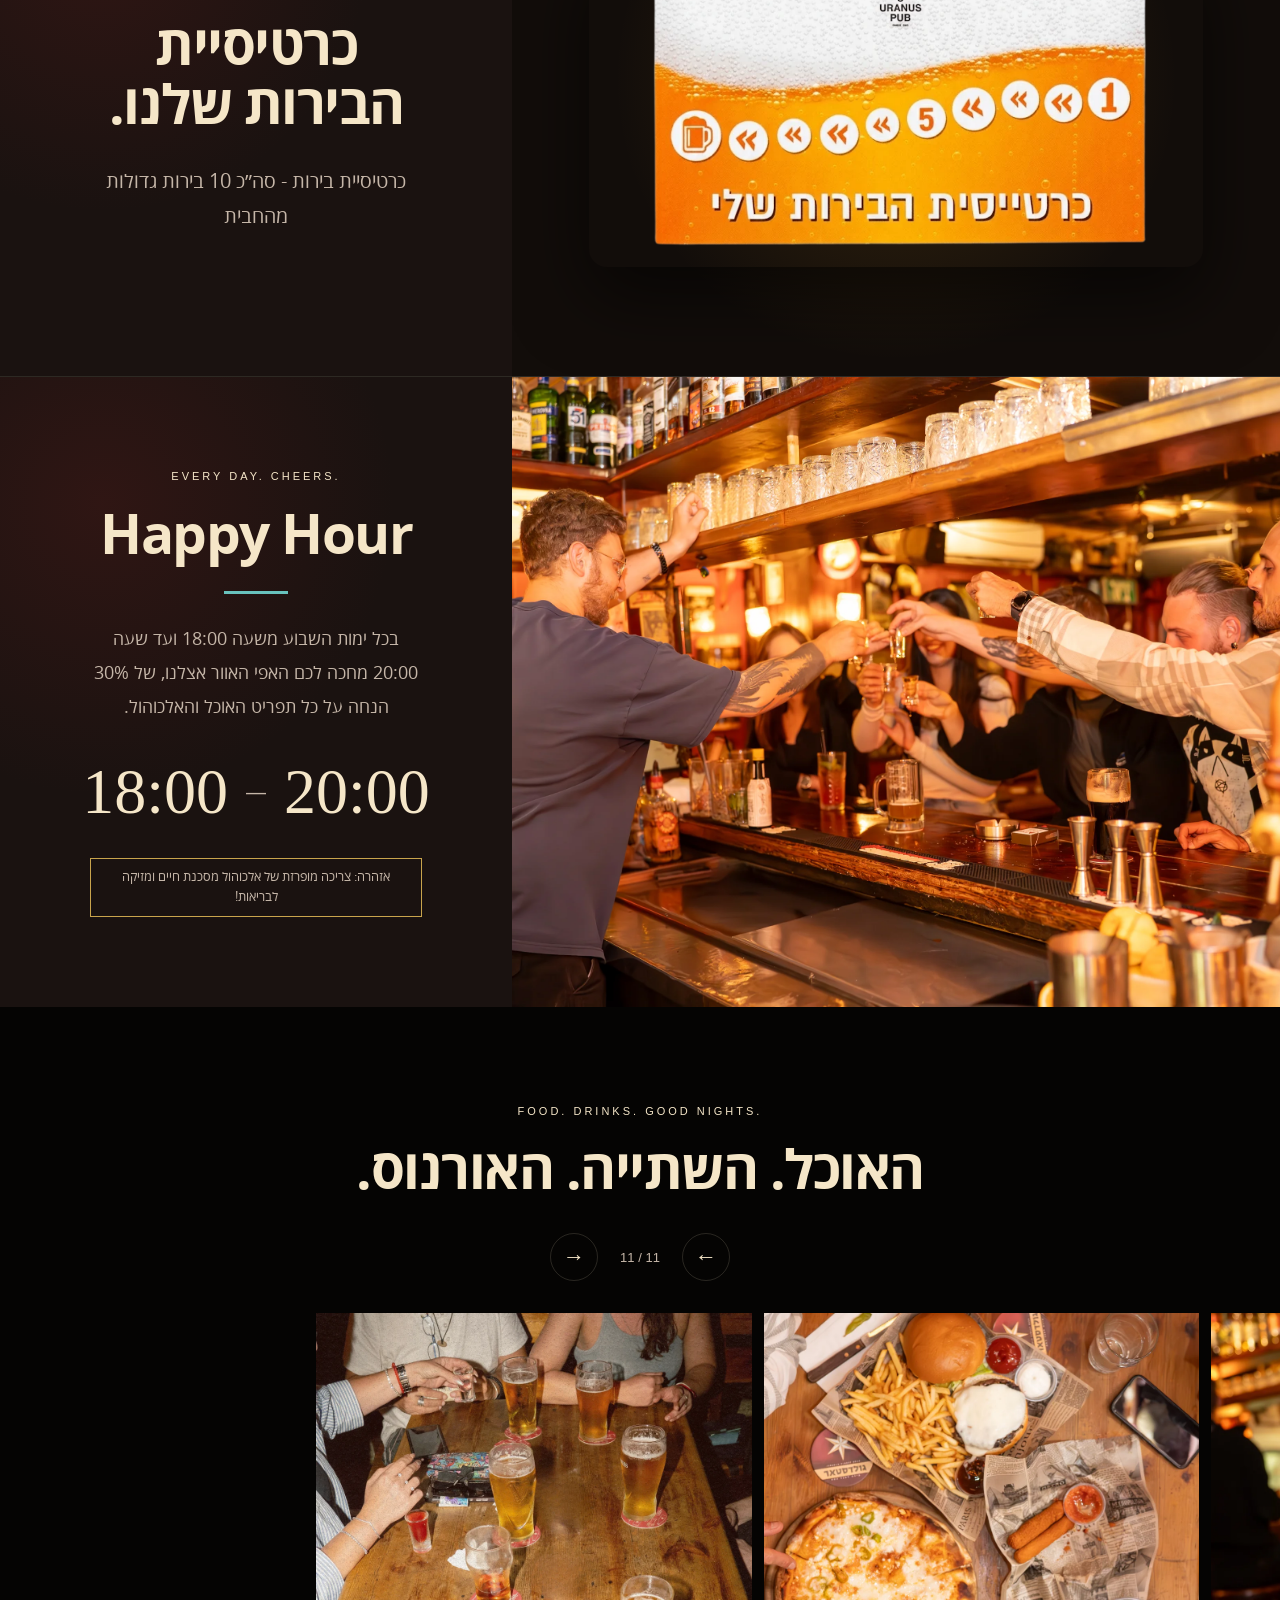
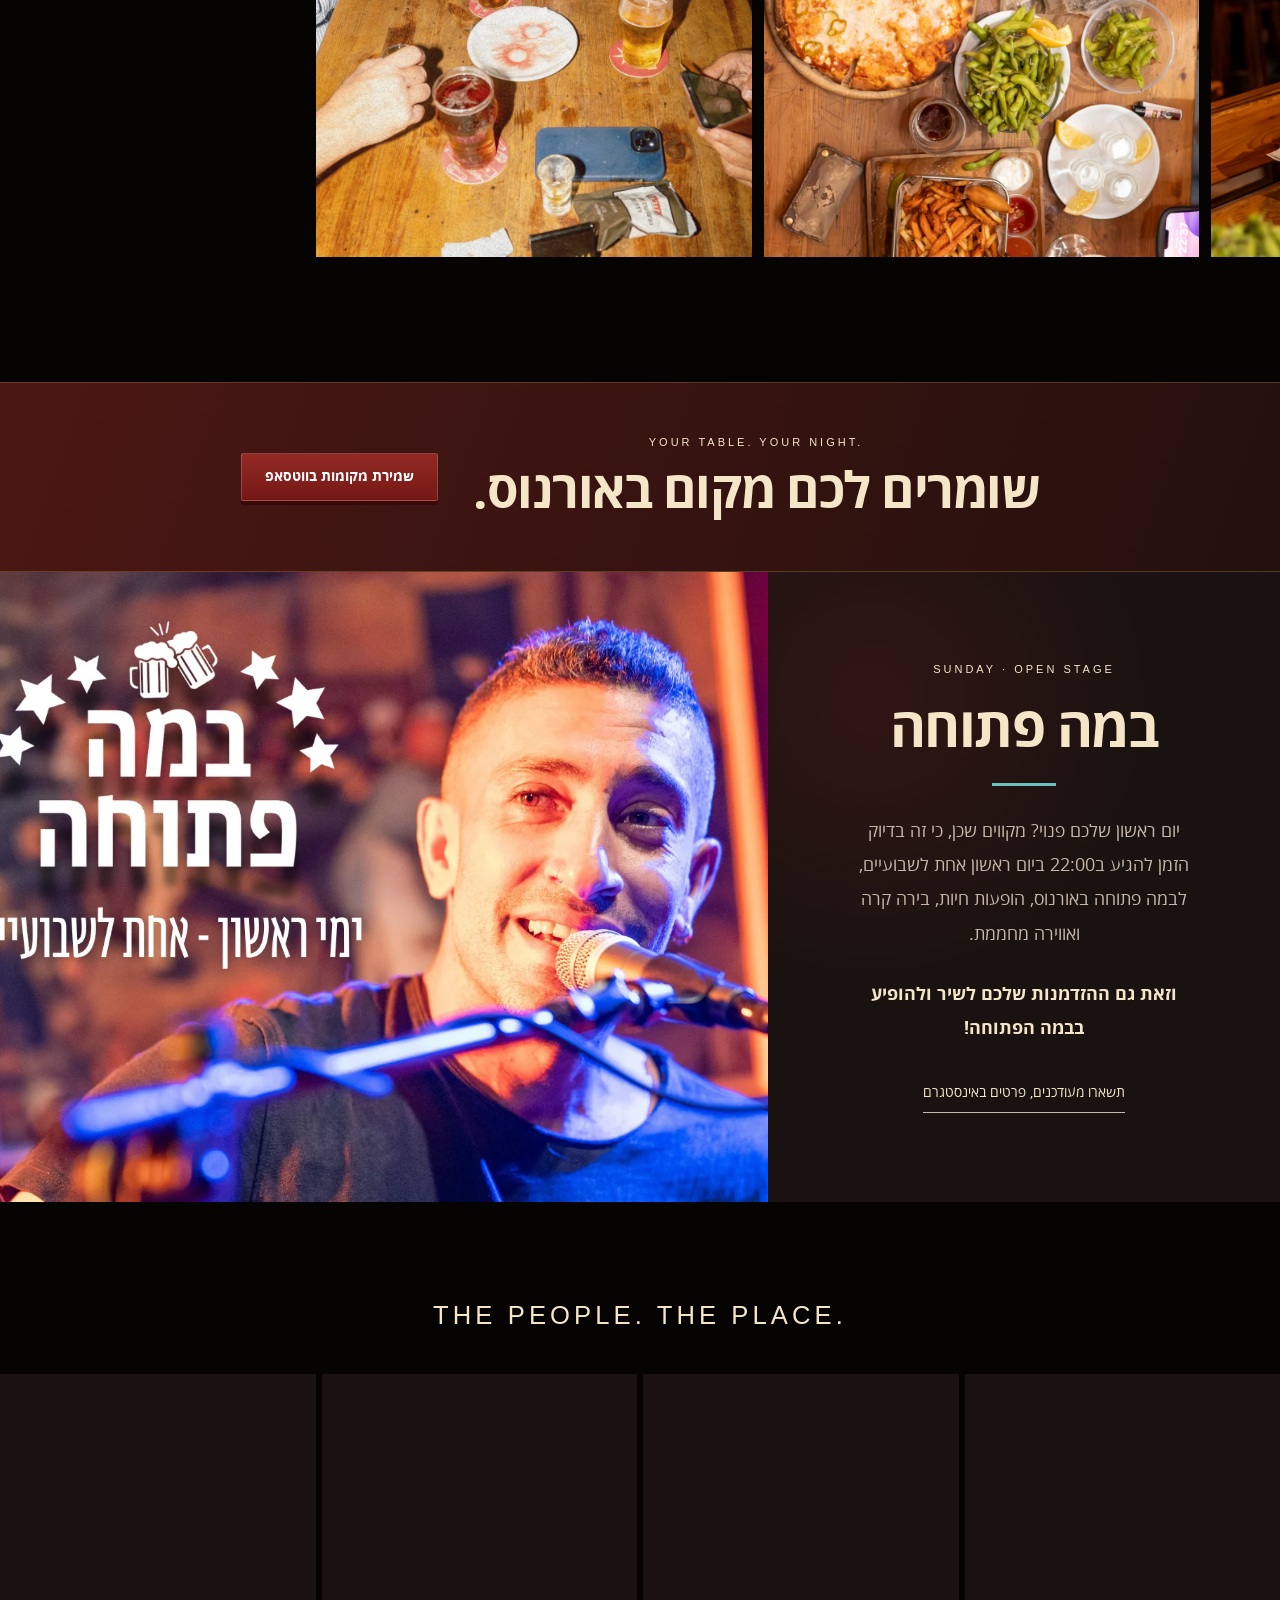
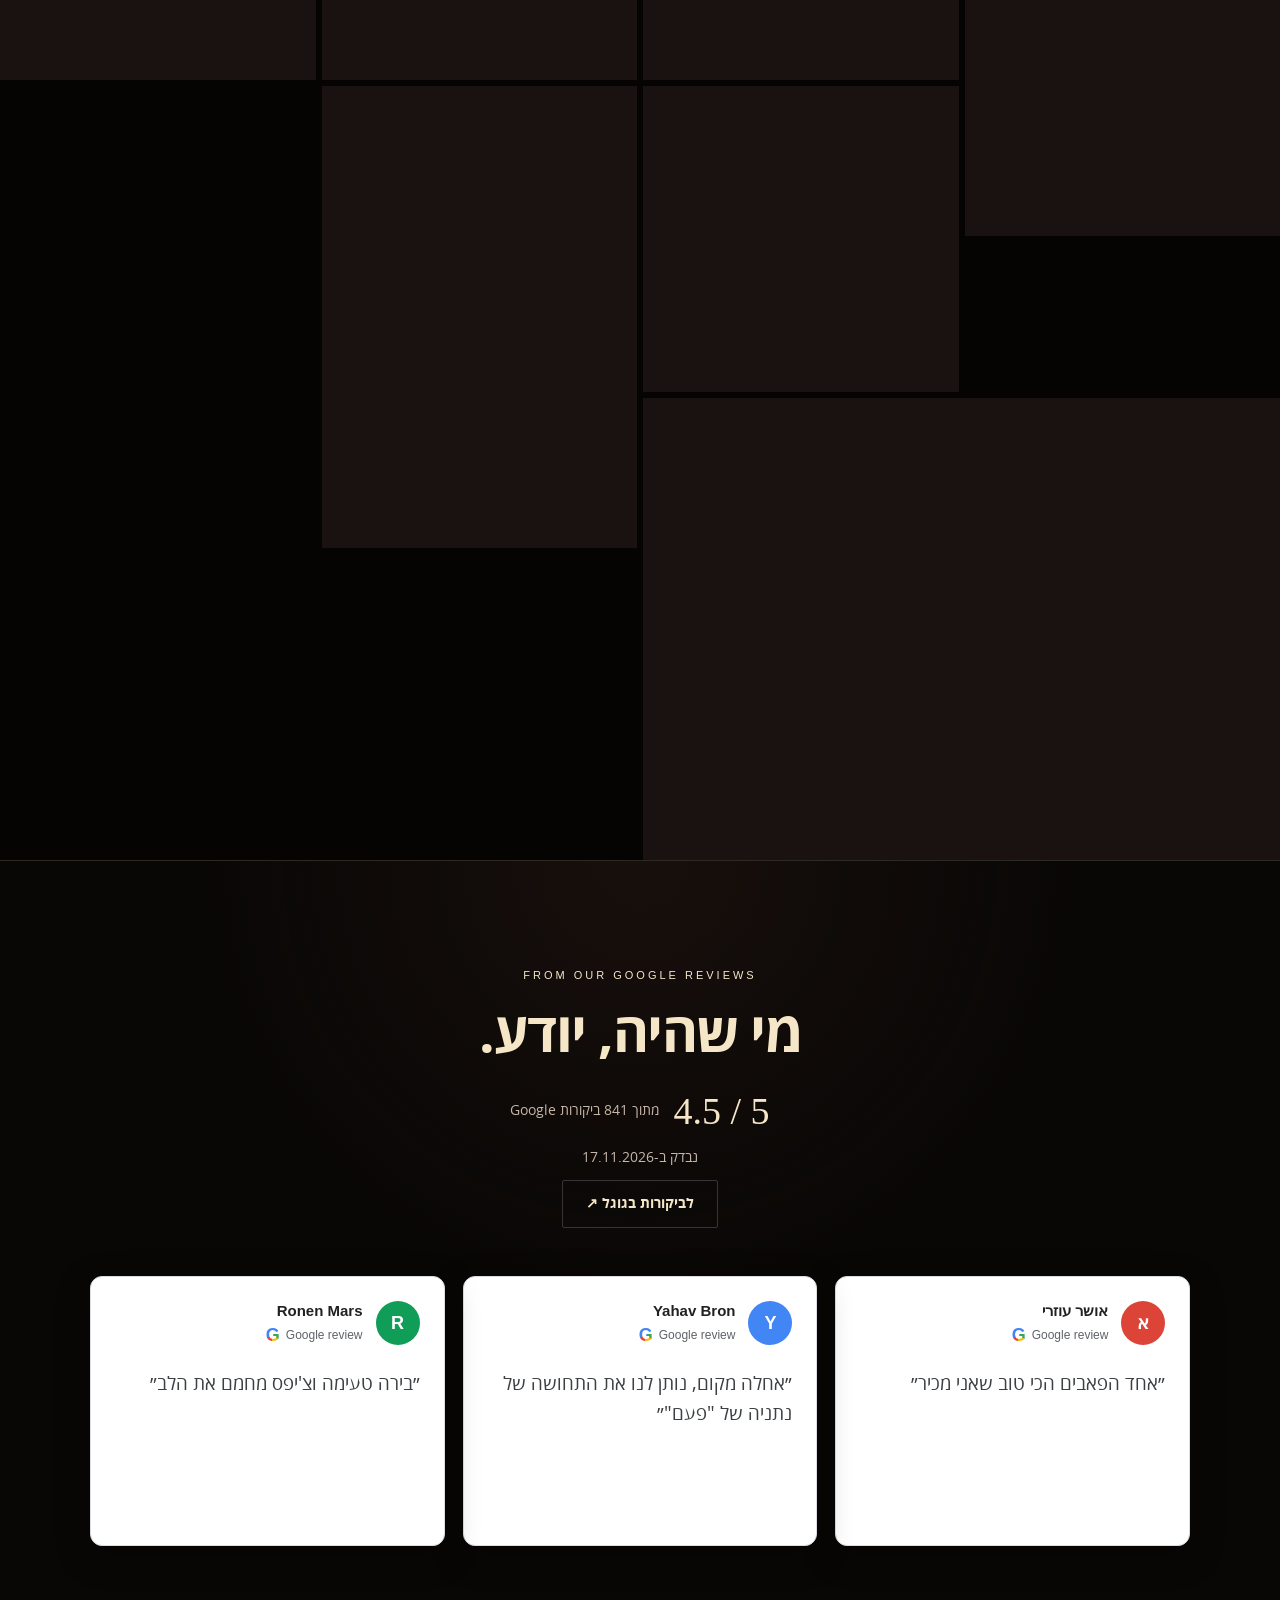
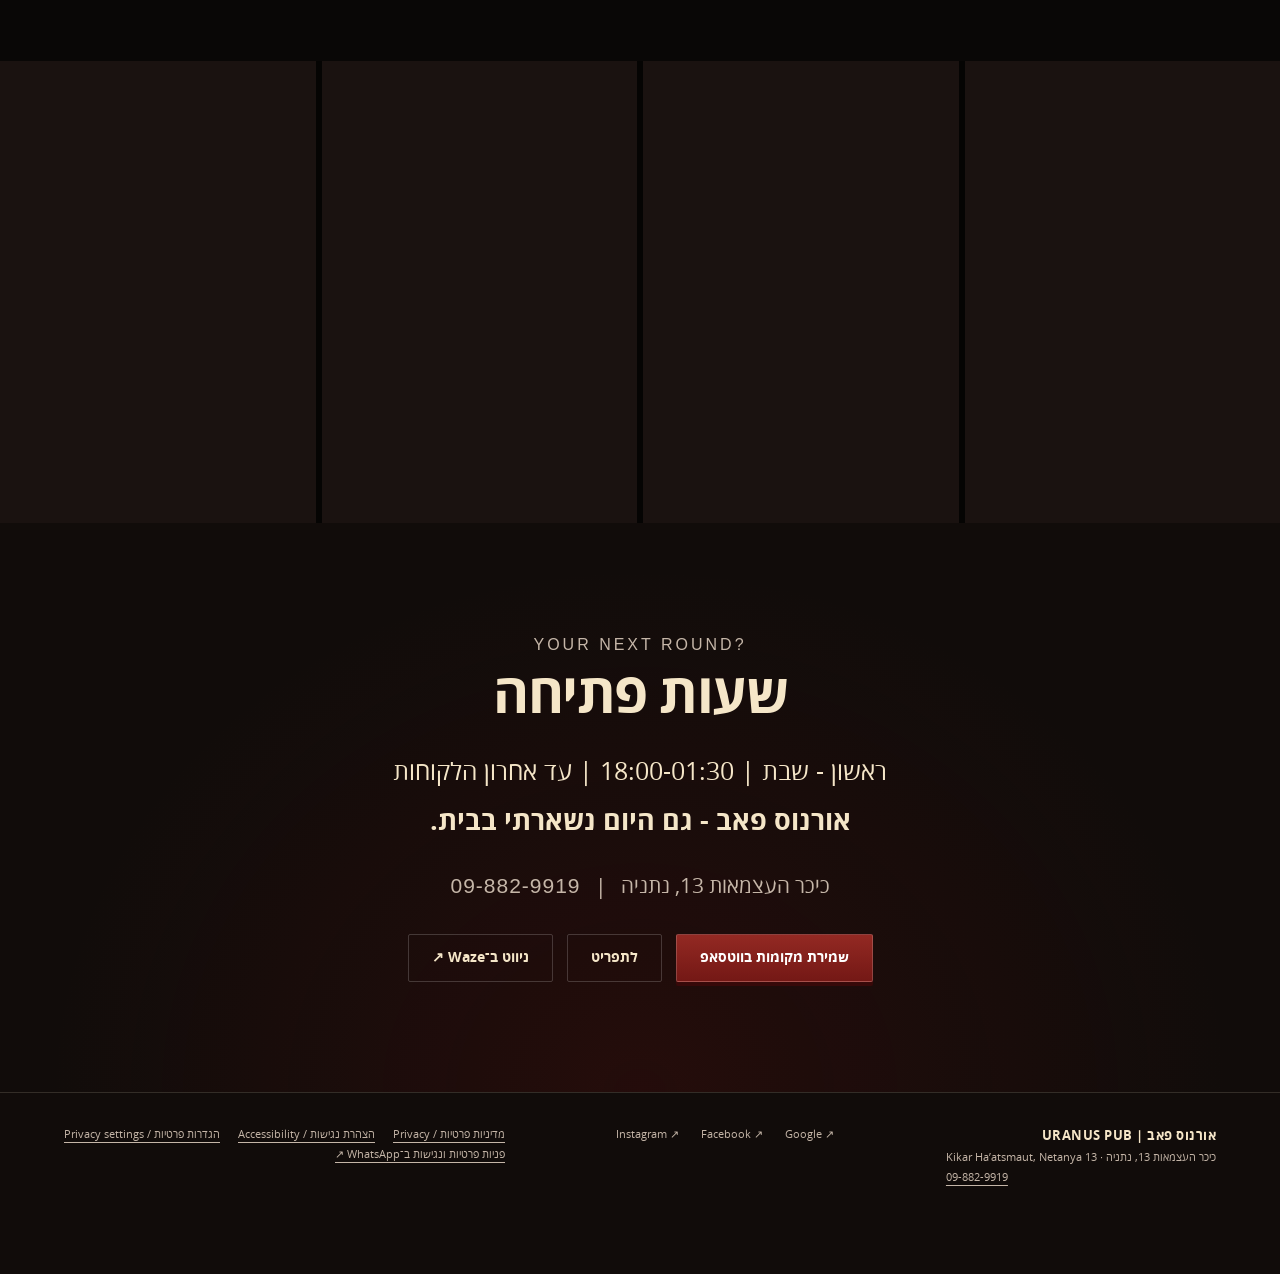
==== commit 682e6da6: "Require consent before loading Meta Pixel" ====
--- a/index.html
+++ b/index.html
@@ -10,11 +10,10 @@
   <title>אורנוס פאב | מאז 1980</title>
   <link rel="icon" href="assets/logo-wordmark.png">
   <link rel="stylesheet" href="style.css?v=20261119">
-  <link rel="stylesheet" href="accessibility.css">
-  <script src="meta-pixel.js" defer></script>
+  <link rel="stylesheet" href="accessibility.css?v=20261119">
+  <script src="meta-pixel.js?v=20261119" defer></script>
 </head>
 <body>
-  <noscript><img class="meta-pixel-noscript" height="1" width="1" src="https://www.facebook.com/tr?id=1179915894595986&amp;ev=PageView&amp;noscript=1" alt=""></noscript>
   <a class="skip-link" href="#main-content">דילוג לתוכן המרכזי</a>
 
   <header class="site-header">
@@ -207,7 +206,7 @@
   <footer>
     <div class="footer-business"><strong>אורנוס פאב | URANUS PUB</strong><span>כיכר העצמאות 13, נתניה · 13 Kikar Ha’atsmaut, Netanya</span><a href="tel:+97298829919" dir="ltr">09-882-9919</a></div>
     <div class="social-links"><a href="https://www.instagram.com/uranusbar/" target="_blank" rel="noopener">Instagram ↗</a><a href="https://www.facebook.com/UranusPub" target="_blank" rel="noopener">Facebook ↗</a><a href="https://share.google/IBmlb4L29uBYPiGFV" target="_blank" rel="noopener">Google ↗</a></div>
-    <div class="footer-support"><div class="legal-links"><a href="privacy.html">מדיניות פרטיות / Privacy</a><a href="accessibility.html">הצהרת נגישות / Accessibility</a></div><a class="footer-report" href="https://wa.link/2mtqrc" target="_blank" rel="noopener">פניות פרטיות ונגישות ב־WhatsApp ↗</a></div>
+    <div class="footer-support"><div class="legal-links"><a href="privacy.html">מדיניות פרטיות / Privacy</a><a href="accessibility.html">הצהרת נגישות / Accessibility</a><button class="privacy-settings" type="button" data-privacy-settings>הגדרות פרטיות / Privacy settings</button></div><a class="footer-report" href="https://wa.link/2mtqrc" target="_blank" rel="noopener">פניות פרטיות ונגישות ב־WhatsApp ↗</a></div>
   </footer>
 
   <script src="app.js?v=20261119"></script>
--- a/accessibility.css
+++ b/accessibility.css
@@ -1,8 +1,10 @@
 .skip-link{position:fixed;z-index:1000;top:12px;inset-inline-start:12px;padding:12px 18px;background:#fff;color:#160f0d;border-radius:4px;font-weight:700;transform:translateY(-150%);transition:transform .15s}
 .skip-link:focus{transform:translateY(0);outline:3px solid var(--gold);outline-offset:3px}
-.meta-pixel-noscript{display:none}
 .legal-links{display:flex;gap:18px;flex-wrap:wrap}
 .legal-links a{text-decoration:underline;text-underline-offset:4px}
+.privacy-settings{padding:0;border:0;color:inherit;background:none;font:inherit;text-decoration:underline;text-underline-offset:4px}
+.privacy-consent{position:fixed;z-index:100;right:20px;bottom:20px;left:20px;display:flex;align-items:center;justify-content:space-between;gap:28px;max-width:1040px;margin:0 auto;padding:24px;border:1px solid var(--gold);border-radius:8px;background:#160f0df5;color:var(--cream);box-shadow:0 22px 80px #000c;backdrop-filter:blur(14px)}
+.privacy-consent-copy{max-width:680px}.privacy-consent h2{margin:0 0 8px;font-size:24px;letter-spacing:0}.privacy-consent p{margin:0 0 4px;color:var(--muted);font-size:16px;line-height:1.55}.privacy-consent-en{font-size:14px!important}.privacy-consent a{display:inline-block;margin-top:7px;text-decoration:underline;text-underline-offset:4px}.privacy-consent-actions{display:flex;gap:10px;flex-shrink:0}.privacy-consent-actions .button,.privacy-consent-actions .outline{min-width:150px}
 .accessibility-status{padding:22px 24px;border:1px solid var(--line);border-radius:8px;background:#ffffff08}
 .footer-business,.footer-support{display:flex;flex-direction:column;gap:7px}.footer-business strong{color:var(--cream);font-size:13px;letter-spacing:.5px}.footer-business a,.footer-report{text-decoration:underline;text-underline-offset:4px}.footer-support{align-items:flex-start}.alcohol-warning{max-width:610px;margin:24px 0 0;padding:9px 13px;border:1px solid var(--gold);background:transparent;color:var(--muted)!important;font-size:13px!important;font-weight:400;line-height:1.5!important}.warning-en{display:none}html[lang="en"] .warning-he{display:none}html[lang="en"] .warning-en{display:inline}.legal-footer{justify-content:space-between;text-align:start}
-@media(max-width:760px){.legal-links{gap:12px}.legal-footer{align-items:flex-start}.footer-support{gap:12px}.alcohol-warning{font-size:12px!important}}
+@media(max-width:760px){.legal-links{gap:12px}.legal-footer{align-items:flex-start}.footer-support{gap:12px}.alcohol-warning{font-size:12px!important}.privacy-consent{right:10px;bottom:10px;left:10px;align-items:stretch;flex-direction:column;gap:18px;padding:20px}.privacy-consent h2{font-size:21px}.privacy-consent p{font-size:15px}.privacy-consent-actions{display:grid;grid-template-columns:1fr 1fr}.privacy-consent-actions .button,.privacy-consent-actions .outline{min-width:0;padding-inline:12px}}
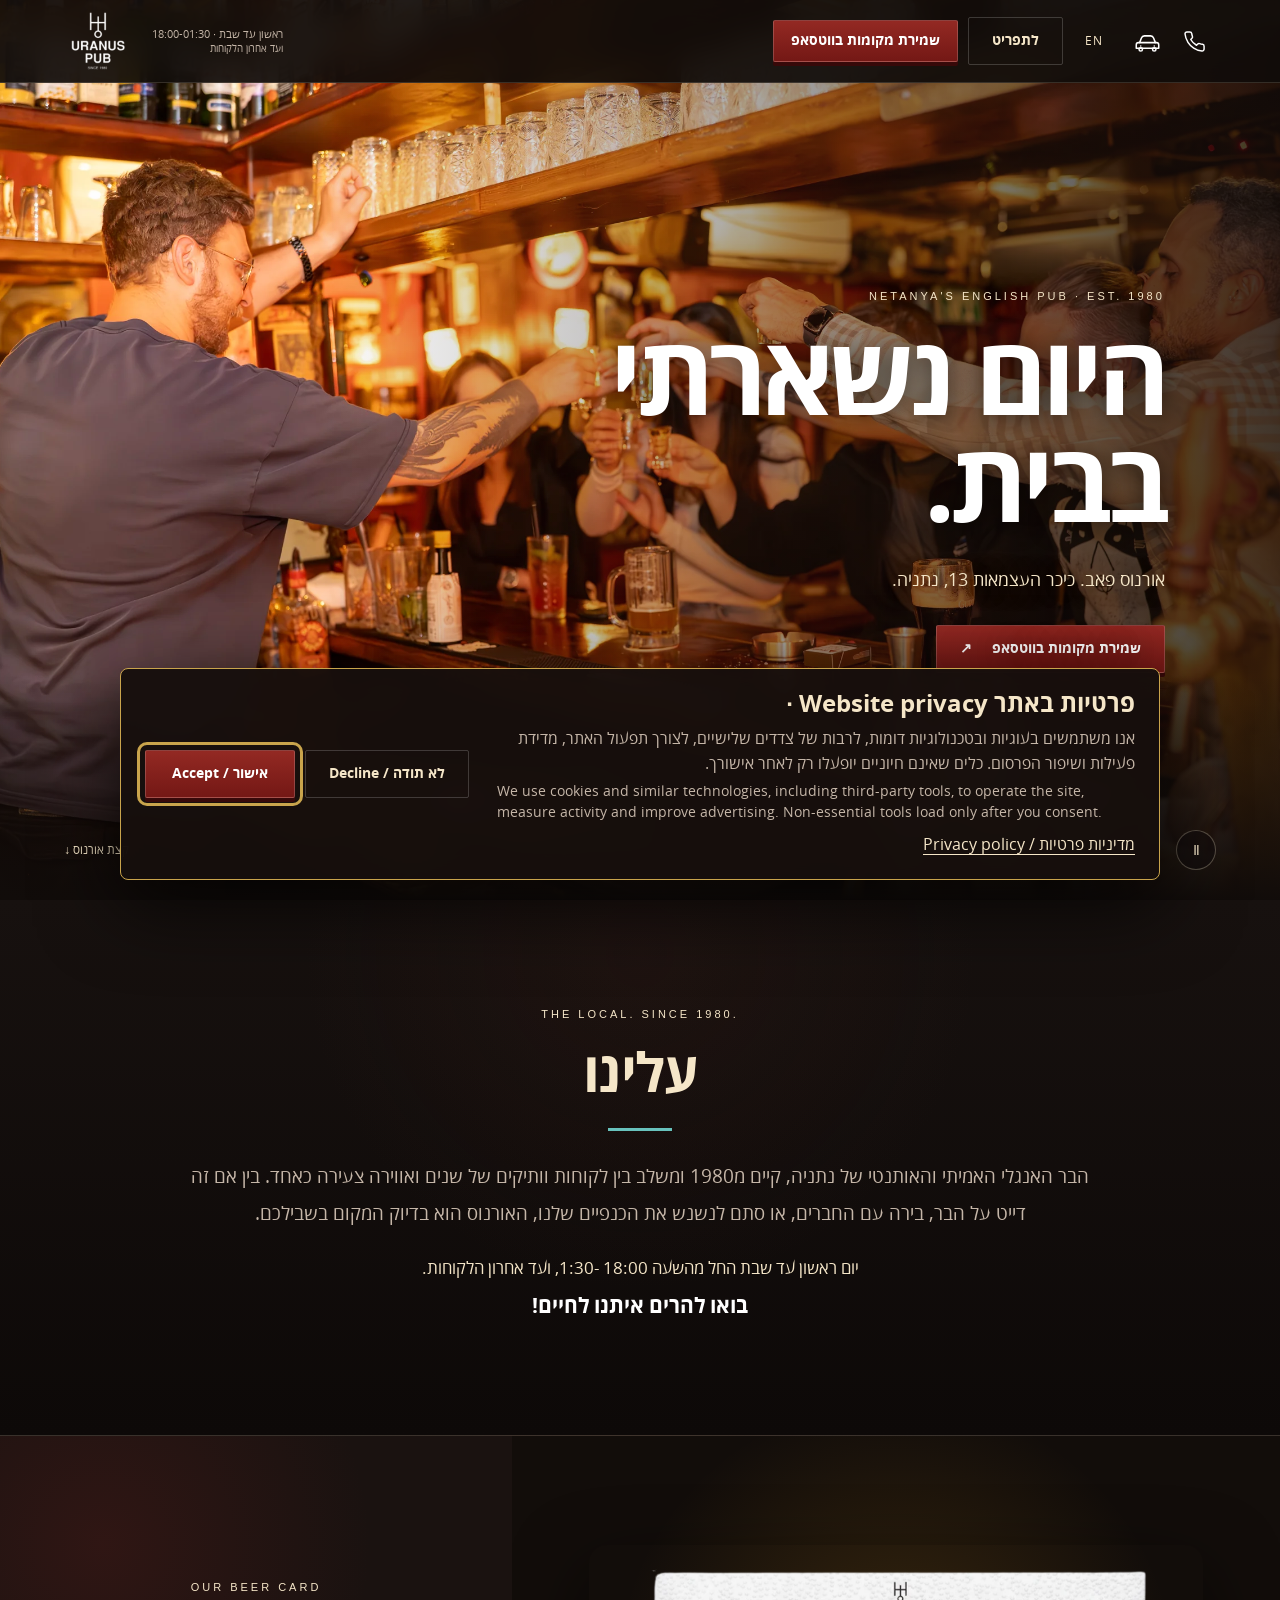
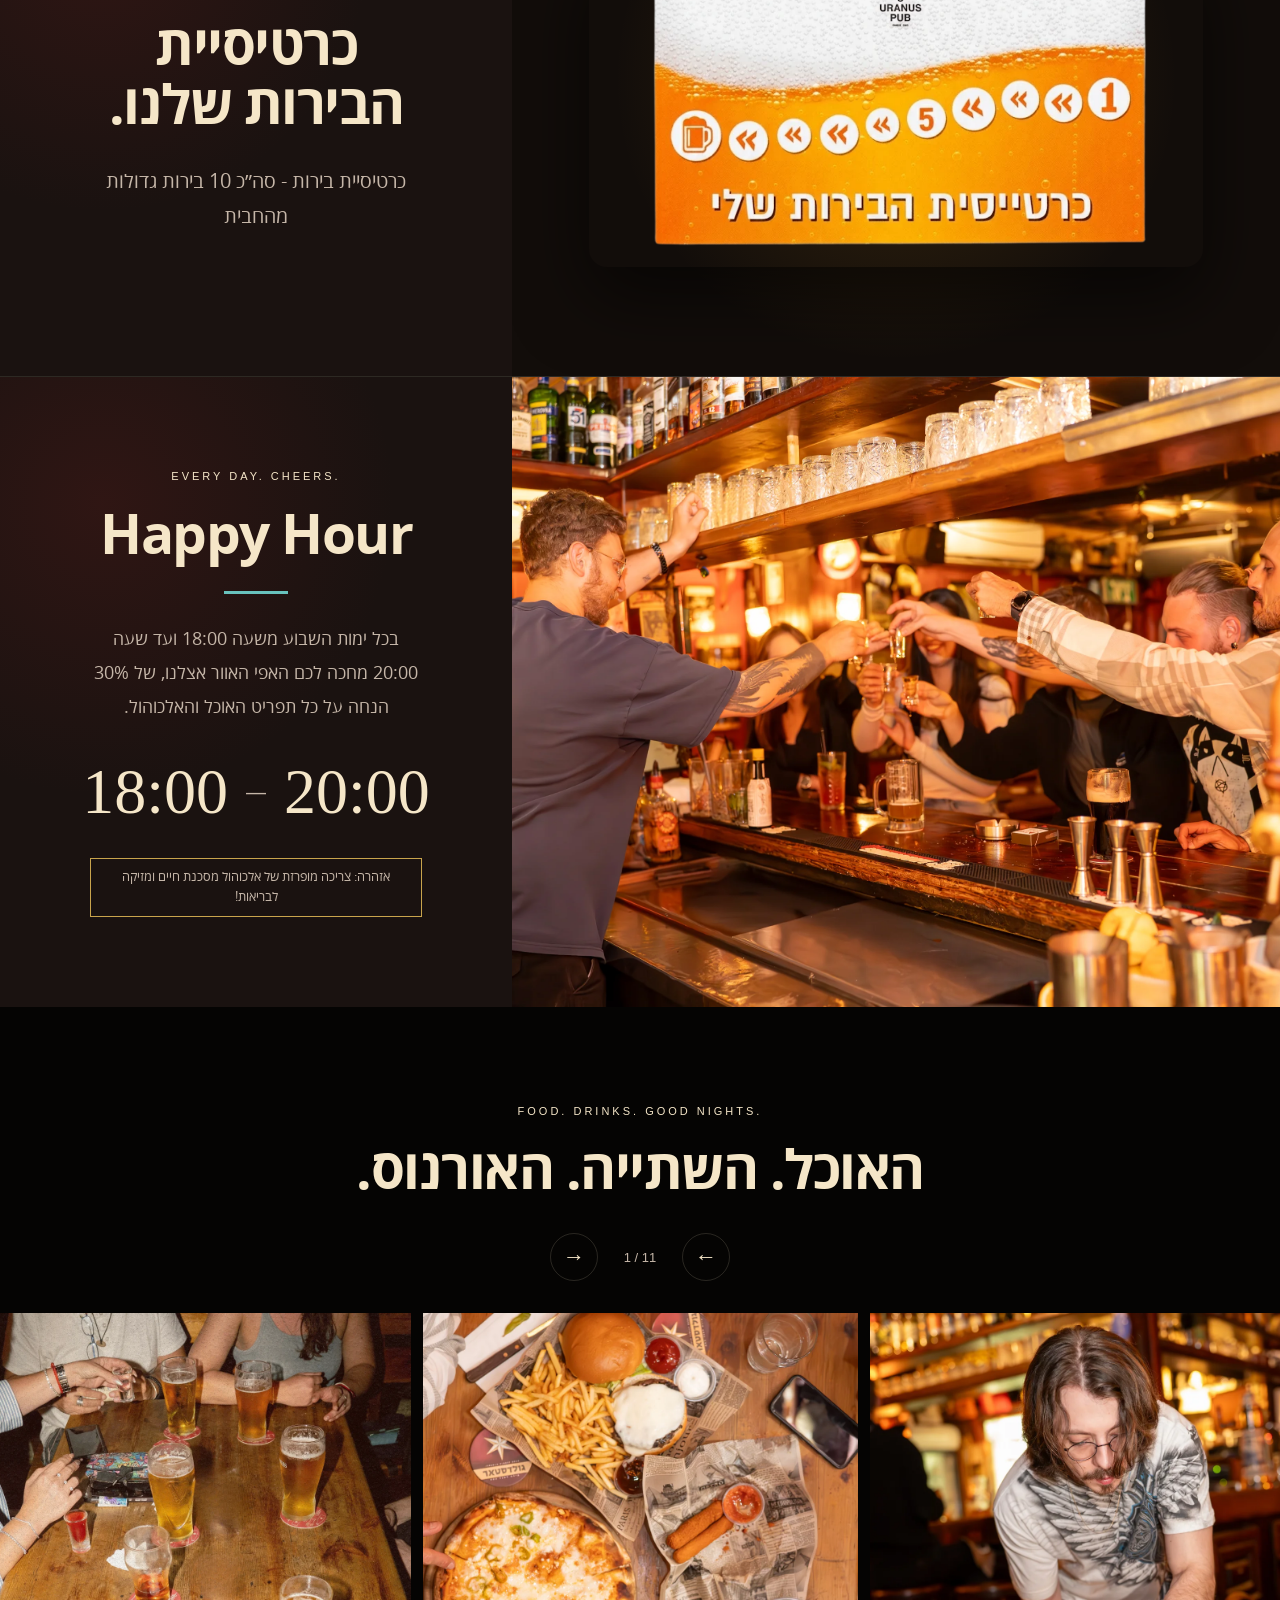
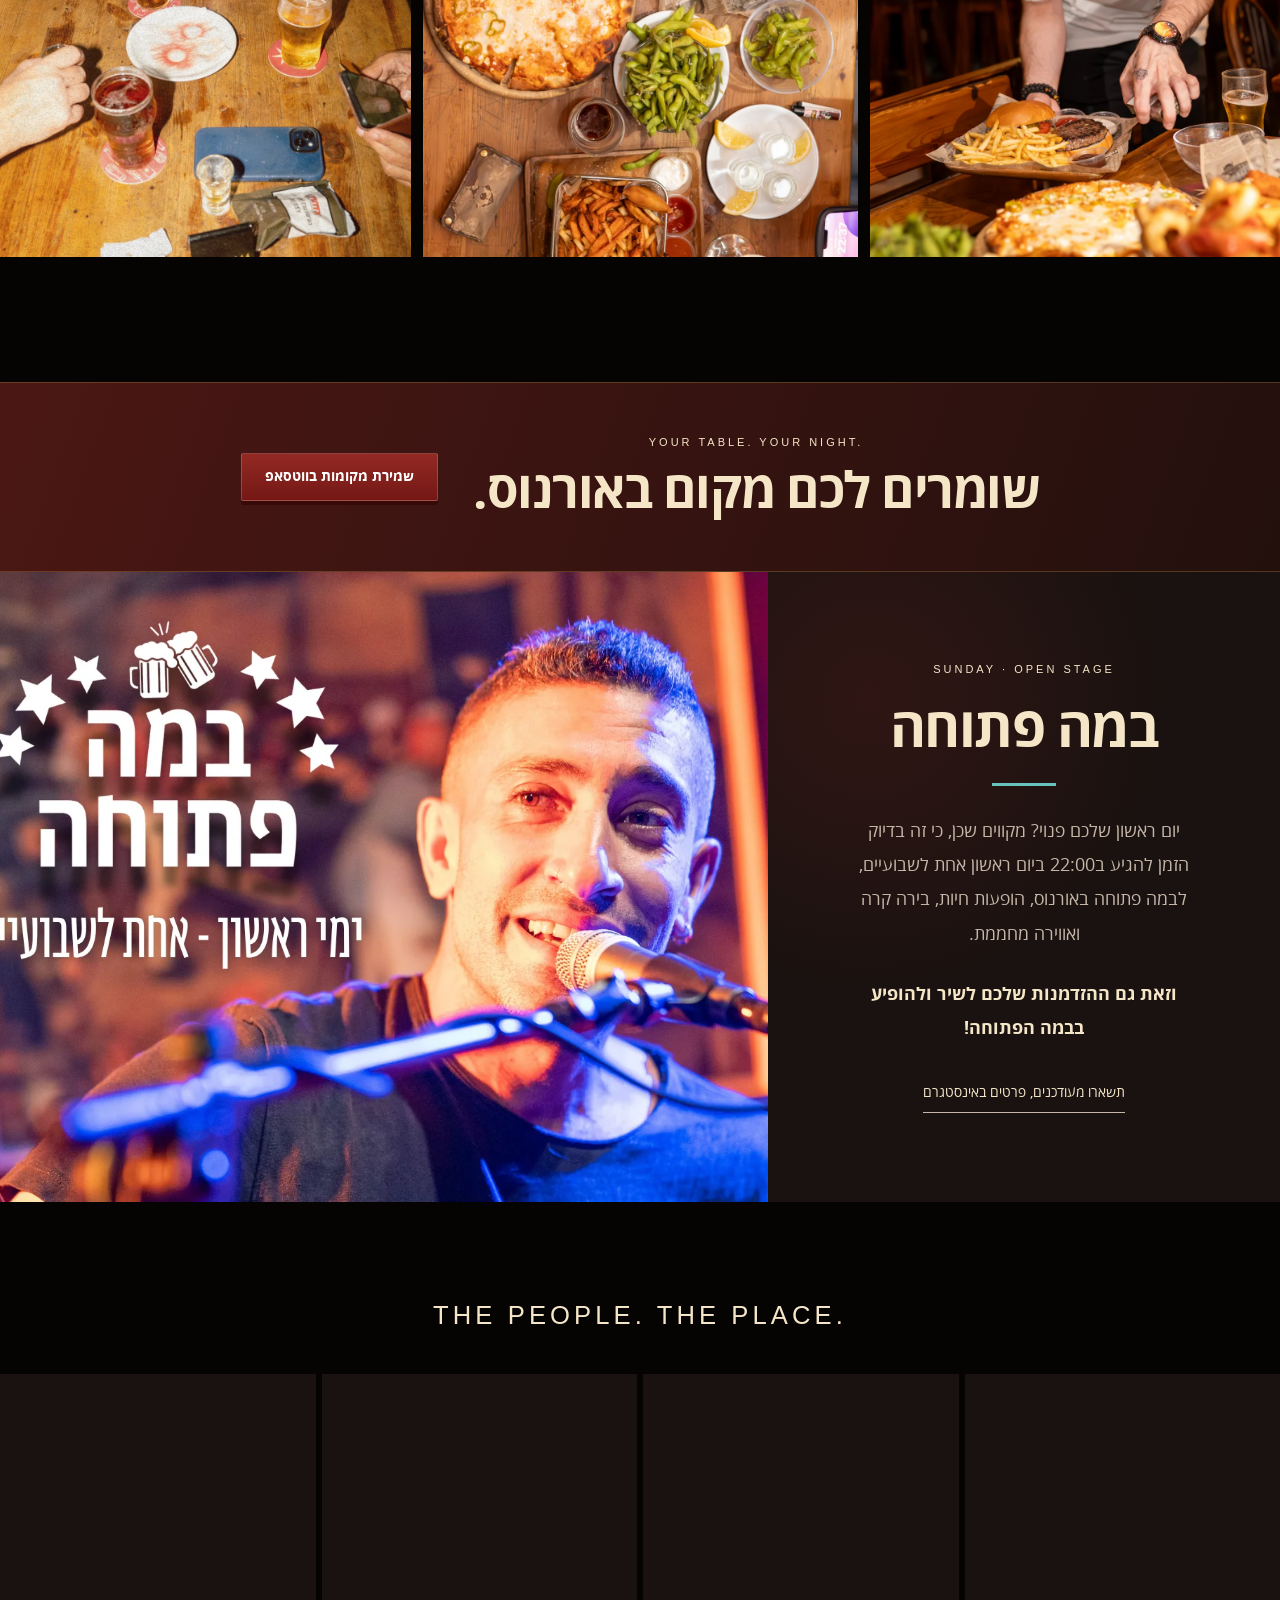
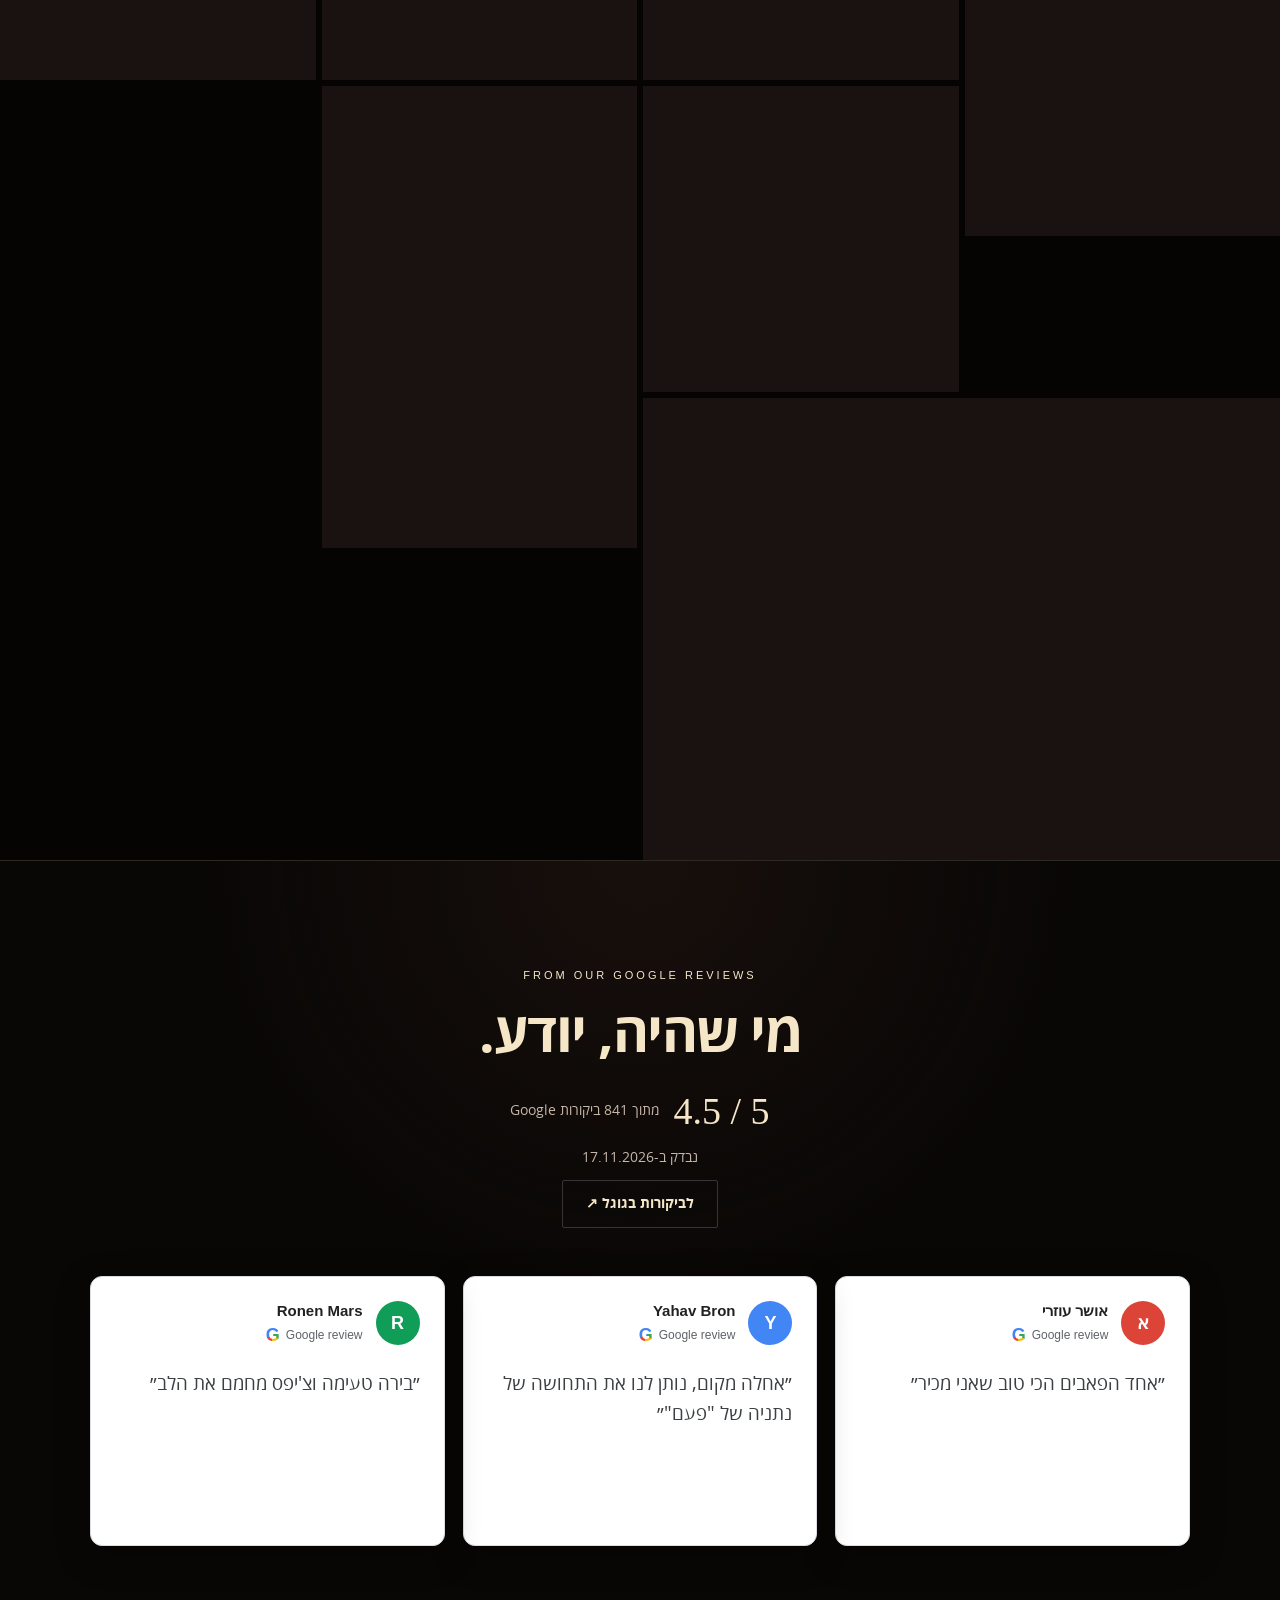
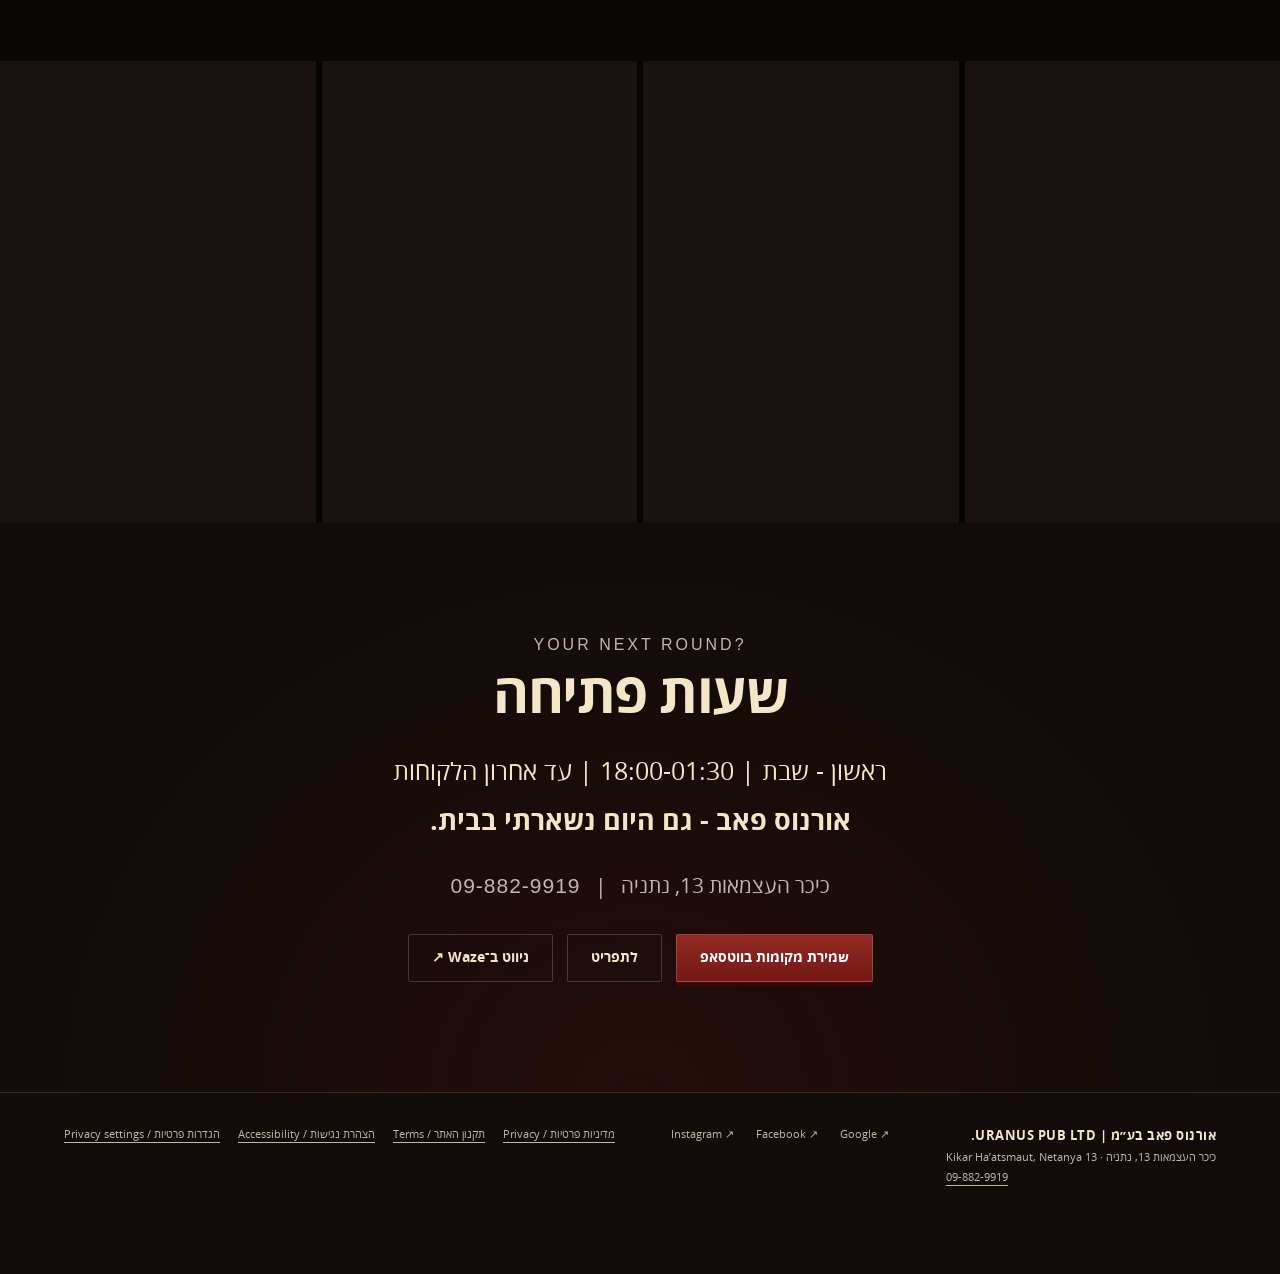
==== commit e804b985: "Add formal privacy policy and website terms" ====
--- a/index.html
+++ b/index.html
@@ -11,7 +11,7 @@
   <link rel="icon" href="assets/logo-wordmark.png">
   <link rel="stylesheet" href="style.css?v=20261119">
   <link rel="stylesheet" href="accessibility.css?v=20261119">
-  <script src="meta-pixel.js?v=20261119" defer></script>
+  <script src="meta-pixel.js?v=20261119-2" defer></script>
 </head>
 <body>
   <a class="skip-link" href="#main-content">דילוג לתוכן המרכזי</a>
@@ -204,9 +204,9 @@
   </main>
 
   <footer>
-    <div class="footer-business"><strong>אורנוס פאב | URANUS PUB</strong><span>כיכר העצמאות 13, נתניה · 13 Kikar Ha’atsmaut, Netanya</span><a href="tel:+97298829919" dir="ltr">09-882-9919</a></div>
+    <div class="footer-business"><strong>אורנוס פאב בע״מ | URANUS PUB LTD.</strong><span>כיכר העצמאות 13, נתניה · 13 Kikar Ha’atsmaut, Netanya</span><a href="tel:+97298829919" dir="ltr">09-882-9919</a></div>
     <div class="social-links"><a href="https://www.instagram.com/uranusbar/" target="_blank" rel="noopener">Instagram ↗</a><a href="https://www.facebook.com/UranusPub" target="_blank" rel="noopener">Facebook ↗</a><a href="https://share.google/IBmlb4L29uBYPiGFV" target="_blank" rel="noopener">Google ↗</a></div>
-    <div class="footer-support"><div class="legal-links"><a href="privacy.html">מדיניות פרטיות / Privacy</a><a href="accessibility.html">הצהרת נגישות / Accessibility</a><button class="privacy-settings" type="button" data-privacy-settings>הגדרות פרטיות / Privacy settings</button></div><a class="footer-report" href="https://wa.link/2mtqrc" target="_blank" rel="noopener">פניות פרטיות ונגישות ב־WhatsApp ↗</a></div>
+    <div class="footer-support"><div class="legal-links"><a href="privacy.html">מדיניות פרטיות / Privacy</a><a href="terms.html">תקנון האתר / Terms</a><a href="accessibility.html">הצהרת נגישות / Accessibility</a><button class="privacy-settings" type="button" data-privacy-settings>הגדרות פרטיות / Privacy settings</button></div></div>
   </footer>
 
   <script src="app.js?v=20261119"></script>
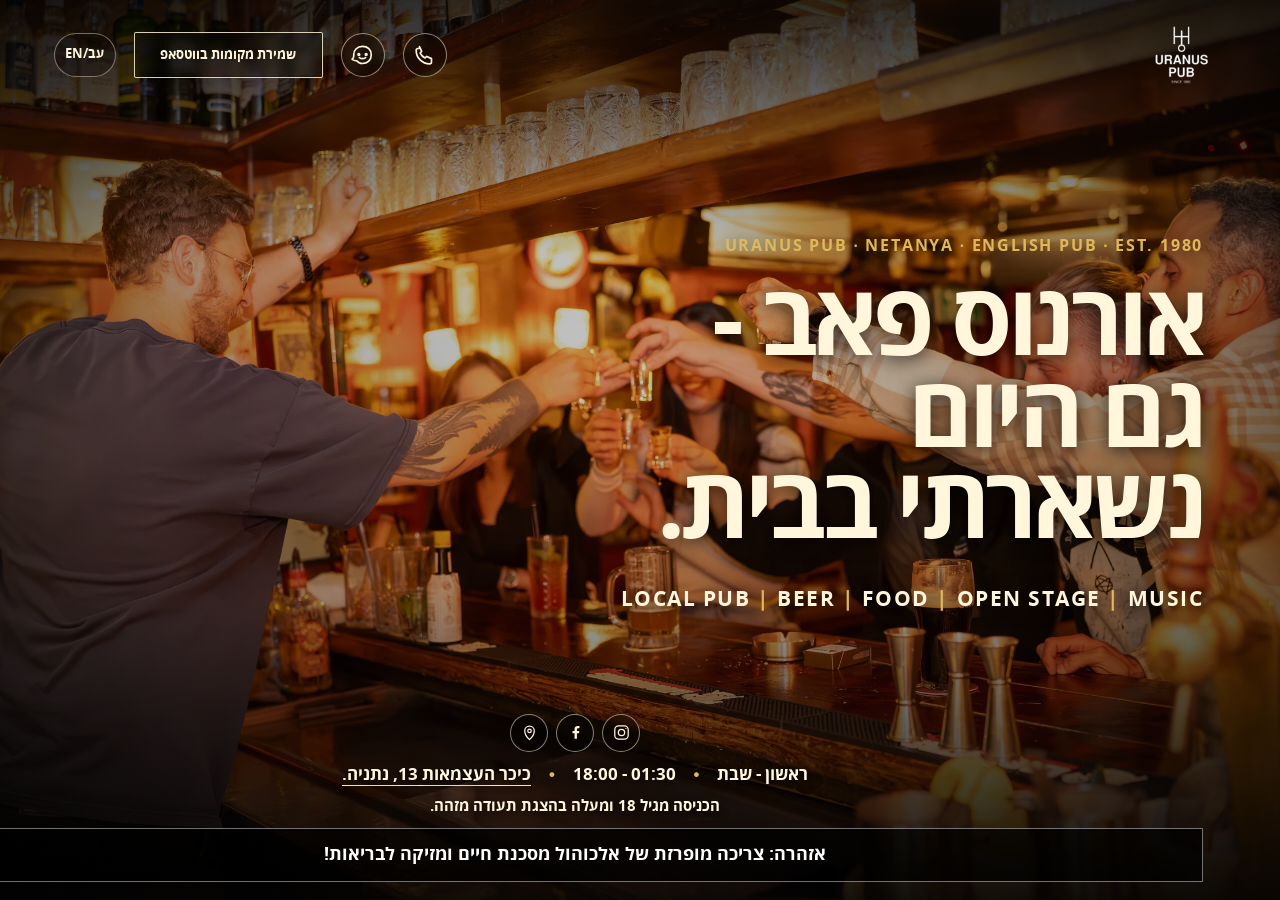
==== commit c7f086a2: "Publish site 2 one-screen landing page" ====
--- a/index.html
+++ b/index.html
@@ -2,213 +2,79 @@
 <html lang="he" dir="rtl">
 <head>
   <meta charset="utf-8">
-  <meta name="viewport" content="width=device-width,initial-scale=1">
-  <meta name="robots" content="noindex,nofollow">
-  <meta name="referrer" content="strict-origin-when-cross-origin">
-  <meta http-equiv="Content-Security-Policy" content="default-src 'self'; script-src 'self' https://connect.facebook.net; connect-src 'self' https://www.facebook.com https://connect.facebook.net; img-src 'self' data: https://www.facebook.com; style-src 'self'; font-src 'self'; media-src 'self'; object-src 'none'; base-uri 'self'; form-action 'none'">
-  <meta name="description" content="אורנוס פאב - הבר האנגלי של נתניה מאז 1980. כיכר העצמאות 13. שמירת מקומות בווטסאפ.">
-  <title>אורנוס פאב | מאז 1980</title>
+  <meta name="viewport" content="width=device-width, initial-scale=1, viewport-fit=cover">
+  <meta name="theme-color" content="#080706">
+  <meta name="description" content="אורנוס פאב - הפאב האנגלי של נתניה מאז 1980. כיכר העצמאות 13, נתניה.">
+  <title>אורנוס פאב | נתניה מאז 1980</title>
   <link rel="icon" href="assets/logo-wordmark.png">
-  <link rel="stylesheet" href="style.css?v=20261119">
-  <link rel="stylesheet" href="accessibility.css?v=20261119">
-  <script src="meta-pixel.js?v=20261119-2" defer></script>
+  <link rel="preload" href="assets/fonts/opensanshebrew-bold-webfont.woff" as="font" type="font/woff" crossorigin>
+  <link rel="stylesheet" href="style.css?v=20261120">
 </head>
 <body>
-  <a class="skip-link" href="#main-content">דילוג לתוכן המרכזי</a>
+  <a class="skip-link" href="#main-content" data-t="skip">דילוג לתוכן המרכזי</a>
 
-  <header class="site-header">
-    <div class="brand-contact">
-      <a class="wordmark" href="#home" aria-label="Uranus Pub home">
-        <img src="assets/logo-wordmark.png" alt="Uranus Pub - Since 1980" width="1080" height="1080">
+  <div class="background" aria-hidden="true">
+    <video id="background-video" autoplay muted loop playsinline preload="auto" poster="assets/photo-library/bar-action.webp">
+      <source src="assets/pub-night.mp4" type="video/mp4">
+    </video>
+  </div>
+  <div class="shade" aria-hidden="true"></div>
+
+  <header class="site-header" data-label-t="headerLabel" aria-label="קישורים מהירים">
+    <a class="logo" href="#main-content" data-label-t="homeLabel" aria-label="אורנוס פאב - לדף הבית">
+      <img src="assets/logo-wordmark.png" alt="Uranus Pub - Since 1980" width="1080" height="1080">
+    </a>
+
+    <nav class="quick-actions" data-label-t="navLabel" aria-label="יצירת קשר וניווט">
+      <a class="icon-link" href="tel:+97298829919" data-label-t="callLabel" aria-label="חיוג לאורנוס פאב, 09-882-9919">
+        <svg viewBox="0 0 24 24" aria-hidden="true"><path d="M7.2 3.5 9.3 8 7.9 9.7c1 2.1 2.5 3.6 4.6 4.6l1.7-1.4 4.5 2.1v3.2c0 1-.8 1.8-1.8 1.8C9.8 20 4 14.2 4 7.1c0-1 .8-1.8 1.8-1.8h1.4Z"/></svg>
       </a>
-      <div class="header-contact">
-        <span data-t="headerHours">ראשון עד שבת · 18:00-01:30</span>
-        <span class="last-guest" data-t="lastGuest">ועד אחרון הלקוחות</span>
-      </div>
-    </div>
-    <nav aria-label="ניווט ראשי">
-      <div class="header-actions" aria-label="יצירת קשר וניווט">
-        <a class="header-action" href="tel:+97298829919" data-label-t="callLabel" aria-label="התקשרו לאורנוס פאב">
-          <svg viewBox="0 0 24 24" aria-hidden="true">
-            <path d="M22 16.92v3a2 2 0 0 1-2.18 2 19.8 19.8 0 0 1-8.63-3.07 19.5 19.5 0 0 1-6-6A19.8 19.8 0 0 1 2.12 4.18 2 2 0 0 1 4.11 2h3a2 2 0 0 1 2 1.72c.13.96.36 1.9.69 2.8a2 2 0 0 1-.45 2.11L8.09 9.91a16 16 0 0 0 6 6l1.27-1.27a2 2 0 0 1 2.11-.45c.9.33 1.84.56 2.8.69A2 2 0 0 1 22 16.92Z"/>
-          </svg>
-        </a>
-        <a class="header-action" href="https://waze.com/ul/hsv8zcjdgs" target="_blank" rel="noopener" data-label-t="wazeLabel" aria-label="ניווט לאורנוס פאב ב־Waze">
-          <svg class="waze-line-icon" viewBox="0 0 24 24" aria-hidden="true">
-            <path d="M5 13 6.6 8.8A2.8 2.8 0 0 1 9.2 7h5.6a2.8 2.8 0 0 1 2.6 1.8L19 13"/>
-            <path d="M4 13h16a2 2 0 0 1 2 2v3H2v-3a2 2 0 0 1 2-2Z"/>
-            <path d="M6 16h.01M18 16h.01"/>
-            <circle cx="6" cy="19" r="1.5"/>
-            <circle cx="18" cy="19" r="1.5"/>
-          </svg>
-        </a>
-      </div>
-      <button class="language" id="language" type="button" aria-label="Switch to English">EN</button>
-      <a data-t="menu" class="outline nav-menu" href="assets/uranus-menu.pdf" target="_blank" rel="noopener">לתפריט</a>
-      <a class="button small" href="https://wa.link/2mtqrc" target="_blank" rel="noopener" data-t="reserve">שמירת מקומות בווטסאפ</a>
+      <a class="icon-link" href="https://waze.com/ul/hsv8zcjdgs" target="_blank" rel="noopener" data-label-t="wazeLabel" aria-label="ניווט לאורנוס פאב ב-Waze">
+        <svg viewBox="0 0 24 24" aria-hidden="true"><path d="M12 3.3c-5 0-8.4 3.3-8.4 7.9v1.2c0 1.3-.5 2.4-1.6 3.2 1 .9 2.3 1.4 3.8 1.4h.6a6.9 6.9 0 0 0 5.6 2.7c4.9 0 8.4-3.3 8.4-8.3S17 3.3 12 3.3Z"/><circle cx="8.5" cy="11" r=".8"/><circle cx="15.5" cy="11" r=".8"/><path d="M9 14c1.7 1.2 4.3 1.2 6 0"/></svg>
+      </a>
+      <a class="reserve" href="https://wa.link/2mtqrc" target="_blank" rel="noopener" data-t="reserve">שמירת מקומות בווטסאפ</a>
+      <button class="language" id="language" type="button" aria-label="Switch to English"><span dir="ltr">EN/<bdi dir="rtl">עב</bdi></span></button>
     </nav>
   </header>
 
-  <main id="main-content">
-    <section class="hero" id="home">
-      <div class="hero-media">
-        <video id="heroVideo" autoplay muted loop playsinline preload="metadata" poster="assets/photo-library/bar-action.webp" aria-label="אווירת אורנוס פאב">
-          <source src="assets/pub-night.mp4" type="video/mp4">
-        </video>
-      </div>
-      <div class="hero-content">
-        <p class="eyebrow">NETANYA'S ENGLISH PUB · EST. 1980</p>
-        <h1 data-t="hero">היום נשארתי<br>בבית.</h1>
-        <p class="hero-sub" data-t="subtitle">אורנוס פאב. כיכר העצמאות 13, נתניה.</p>
-        <a class="button" href="https://wa.link/2mtqrc" target="_blank" rel="noopener">
-          <span data-t="reserve">שמירת מקומות בווטסאפ</span><span aria-hidden="true">↗</span>
-        </a>
-      </div>
-      <div class="hero-bottom">
-        <button class="video-toggle" id="videoToggle" type="button" aria-label="Pause background video">Ⅱ</button>
-        <a href="#about" data-t="scroll">קצת אורנוס ↓</a>
-      </div>
+  <main id="main-content" class="landing">
+    <section class="hero" aria-labelledby="hero-title">
+      <p class="kicker" dir="ltr">Uranus Pub · Netanya · ENGLISH PUB · EST. 1980</p>
+      <h1 id="hero-title" data-t="hero"><span class="headline-line">אורנוס פאב -</span><span class="headline-line">גם היום</span><span class="headline-line">נשארתי בבית.</span></h1>
+      <p class="highlights" dir="ltr">LOCAL PUB <span>|</span> BEER <span>|</span> FOOD <span>|</span> OPEN STAGE <span>|</span> MUSIC</p>
     </section>
 
-    <section class="story-section" id="about">
-      <div class="story-inner">
-        <p class="eyebrow">THE LOCAL. SINCE 1980.</p>
-        <h2 data-t="aboutTitle">עלינו</h2>
-        <span class="section-rule" aria-hidden="true"></span>
-        <p class="story-copy" data-t="about">הבר האנגלי האמיתי והאותנטי של נתניה, קיים מ1980 ומשלב בין לקוחות וותיקים של שנים ואווירה צעירה כאחד. בין אם זה דייט על הבר, בירה עם החברים, או סתם לנשנש את הכנפיים שלנו, האורנוס הוא בדיוק המקום בשבילכם.</p>
-        <p class="story-hours" data-t="aboutHours">יום ראשון עד שבת החל מהשעה 18:00 -1:30, ועד אחרון הלקוחות.</p>
-        <p class="story-cheers" data-t="aboutCheers">בואו להרים איתנו לחיים!</p>
-      </div>
-    </section>
+    <div class="lower-panel">
+      <section class="social" data-label-t="socialLabel" aria-label="רשתות חברתיות">
+        <div class="social-links">
+          <a href="https://www.instagram.com/uranusbar/" target="_blank" rel="noopener" data-label-t="instagramLabel" aria-label="אורנוס פאב באינסטגרם">
+            <svg viewBox="0 0 24 24" aria-hidden="true"><rect x="3.5" y="3.5" width="17" height="17" rx="5"/><circle cx="12" cy="12" r="4"/><circle cx="17.6" cy="6.7" r=".8" class="solid-dot"/></svg>
+          </a>
+          <a href="https://www.facebook.com/UranusPub" target="_blank" rel="noopener" data-label-t="facebookLabel" aria-label="אורנוס פאב בפייסבוק">
+            <svg viewBox="0 0 24 24" aria-hidden="true"><path d="M13.8 20v-7h2.5l.4-3h-2.9V8.1c0-.9.3-1.5 1.6-1.5H17V3.9c-.7-.1-1.5-.2-2.3-.2-2.3 0-3.9 1.4-3.9 4V10H8.2v3h2.6v7h3Z" class="solid-mark"/></svg>
+          </a>
+          <a href="https://www.google.com/maps/search/?api=1&amp;query=%D7%9B%D7%99%D7%9B%D7%A8+%D7%94%D7%A2%D7%A6%D7%9E%D7%90%D7%95%D7%AA+13+%D7%A0%D7%AA%D7%A0%D7%99%D7%94" target="_blank" rel="noopener" data-label-t="mapsLabel" aria-label="אורנוס פאב ב-Google Maps">
+            <svg viewBox="0 0 24 24" aria-hidden="true"><path d="M12 21s6-5.6 6-11a6 6 0 1 0-12 0c0 5.4 6 11 6 11Z"/><circle cx="12" cy="10" r="2.2"/></svg>
+          </a>
+        </div>
+      </section>
 
-    <section class="beer-card-feature" aria-labelledby="beer-card-title">
-      <div class="beer-card-media">
-        <img src="assets/beer-card.png" alt="כרטיסיית הבירות של אורנוס פאב" loading="lazy" width="1200" height="630">
-      </div>
-      <div class="beer-card-copy">
-        <p class="eyebrow">OUR BEER CARD</p>
-        <h2 id="beer-card-title" data-t="beerCardTitle">כרטיסיית הבירות שלנו.</h2>
-        <p class="beer-card-details" data-t="beerCardDetails">כרטיסיית בירות - סה״כ 10 בירות גדולות מהחבית</p>
-      </div>
-    </section>
+      <section class="contact" data-label-t="contactLabel" aria-label="שעות פתיחה וכתובת">
+        <span data-t="days">ראשון - שבת</span>
+        <span class="separator" aria-hidden="true">•</span>
+        <span class="hours" dir="ltr">18:00 - 01:30</span>
+        <span class="separator" aria-hidden="true">•</span>
+        <a href="https://www.google.com/maps/search/?api=1&amp;query=%D7%9B%D7%99%D7%9B%D7%A8+%D7%94%D7%A2%D7%A6%D7%9E%D7%90%D7%95%D7%AA+13+%D7%A0%D7%AA%D7%A0%D7%99%D7%94" target="_blank" rel="noopener" data-t="address">כיכר העצמאות 13, נתניה.</a>
+      </section>
 
-    <section class="beer-feature" aria-labelledby="happy-title">
-      <div class="beer-feature-media">
-        <img src="assets/photo-library/bar-action.webp" alt="אורחים מרימים כוסית על הבר באורנוס פאב" loading="lazy" width="2400" height="1600">
-      </div>
-      <div class="beer-feature-copy">
-        <p class="eyebrow">EVERY DAY. CHEERS.</p>
-        <h2 id="happy-title">Happy Hour</h2>
-        <span class="section-rule" aria-hidden="true"></span>
-        <p class="body-copy" data-t="happyText">בכל ימות השבוע משעה 18:00 ועד שעה 20:00 מחכה לכם האפי האוור אצלנו, של 30% הנחה על כל תפריט האוכל והאלכוהול.</p>
-        <div class="feature-hours" dir="ltr">18:00<span>—</span>20:00</div>
-        <p class="alcohol-warning" role="note"><span class="warning-he">אזהרה: צריכה מופרזת של אלכוהול מסכנת חיים ומזיקה לבריאות!</span><span class="warning-en" lang="en" dir="ltr">Warning: Excessive consumption of alcohol is life-threatening and harmful to health!</span></p>
-      </div>
-    </section>
+      <p class="age-note" data-t="age">הכניסה מגיל 18 ומעלה בהצגת תעודה מזהה.</p>
 
-    <section class="media-slider-section" id="food-drink" aria-labelledby="slider-title">
-      <div class="section-heading slider-heading">
-        <div><p class="eyebrow">FOOD. DRINKS. GOOD NIGHTS.</p><h2 id="slider-title" data-t="sliderTitle">האוכל. השתייה. האורנוס.</h2></div>
-        <div class="slider-controls">
-          <button class="slider-button" id="sliderPrev" type="button" data-label-t="sliderPrev" aria-label="לתמונה הקודמת">←</button>
-          <span class="slider-counter" id="sliderCounter" aria-live="polite">1 / 11</span>
-          <button class="slider-button" id="sliderNext" type="button" data-label-t="sliderNext" aria-label="לתמונה הבאה">→</button>
-        </div>
-      </div>
-      <div class="media-slider" id="mediaSlider" tabindex="0" data-label-t="sliderRegion" aria-label="סליידר תמונות אוכל ושתייה">
-        <figure class="slider-slide"><img src="assets/photo-library/סליידר ראשון/slide-01-table.webp" data-alt-t="slide1Alt" alt="שולחן מלא במנות באורנוס פאב" loading="eager" width="1080" height="1350"></figure>
-        <figure class="slider-slide"><img src="assets/photo-library/סליידר ראשון/slide-02-burger-service.webp" data-alt-t="slide2Alt" alt="מגיש מניח המבורגר על השולחן" loading="lazy" width="1080" height="1350"></figure>
-        <figure class="slider-slide"><img src="assets/photo-library/סליידר ראשון/slide-03-burger-guest.webp" data-alt-t="slide3Alt" alt="אורחת נהנית מהמבורגר באורנוס" loading="lazy" width="1080" height="1350"></figure>
-        <figure class="slider-slide"><img src="assets/photo-library/סליידר ראשון/slide-04-sharing-food.webp" data-alt-t="slide4Alt" alt="חברים חולקים מנות סביב השולחן" loading="lazy" width="1080" height="1350"></figure>
-        <figure class="slider-slide"><img src="assets/photo-library/סליידר ראשון/slide-05-dessert.webp" data-alt-t="slide5Alt" alt="קינוח עם גלידה לצד בירה" loading="lazy" width="1080" height="1350"></figure>
-        <figure class="slider-slide"><img src="assets/photo-library/סליידר ראשון/slide-06-cheers.webp" data-alt-t="slide6Alt" alt="מרימים כוסות לחיים באורנוס" loading="lazy" width="1080" height="1350"></figure>
-        <figure class="slider-slide"><img src="assets/photo-library/סליידר ראשון/slide-07-cocktail.webp" data-alt-t="slide7Alt" alt="קוקטייל על בר העץ של אורנוס" loading="lazy" width="1080" height="1350"></figure>
-        <figure class="slider-slide"><img src="assets/photo-library/סליידר ראשון/slide-08-beer-tap.webp" data-alt-t="slide8Alt" alt="מוזגים בירה קרה מהברז" loading="lazy" width="1080" height="1350"></figure>
-        <figure class="slider-slide"><img src="assets/photo-library/סליידר ראשון/slide-09-pub-crowd.webp" data-alt-t="slide9Alt" alt="הקהל והאווירה באורנוס פאב" loading="lazy" width="1080" height="1350"></figure>
-        <figure class="slider-slide"><img src="assets/photo-library/סליידר ראשון/slide-10-pub-poster.webp" data-alt-t="slide10Alt" alt="פריט וינטג׳ על קיר הפאב" loading="lazy" width="1080" height="1350"></figure>
-        <figure class="slider-slide"><img src="assets/photo-library/סליידר ראשון/slide-11-beers-table.webp" data-alt-t="slide11Alt" alt="שולחן חברים עם בירות באורנוס פאב" loading="lazy" width="1080" height="1350"></figure>
-      </div>
-    </section>
-
-    <section class="reserve-strip" aria-labelledby="reserve-strip-title">
-      <div><p class="eyebrow">YOUR TABLE. YOUR NIGHT.</p><h2 id="reserve-strip-title" data-t="reserveStripTitle">שומרים לכם מקום באורנוס.</h2></div>
-      <a class="button reserve-strip-button" href="https://wa.link/2mtqrc" target="_blank" rel="noopener" data-t="reserve">שמירת מקומות בווטסאפ</a>
-    </section>
-
-    <section class="stage-feature" id="open-stage">
-      <div class="stage-feature-media"><img src="assets/photo-library/open-stage.webp" alt="במה פתוחה באורנוס, אחת לשבועיים ביום ראשון" loading="lazy" width="1350" height="898"></div>
-      <div class="stage-feature-copy">
-        <p class="eyebrow" data-t="stageEyebrow">SUNDAY · OPEN STAGE</p><h2 data-t="stageTitle">במה פתוחה</h2><span class="section-rule" aria-hidden="true"></span>
-        <p class="body-copy" data-t="stage">יום ראשון שלכם פנוי? מקווים שכן, כי זה בדיוק הזמן להגיע ב22:00 ביום ראשון אחת לשבועיים, לבמה פתוחה באורנוס, הופעות חיות, בירה קרה ואווירה מחממת.</p>
-        <p class="body-copy stage-extra" data-t="stageExtra">וזאת גם ההזדמנות שלכם לשיר ולהופיע בבמה הפתוחה!</p>
-        <a class="text-link" href="https://www.instagram.com/uranusbar/" target="_blank" rel="noopener" data-t="instagram">תשארו מעודכנים, פרטים באינסטגרם</a>
-      </div>
-    </section>
-
-    <section class="remaining-gallery" id="gallery" aria-labelledby="gallery-title">
-      <div class="gallery-heading"><p class="eyebrow gallery-title" id="gallery-title">THE PEOPLE. THE PLACE.</p></div>
-      <div class="photo-mosaic">
-        <figure><img src="assets/photo-library/best%2010/DSC00470.webp" alt="צוות הבר מחייך מאחורי הדלפק" loading="lazy" width="2400" height="1600"></figure>
-        <figure><img src="assets/photo-library/best%2010/11.webp" alt="המבורגר וצ׳יפס באורנוס" loading="lazy" width="1080" height="1350"></figure>
-        <figure><img src="assets/photo-library/best%2010/DSC00570.webp" alt="חברים מרימים כוסית באורנוס" loading="lazy" width="2400" height="1600"></figure>
-        <figure><img src="assets/photo-library/best%2010/29.webp" alt="מזיגת בירה טרייה מהברז" loading="lazy" width="1080" height="1350"></figure>
-        <figure><img src="assets/photo-library/best%2010/DSC06992.webp" alt="אורחת נהנית מכוס בירה באורנוס" loading="lazy" width="2400" height="1600"></figure>
-        <figure><img src="assets/photo-library/best%2010/22.webp" alt="אוכל ושתייה סביב שולחן באורנוס" loading="lazy" width="1080" height="1350"></figure>
-        <figure><img src="assets/photo-library/best%2010/friends.webp" alt="חברים מבלים יחד באורנוס פאב" loading="lazy" width="1080" height="1350"></figure>
-      </div>
-    </section>
-
-    <section class="reviews-section" id="reviews">
-      <div class="reviews-intro">
-        <p class="eyebrow">FROM OUR GOOGLE REVIEWS</p><h2 data-t="reviewsTitle">מי שהיה, יודע.</h2>
-        <p class="review-rating"><strong>4.5 / 5</strong> <span data-t="ratingCount">מתוך 841 ביקורות Google</span></p>
-        <p class="muted" data-t="reviewSnapshot">נבדק ב-17.11.2026</p>
-        <a class="outline" href="https://share.google/IBmlb4L29uBYPiGFV" target="_blank" rel="noopener" data-t="googleReviews">לביקורות בגוגל ↗</a>
-      </div>
-      <div class="review-list">
-        <article class="review-item">
-          <header class="review-card-header"><span class="review-avatar" aria-hidden="true">א</span><div><a href="https://www.google.com/maps/contrib/113384491899682674726/reviews?hl=iw" target="_blank" rel="noopener">אושר עוזרי</a><p class="review-source"><span class="google-mark" aria-hidden="true">G</span> Google review</p></div></header>
-          <blockquote data-t="reviewOne">״אחד הפאבים הכי טוב שאני מכיר״</blockquote>
-        </article>
-        <article class="review-item">
-          <header class="review-card-header"><span class="review-avatar review-avatar-blue" aria-hidden="true">Y</span><div><a href="https://www.google.com/maps/contrib/106945907294409989774/reviews?hl=iw" target="_blank" rel="noopener">Yahav Bron</a><p class="review-source"><span class="google-mark" aria-hidden="true">G</span> Google review</p></div></header>
-          <blockquote data-t="reviewTwo">״אחלה מקום, נותן לנו את התחושה של נתניה של &quot;פעם&quot;״</blockquote>
-        </article>
-        <article class="review-item">
-          <header class="review-card-header"><span class="review-avatar review-avatar-green" aria-hidden="true">R</span><div><a href="https://www.google.com/maps/contrib/115951551822089594527/reviews?hl=iw" target="_blank" rel="noopener">Ronen Mars</a><p class="review-source"><span class="google-mark" aria-hidden="true">G</span> Google review</p></div></header>
-          <blockquote data-t="reviewThree">״בירה טעימה וצ'יפס מחמם את הלב״</blockquote>
-        </article>
-      </div>
-    </section>
-
-    <section class="remaining-gallery gallery-after-reviews" aria-label="תמונות נוספות מאורנוס פאב">
-      <div class="photo-mosaic photo-mosaic-final">
-        <figure><img src="assets/photo-library/best%2010/DSC07019.webp" alt="חברות מבלות יחד בפאב" loading="lazy" width="2400" height="1600"></figure>
-        <figure><img src="assets/photo-library/best%2010/8.webp" alt="פריט גינס על קיר הפאב" loading="lazy" width="1080" height="1350"></figure>
-        <figure><img src="assets/photo-library/best%2010/DSC07037.webp" alt="ערב עמוס ושמח סביב הבר" loading="lazy" width="2400" height="1600"></figure>
-        <figure><img src="assets/photo-library/best%2010/15.webp" alt="שתי כוסות בירה קרה באורנוס" loading="lazy" width="1080" height="1350"></figure>
-      </div>
-    </section>
-
-    <section class="visit-section" id="visit">
-      <p class="eyebrow">YOUR NEXT ROUND?</p><h2 data-t="visitTitle">שעות פתיחה</h2>
-      <p class="visit-hours" data-t="opening">ראשון - שבת | 18:00-01:30 | עד אחרון הלקוחות</p>
-      <p class="visit-tagline" data-t="closing">אורנוס פאב - גם היום נשארתי בבית.</p>
-      <div class="visit-contact-line">
-        <a class="visit-address" href="https://share.google/IBmlb4L29uBYPiGFV" target="_blank" rel="noopener" data-t="address">כיכר העצמאות 13, נתניה</a>
-        <span aria-hidden="true">|</span>
-        <a class="visit-phone" href="tel:+97298829919" dir="ltr">09-882-9919</a>
-      </div>
-      <div class="visit-buttons"><a class="button" href="https://wa.link/2mtqrc" target="_blank" rel="noopener" data-t="reserve">שמירת מקומות בווטסאפ</a><a class="outline" href="assets/uranus-menu.pdf" target="_blank" rel="noopener" data-t="menu">לתפריט</a><a class="outline" href="https://waze.com/ul/hsv8zcjdgs" target="_blank" rel="noopener" data-t="waze">ניווט ב־Waze ↗</a></div>
-    </section>
+      <aside class="alcohol-warning" role="note" data-label-t="warningLabel" aria-label="אזהרת צריכת אלכוהול">
+        <span data-t="warning">אזהרה: צריכה מופרזת של אלכוהול מסכנת חיים ומזיקה לבריאות!</span>
+      </aside>
+    </div>
   </main>
 
-  <footer>
-    <div class="footer-business"><strong>אורנוס פאב בע״מ | URANUS PUB LTD.</strong><span>כיכר העצמאות 13, נתניה · 13 Kikar Ha’atsmaut, Netanya</span><a href="tel:+97298829919" dir="ltr">09-882-9919</a></div>
-    <div class="social-links"><a href="https://www.instagram.com/uranusbar/" target="_blank" rel="noopener">Instagram ↗</a><a href="https://www.facebook.com/UranusPub" target="_blank" rel="noopener">Facebook ↗</a><a href="https://share.google/IBmlb4L29uBYPiGFV" target="_blank" rel="noopener">Google ↗</a></div>
-    <div class="footer-support"><div class="legal-links"><a href="privacy.html">מדיניות פרטיות / Privacy</a><a href="terms.html">תקנון האתר / Terms</a><a href="accessibility.html">הצהרת נגישות / Accessibility</a><button class="privacy-settings" type="button" data-privacy-settings>הגדרות פרטיות / Privacy settings</button></div></div>
-  </footer>
-
-  <script src="app.js?v=20261119"></script>
+  <script src="app.js?v=20261120"></script>
 </body>
 </html>
--- a/style.css
+++ b/style.css
@@ -1,320 +1,406 @@
 @font-face {
-  font-family: 'Open Sans Hebrew';
-  src: url('assets/fonts/opensanshebrew-regular-webfont.woff') format('woff');
+  font-family: "Open Sans Hebrew";
+  src: url("assets/fonts/opensanshebrew-regular-webfont.woff") format("woff");
+  font-weight: 400;
   font-style: normal;
-  font-weight: 400;
   font-display: swap;
 }
 
 @font-face {
-  font-family: 'Open Sans Hebrew';
-  src: url('assets/fonts/opensanshebrew-bold-webfont.woff') format('woff');
+  font-family: "Open Sans Hebrew";
+  src: url("assets/fonts/opensanshebrew-bold-webfont.woff") format("woff");
+  font-weight: 700;
   font-style: normal;
-  font-weight: 700;
   font-display: swap;
 }
 
 :root {
-  --bg: #110c0a;
-  --surface: #1a1210;
-  --surface-deep: #090706;
-  --cream: #f5e6c8;
-  --muted: #c5b6a8;
-  --line: #f5e6c826;
-  --gold: #c9a44c;
-  --red: #741815;
-  --red-light: #932923;
-  --aqua: #68c2bd;
-  --font-brand: 'Open Sans Hebrew', Arial, sans-serif;
+  color-scheme: dark;
+  --cream: #fff6dc;
+  --gold: #dfb85a;
+  --ink: #090806;
 }
 
 * { box-sizing: border-box; }
-html { scroll-behavior: smooth; scroll-padding-top: 92px; }
-body { margin: 0; overflow-x: hidden; background: var(--bg); color: var(--cream); font-family: var(--font-brand); }
-img, video { display: block; max-width: 100%; }
-a { color: inherit; text-decoration: none; }
-button { color: inherit; font: inherit; cursor: pointer; }
-button, a { -webkit-tap-highlight-color: transparent; }
-button:focus-visible, a:focus-visible, [tabindex]:focus-visible { outline: 3px solid var(--gold); outline-offset: 5px; }
-
-.site-header, .legal-header {
+
+html,
+body {
+  width: 100%;
+  min-width: 320px;
+  height: 100%;
+  margin: 0;
+  overflow: hidden;
+}
+
+body {
+  color: var(--cream);
+  background: var(--ink);
+  font-family: "Open Sans Hebrew", Arial, sans-serif;
+  -webkit-font-smoothing: antialiased;
+}
+
+a { color: inherit; }
+
+.skip-link {
   position: fixed;
-  z-index: 30;
-  inset: 0 0 auto;
+  z-index: 20;
+  top: 8px;
+  right: 8px;
+  padding: 10px 14px;
+  color: var(--ink);
+  background: var(--cream);
+  transform: translateY(-150%);
+}
+
+.skip-link:focus { transform: translateY(0); }
+
+.background,
+.shade {
+  position: fixed;
+  inset: 0;
+}
+
+.background video {
+  width: 100%;
+  height: 100%;
+  object-fit: cover;
+  object-position: center 44%;
+}
+
+.shade {
+  background:
+    linear-gradient(180deg, rgba(2, 2, 2, .78) 0%, rgba(5, 4, 2, .18) 28%, rgba(5, 4, 2, .3) 66%, rgba(2, 2, 2, .9) 100%),
+    radial-gradient(circle at 50% 48%, transparent 0%, rgba(4, 3, 2, .22) 62%, rgba(4, 3, 2, .68) 100%);
+}
+
+.site-header {
+  position: fixed;
+  z-index: 5;
+  top: 0;
+  right: 0;
+  left: 0;
   display: flex;
   align-items: center;
   justify-content: space-between;
-  min-height: 82px;
-  padding: 8px 5vw;
-  direction: ltr;
-  border-bottom: 1px solid var(--line);
-  background: #110c0aeb;
-  backdrop-filter: blur(14px);
-}
-
-.brand-contact { display: flex; align-items: center; gap: 20px; }
-.wordmark { position: relative; display: block; flex-shrink: 0; width: 68px; height: 66px; overflow: hidden; }
-.wordmark img { position: absolute; top: 50%; left: 50%; width: 90px; max-width: none; height: auto; transform: translate(-50%, -50%); mix-blend-mode: screen; }
-.header-contact { display: flex; flex-direction: column; gap: 2px; direction: rtl; text-align: right; color: var(--muted); font-size: 11px; }
-.header-contact span { white-space: nowrap; }
-.last-guest { font-size: 10px; }
-nav { display: flex; align-items: center; gap: 10px; direction: rtl; }
-html[dir='ltr'] nav { direction: ltr; }
-html[dir='ltr'] .header-contact { direction: ltr; text-align: left; }
-.header-actions { display: flex; align-items: center; gap: 3px; }
-.header-action {
+  height: clamp(76px, 12vh, 112px);
+  padding: max(10px, env(safe-area-inset-top)) clamp(18px, 4.2vw, 68px) 8px;
+}
+
+.logo {
   display: grid;
+  width: clamp(64px, 7vw, 92px);
+  height: clamp(64px, 7vw, 92px);
+  place-items: center;
+}
+
+.logo img {
+  display: block;
+  width: 100%;
+  height: 100%;
+  object-fit: contain;
+  filter: drop-shadow(0 3px 12px rgba(0, 0, 0, .55));
+}
+
+.quick-actions {
+  display: flex;
+  align-items: center;
+  gap: clamp(8px, 1.4vw, 22px);
+}
+
+.icon-link {
+  display: inline-grid;
   width: 44px;
   height: 44px;
+  align-items: center;
+  justify-items: center;
   flex: 0 0 44px;
+  padding: 0;
+  border: 1px solid rgba(255, 246, 220, .52);
+  border-radius: 50%;
+  background: rgba(4, 3, 2, .36);
+  text-decoration: none;
+  backdrop-filter: blur(5px);
+}
+
+.icon-link svg {
+  width: 25px;
+  height: 25px;
+  overflow: visible;
+  fill: none;
+  stroke: currentColor;
+  stroke-width: 1.6;
+  stroke-linecap: round;
+  stroke-linejoin: round;
+}
+
+.reserve {
+  display: inline-flex;
+  align-items: center;
+  justify-content: center;
+  min-height: 46px;
+  padding: 10px clamp(14px, 2vw, 28px);
+  border: 1px solid rgba(255, 246, 220, .84);
+  border-radius: 2px;
+  background: rgba(8, 7, 6, .32);
+  box-shadow: inset 0 0 0 1px rgba(0, 0, 0, .18), 0 8px 30px rgba(0, 0, 0, .18);
+  font-size: clamp(.77rem, 1.05vw, .95rem);
+  font-weight: 700;
+  text-align: center;
+  text-decoration: none;
+  backdrop-filter: blur(5px);
+}
+
+.language {
+  display: inline-flex;
+  align-items: center;
+  justify-content: center;
+  min-width: 62px;
+  min-height: 44px;
+  padding: 7px;
+  border: 1px solid rgba(255, 246, 220, .42);
+  border-radius: 999px;
+  color: var(--cream);
+  background: rgba(4, 3, 2, .28);
+  font: 700 .82rem/1 "Open Sans Hebrew", Arial, sans-serif;
+  unicode-bidi: isolate;
+  white-space: nowrap;
+  cursor: pointer;
+}
+
+.language span {
+  display: block;
+  direction: ltr;
+  unicode-bidi: isolate;
+  white-space: nowrap;
+}
+
+.icon-link,
+.reserve,
+.language,
+.contact a {
+  transition: color .18s ease, border-color .18s ease, background-color .18s ease, transform .18s ease;
+}
+
+.icon-link:hover,
+.icon-link:focus-visible {
+  color: var(--ink);
+  border-color: var(--gold);
+  background: var(--gold);
+  transform: translateY(-2px);
+}
+
+.language:hover,
+.language:focus-visible,
+.contact a:hover,
+.contact a:focus-visible { color: var(--gold); }
+
+.reserve:hover,
+.reserve:focus-visible {
+  color: var(--ink);
+  border-color: var(--cream);
+  background: var(--cream);
+  transform: translateY(-1px);
+}
+
+.landing {
+  position: relative;
+  z-index: 2;
+  display: grid;
+  grid-template-rows: 1fr auto;
+  align-items: end;
+  width: min(100%, 1500px);
+  height: 100dvh;
+  min-height: 480px;
+  margin: 0 auto;
+  padding: clamp(94px, 15vh, 138px) clamp(20px, 6vw, 96px) max(18px, env(safe-area-inset-bottom));
+}
+
+.hero {
+  align-self: center;
+  width: 100%;
+  margin: 0;
+  text-align: right;
+  text-shadow: 0 3px 18px rgba(0, 0, 0, .72);
+}
+
+html[dir='ltr'] .hero { text-align: left; }
+
+.kicker {
+  margin: 0 0 clamp(14px, 2.7vh, 28px);
+  color: var(--gold);
+  font-size: clamp(.5rem, 2.15vw, .98rem);
+  font-weight: 700;
+  letter-spacing: clamp(.02em, .14vw, .15em);
+  text-transform: uppercase;
+  white-space: nowrap;
+}
+
+h1 {
+  margin: 0;
+  font-size: clamp(2.1rem, 9.2vw, 6.2rem);
+  font-weight: 700;
+  line-height: .92;
+  letter-spacing: -.045em;
+}
+
+.headline-line {
+  display: block;
+  white-space: nowrap;
+}
+
+.highlights {
+  margin: clamp(18px, 3.5vh, 34px) 0 0;
+  font-size: clamp(.52rem, 2.55vw, 1.34rem);
+  font-weight: 700;
+  letter-spacing: clamp(.02em, .12vw, .18em);
+  white-space: nowrap;
+}
+
+.highlights span { color: var(--gold); }
+
+.lower-panel {
+  display: grid;
+  justify-items: center;
+  width: 100%;
+  gap: clamp(8px, 1.3vh, 14px);
+}
+
+.social {
+  display: flex;
+  align-items: center;
+  justify-content: center;
+  gap: 13px;
+}
+
+.social-links {
+  display: flex;
+  gap: 8px;
+}
+
+.social-links a {
+  display: grid;
+  width: 38px;
+  height: 38px;
   place-items: center;
-  border: 0;
+  border: 1px solid rgba(255, 246, 220, .52);
   border-radius: 50%;
+  background: rgba(4, 3, 2, .36);
+  backdrop-filter: blur(5px);
+  transition: color .18s ease, border-color .18s ease, background-color .18s ease, transform .18s ease;
+}
+
+.social-links a:hover,
+.social-links a:focus-visible {
+  color: var(--ink);
+  border-color: var(--gold);
+  background: var(--gold);
+  transform: translateY(-2px);
+}
+
+.social-links svg {
+  width: 19px;
+  height: 19px;
+  fill: none;
+  stroke: currentColor;
+  stroke-width: 1.6;
+  stroke-linecap: round;
+  stroke-linejoin: round;
+}
+
+.social-links .solid-dot,
+.social-links .solid-mark {
+  fill: currentColor;
+  stroke: none;
+}
+
+.age-note {
+  margin: 0;
+  font-size: clamp(.88rem, 1.2vw, 1rem);
+  font-weight: 700;
+  text-align: center;
+  text-shadow: 0 2px 10px #000;
+}
+
+.alcohol-warning {
+  display: grid;
+  justify-self: center;
+  width: calc(100vw - 24px);
+  min-height: 6dvh;
+  margin: 0;
+  padding: 8px 16px;
+  place-items: center;
+  border: 1px solid rgba(255, 255, 255, .44);
   color: #fff;
-  background: transparent;
-  transition: color .2s ease, background .2s ease, transform .2s ease;
-}
-.header-action:hover { color: var(--gold); background: #ffffff0d; transform: translateY(-1px); }
-.header-action svg { width: 23px; height: 23px; overflow: visible; fill: none; stroke: currentColor; stroke-width: 1.55; stroke-linecap: round; stroke-linejoin: round; }
-.header-action .waze-line-icon { width: 27px; height: 27px; stroke-width: 1.35; }
-
-.button, .outline {
-  display: inline-flex;
+  background: rgba(0, 0, 0, .72);
+  font-size: max(18px, 1.15vw);
+  font-weight: 700;
+  line-height: 1.45;
+  text-align: center;
+  text-shadow: none;
+}
+
+.contact {
+  display: flex;
   align-items: center;
   justify-content: center;
-  gap: 20px;
-  min-height: 48px;
-  padding: 13px 23px;
-  border: 1px solid #ffffff2e;
-  border-radius: 2px;
-  font-size: 14px;
-  font-weight: 700;
-  transition: transform .2s ease, background .2s ease, border-color .2s ease;
-}
-.button { color: #fff; background: linear-gradient(180deg, var(--red-light), var(--red)); box-shadow: 0 4px 0 #370909; }
-.button:hover { transform: translateY(-2px); background: var(--red-light); }
-.outline { background: transparent; }
-.outline:hover { background: #ffffff0c; border-color: #ffffff70; }
-.small { min-height: 42px; padding: 10px 17px; }
-.language { padding: 12px; border: 0; background: none; font-size: 12px; letter-spacing: 1px; }
-
-.hero {
-  position: relative;
-  display: flex;
-  min-height: 760px;
-  height: 100svh;
-  max-height: 1080px;
-  align-items: center;
-  overflow: hidden;
-  padding: 150px 9vw 90px;
-}
-.hero-media { position: absolute; inset: 0; background: #160f0d; }
-.hero-media video { width: 100%; height: 100%; object-fit: cover; object-position: 50% 42%; }
-.hero::after { content: ''; position: absolute; inset: 0; pointer-events: none; background: linear-gradient(0deg, var(--bg) 0%, transparent 25%), linear-gradient(270deg, #110c0acc, transparent 75%); }
-html[dir='ltr'] .hero::after { background: linear-gradient(0deg, var(--bg), transparent 25%), linear-gradient(90deg, #110c0acc, transparent 75%); }
-.hero-content { position: relative; z-index: 2; max-width: 760px; text-shadow: 0 2px 24px #0009; }
-.hero h1 { max-width: 760px; margin: 0 0 25px; color: #fff; font-size: clamp(72px, 8.6vw, 138px); font-weight: 700; line-height: .98; letter-spacing: -5px; }
-html[dir='ltr'] .hero h1 { font-size: clamp(64px, 7vw, 112px); letter-spacing: -3px; }
-.hero-sub { margin: 0 0 34px; font-size: 18px; }
-.hero-bottom { position: absolute; z-index: 3; right: 5vw; bottom: 30px; left: 5vw; display: flex; align-items: center; justify-content: space-between; font-size: 12px; }
-.video-toggle { width: 40px; height: 40px; border: 1px solid #f5e6c84d; border-radius: 50%; background: #110c0d8a; font: 14px Arial, sans-serif; }
-
-.eyebrow { margin: 0 0 22px; color: var(--cream); font: 11px/1.8 Arial, sans-serif; letter-spacing: 3px; direction: ltr; text-align: start; }
-[dir='rtl'] .eyebrow { text-align: right; }
-h2 { margin: 0 0 22px; font-size: clamp(40px, 4.3vw, 64px); font-weight: 700; line-height: 1.08; letter-spacing: -1.5px; }
-.body-copy { max-width: 600px; margin: 0 0 27px; color: var(--muted); font-size: 18px; line-height: 1.9; }
-.section-rule { display: block; width: 64px; height: 3px; margin: 0 0 28px; background: var(--aqua); }
-
-.story-section {
-  padding: 105px 8vw 115px;
-  background: radial-gradient(circle at 50% 10%, #4621192c, transparent 42%), linear-gradient(#17110f, #0d0908);
-  border-bottom: 1px solid var(--line);
-}
-.story-inner { max-width: 900px; margin: 0 auto; text-align: center; }
-.story-inner .eyebrow { text-align: center; }
-.story-inner .section-rule { margin-inline: auto; }
-.story-copy { margin: 0 auto 26px; color: var(--muted); font-size: clamp(18px, 1.5vw, 22px); line-height: 1.9; }
-.story-hours { margin: 0 0 14px; font-size: 17px; }
-.story-cheers { margin: 0; color: #fff; font-size: 21px; font-weight: 700; }
-
-.beer-card-feature { display: grid; grid-template-columns: minmax(0, 1.2fr) minmax(340px, .8fr); min-height: 540px; border-bottom: 1px solid var(--line); background: #090706; }
-.beer-card-media { display: grid; min-height: 540px; padding: clamp(35px, 6vw, 85px); place-items: center; background: radial-gradient(circle at 50% 45%, #f2a5212b, transparent 58%), #120d0a; }
-.beer-card-media img { width: min(100%, 860px); height: auto; aspect-ratio: 1200 / 630; object-fit: contain; border-radius: 18px; box-shadow: 0 28px 75px #0009; }
-.beer-card-copy { display: flex; flex-direction: column; align-items: center; justify-content: center; padding: 70px 7vw; background: radial-gradient(circle at 20% 20%, #6d211e42, transparent 45%), var(--surface); text-align: center; }
-.beer-card-copy .eyebrow { text-align: center; }
-.beer-card-copy h2 { max-width: 560px; }
-.beer-card-details { max-width: 520px; margin: 4px 0 0; color: var(--muted); font-size: clamp(18px, 1.6vw, 23px); line-height: 1.7; }
-
-.beer-feature, .stage-feature { display: grid; grid-template-columns: minmax(0, 1.2fr) minmax(340px, .8fr); min-height: 630px; background: #0a0706; }
-.beer-feature-media, .stage-feature-media { min-height: 630px; overflow: hidden; }
-.beer-feature-media img, .stage-feature-media img { width: 100%; height: 100%; object-fit: cover; }
-.beer-feature-media img { object-position: center 48%; }
-.beer-feature-copy, .stage-feature-copy { display: flex; flex-direction: column; align-items: flex-start; justify-content: center; padding: 75px 7vw; background: radial-gradient(circle at 20% 20%, #6d211e42, transparent 45%), var(--surface); }
-.beer-feature-copy, .stage-feature-copy { align-items: center; text-align: center; }
-.beer-feature-copy .eyebrow, .stage-feature-copy .eyebrow { text-align: center; }
-.beer-feature-copy .body-copy, .stage-feature-copy .body-copy { margin-inline: auto; }
-.beer-feature-copy .section-rule, .stage-feature-copy .section-rule { margin-inline: auto; }
-.beer-feature-copy .alcohol-warning { margin-inline: auto; }
-.feature-hours { display: flex; gap: 18px; align-items: center; margin: 4px 0 5px; font: clamp(44px, 5vw, 78px) Georgia, serif; }
-.feature-hours span { color: var(--muted); font: 20px Arial, sans-serif; }
-
-.media-slider-section { padding: 95px 0 105px; overflow: hidden; background: #050403; }
-.section-heading { display: flex; align-items: end; justify-content: space-between; gap: 30px; }
-.slider-heading { flex-direction: column; align-items: center; padding: 0 6vw; margin-bottom: 32px; text-align: center; }
-.slider-heading .eyebrow { text-align: center; }
-.slider-heading h2 { margin-bottom: 0; }
-.slider-controls { display: flex; align-items: center; gap: 12px; direction: ltr; }
-.slider-button { display: grid; width: 48px; height: 48px; place-items: center; border: 1px solid var(--line); border-radius: 50%; background: transparent; font: 22px Arial, sans-serif; }
-.slider-button:hover { background: #ffffff10; }
-.slider-button:disabled { cursor: not-allowed; opacity: .3; }
-.slider-counter { min-width: 60px; color: var(--muted); text-align: center; font: 13px Arial, sans-serif; }
-.media-slider { display: flex; gap: 12px; overflow-x: auto; padding: 0 max(6vw, calc((100vw - clamp(300px, 34vw, 460px)) / 2)) 20px; direction: ltr; scroll-snap-type: x mandatory; scrollbar-width: none; overscroll-behavior-inline: contain; -webkit-overflow-scrolling: touch; cursor: grab; user-select: none; }
-.media-slider::-webkit-scrollbar { display: none; }
-.media-slider.is-dragging { cursor: grabbing; scroll-snap-type: none; }
-.slider-slide { flex: 0 0 clamp(300px, 34vw, 460px); aspect-ratio: 4 / 5; margin: 0; overflow: hidden; scroll-snap-align: center; scroll-snap-stop: always; background: var(--surface); }
-.slider-slide img { width: 100%; height: 100%; object-fit: cover; }
-
-.reserve-strip { display: flex; align-items: center; justify-content: center; gap: 35px; padding: 50px 8vw; border-block: 1px solid #c9a44c44; background: linear-gradient(110deg, #4b1714, #23100d); text-align: center; }
-.reserve-strip .eyebrow { text-align: center; }
-.reserve-strip h2 { max-width: 800px; margin: 0; font-size: clamp(36px, 4vw, 60px); }
-.reserve-strip .eyebrow { margin-bottom: 12px; }
-.reserve-strip-button { flex-shrink: 0; }
-
-.stage-feature { grid-template-columns: minmax(340px, .8fr) minmax(0, 1.2fr); }
-.stage-feature-media { order: 2; }
-.stage-feature-media img { object-position: center; }
-.stage-extra { color: var(--cream); font-weight: 700; }
-.text-link { display: inline-block; padding: 11px 0; border-bottom: 1px solid var(--muted); font-size: 14px; }
-
-.remaining-gallery { padding-top: 90px; background: #050403; }
-.gallery-heading { padding: 0 6vw 36px; text-align: center; }
-.gallery-title { margin: 0; color: var(--cream); font-size: clamp(20px, 2vw, 30px); letter-spacing: .16em; }
-.gallery-heading .eyebrow { text-align: center; }
-.photo-mosaic { display: grid; grid-auto-flow: dense; grid-auto-rows: 150px; grid-template-columns: repeat(4, 1fr); gap: 6px; }
-.photo-mosaic figure { min-height: 0; margin: 0; overflow: hidden; grid-row: span 2; background: var(--surface); }
-.photo-mosaic figure:nth-child(5n + 1) { grid-row: span 3; }
-.photo-mosaic figure:nth-child(7n) { grid-column: span 2; grid-row: span 3; }
-.photo-mosaic img { width: 100%; height: 100%; object-fit: cover; transition: transform .5s ease; }
-.photo-mosaic figure:hover img { transform: scale(1.025); }
-
-.reviews-section { padding: 105px 7vw 115px; border-top: 1px solid var(--line); background: radial-gradient(circle at 50% 0, #34201855, transparent 42%), var(--surface-deep); text-align: center; }
-.reviews-intro { max-width: 760px; margin: 0 auto 48px; }
-.reviews-intro .eyebrow { text-align: center; }
-.review-rating { display: flex; align-items: center; justify-content: center; gap: 14px; }
-.review-rating strong { font: 38px Georgia, serif; direction: ltr; }
-.review-rating span, .muted { color: var(--muted); font-size: 14px; }
-.review-list { display: grid; grid-template-columns: repeat(3, minmax(0, 1fr)); gap: 18px; max-width: 1200px; margin: 0 auto; direction: rtl; }
-.review-item { min-height: 270px; padding: 24px; border: 1px solid #dadce0; border-radius: 12px; color: #202124; background: #fff; box-shadow: 0 10px 35px #0005; text-align: start; }
-.review-card-header { display: flex; align-items: center; gap: 13px; }
-.review-card-header a { color: #202124; font: 700 15px Arial, sans-serif; text-decoration: none; }
-.review-card-header a:hover { text-decoration: underline; }
-.review-avatar { display: grid; flex: 0 0 44px; width: 44px; height: 44px; place-items: center; border-radius: 50%; color: #fff; background: #db4437; font: 700 18px Arial, sans-serif; }
-.review-avatar-blue { background: #4285f4; }
-.review-avatar-green { background: #0f9d58; }
-.review-source { display: flex; align-items: center; gap: 6px; margin: 4px 0 0; color: #5f6368; font: 12px Arial, sans-serif; direction: ltr; }
-.google-mark { background: conic-gradient(from -40deg, #4285f4 0 25%, #34a853 25% 45%, #fbbc05 45% 65%, #ea4335 65% 82%, #4285f4 82%); background-clip: text; -webkit-background-clip: text; color: transparent; font: 700 18px Arial, sans-serif; }
-.review-item blockquote { margin: 24px 0 0; color: #3c4043; font-size: clamp(18px, 1.45vw, 22px); line-height: 1.6; }
-.gallery-after-reviews { padding-top: 0; }
-.photo-mosaic-final { grid-template-columns: repeat(4, 1fr); }
-.photo-mosaic-final figure, .photo-mosaic-final figure:nth-child(5n + 1), .photo-mosaic-final figure:nth-child(7n) { grid-column: span 1; grid-row: span 3; }
-
-.visit-section { padding: 100px 8vw 110px; text-align: center; background: radial-gradient(ellipse at bottom, #6a0d0d38, transparent 65%), var(--bg); }
-.visit-section .eyebrow { text-align: center; }
-.visit-section p { margin: 8px 0; color: var(--muted); font-size: 16px; }
-.visit-section .visit-hours { margin-top: 30px; color: var(--cream); font-size: clamp(18px, 2vw, 25px); }
-.visit-section .visit-tagline { margin-top: 18px; color: var(--cream); font-size: clamp(19px, 2.1vw, 27px); font-weight: 700; }
-.visit-contact-line { display: flex; align-items: center; justify-content: center; gap: 14px; margin-top: 34px; color: var(--muted); font-size: clamp(16px, 1.7vw, 21px); }
-.visit-address, .visit-phone { display: inline-block; border-bottom: 1px solid transparent; transition: color .2s ease, border-color .2s ease; }
-.visit-address:hover, .visit-phone:hover { color: var(--cream); border-color: var(--gold); }
-.visit-phone { font-family: Arial, sans-serif; letter-spacing: 1px; }
-.visit-buttons { display: flex; justify-content: center; gap: 14px; margin-top: 34px; }
-
-footer { display: flex; justify-content: space-between; gap: 32px; padding: 35px 5vw 90px; border-top: 1px solid var(--line); color: var(--muted); font-size: 11px; }
-.footer-business, .footer-support { display: flex; flex-direction: column; gap: 7px; }
-.footer-business strong { color: var(--cream); font-size: 13px; letter-spacing: .5px; }
-.footer-business a, .footer-report { text-decoration: underline; text-underline-offset: 4px; }
-.footer-support { align-items: flex-start; }
-.social-links { display: flex; gap: 22px; direction: ltr; }
-
-.legal-header { position: static; }
-.legal-page { max-width: 920px; margin: 0 auto; padding: 80px 7vw 110px; }
-.legal-page h1 { margin: 0 0 28px; font-size: clamp(48px, 7vw, 82px); line-height: 1; letter-spacing: -2px; }
-.legal-page h2 { margin: 52px 0 16px; font-size: 28px; }
-.legal-page p, .legal-page li { color: var(--muted); font-size: 17px; line-height: 1.9; }
-.legal-page a { text-decoration: underline; text-underline-offset: 4px; }
-.legal-page .legal-meta { font-size: 14px; }
-.legal-page .legal-back { display: inline-block; margin-bottom: 45px; }
-.legal-page ul { padding-inline-start: 24px; }
-.legal-footer { justify-content: center; text-align: center; }
-
-@media (max-width: 900px) {
-  .beer-card-feature, .beer-feature, .stage-feature { grid-template-columns: 1fr; }
-  .beer-card-media { min-height: auto; }
-  .beer-feature-media, .stage-feature-media { min-height: 500px; }
-  .stage-feature-media { order: 0; }
-  .beer-feature-copy, .stage-feature-copy { padding: 70px 8vw; }
-  .review-list { grid-template-columns: 1fr; max-width: 680px; }
-  .photo-mosaic { grid-template-columns: repeat(3, 1fr); }
-}
-
-@media (max-width: 700px) {
-  html { scroll-padding-top: 70px; }
-  .site-header { min-height: 68px; padding: 5px 4vw; }
-  .wordmark { width: 58px; height: 56px; }
-  .wordmark img { width: 78px; }
-  .header-contact { display: none; }
-  nav { gap: 4px; }
-  .nav-menu { min-height: 38px; padding: 8px 12px; font-size: 12px; }
-  .language { padding: 8px; }
-  .site-header nav > .small { display: none; }
-  .header-actions { gap: 0; }
-  .header-action { width: 42px; height: 42px; flex-basis: 42px; }
-  .header-action svg { width: 22px; height: 22px; }
-  .header-action .waze-line-icon { width: 26px; height: 26px; }
-  .hero { min-height: 690px; height: 100svh; padding: 135px 7vw 95px; }
-  .hero-media video { object-position: 50% 40%; }
-  .hero h1 { font-size: clamp(66px, 21vw, 90px); letter-spacing: -3px; }
-  html[dir='ltr'] .hero h1 { font-size: clamp(58px, 17vw, 76px); }
-  .hero-sub { font-size: 15px; }
-  .story-section { padding: 75px 7vw 80px; }
-  .story-copy { font-size: 17px; }
-  .story-hours { font-size: 15px; }
-  .beer-card-media { padding: 42px 7vw; }
-  .beer-card-copy { padding: 55px 7vw; }
-  .beer-card-copy h2 { font-size: clamp(28px, 8.2vw, 36px); }
-  .beer-feature-media, .stage-feature-media { min-height: 360px; }
-  .beer-feature-copy, .stage-feature-copy { padding: 60px 7vw; }
-  .body-copy { font-size: 16px; }
-  .media-slider-section { padding: 70px 0 75px; }
-  .slider-heading { align-items: center; flex-direction: column; padding: 0 7vw; }
-  .media-slider { gap: 8px; padding-inline: 9vw; }
-  .slider-slide { flex-basis: 82vw; }
-  .reserve-strip { align-items: center; flex-direction: column; padding: 45px 7vw; }
-  .reserve-strip-button { width: 100%; }
-  .remaining-gallery { padding-top: 70px; }
-  .gallery-after-reviews { padding-top: 0; }
-  .gallery-heading { padding-inline: 7vw; }
-  .photo-mosaic { grid-auto-rows: 120px; grid-template-columns: repeat(2, 1fr); gap: 4px; }
-  .photo-mosaic figure, .photo-mosaic figure:nth-child(5n + 1), .photo-mosaic figure:nth-child(7n) { grid-column: span 1; grid-row: span 2; }
-  .photo-mosaic figure:nth-child(3n + 1) { grid-row: span 3; }
-  .reviews-section, .visit-section { padding: 75px 7vw; }
-  .review-item { min-height: 0; }
-  .visit-contact-line { flex-wrap: wrap; gap: 10px; }
-  .visit-buttons { align-items: stretch; flex-direction: column; }
-  footer { flex-direction: column; padding: 30px 7vw 115px; font-size: 10px; }
-  .social-links { flex-wrap: wrap; }
-  .legal-header { min-height: 72px; flex-wrap: nowrap; }
-  .legal-page { padding-top: 55px; }
-  .legal-page h1 { font-size: 48px; }
-  .legal-page h2 { margin-top: 38px; font-size: 24px; }
+  gap: clamp(9px, 1.4vw, 18px);
+  font-size: clamp(.85rem, 1.35vw, 1.05rem);
+  font-weight: 700;
+  text-align: center;
+  text-shadow: 0 2px 10px #000;
+}
+
+.contact a { text-underline-offset: 5px; }
+.contact > * { unicode-bidi: isolate; }
+.hours { direction: ltr; }
+.separator { color: var(--gold); }
+.phone { letter-spacing: .04em; }
+
+@media (max-width: 680px) {
+  .site-header {
+    height: 86px;
+    padding-inline: 14px;
+  }
+
+  .logo { width: 56px; height: 56px; }
+  .quick-actions { gap: 0; }
+  .icon-link { width: 40px; height: 40px; flex-basis: 40px; }
+  .reserve { max-width: 136px; padding-inline: 10px; font-size: .7rem; }
+  .language { min-width: 62px; padding-inline: 4px; font-size: .68rem; }
+  .landing { padding: 96px 20px max(14px, env(safe-area-inset-bottom)); }
+  .kicker { line-height: 1.2; }
+  h1 { font-size: clamp(2.1rem, 9.2vw, 4.9rem); line-height: .94; }
+  .highlights { line-height: 1.25; }
+  .lower-panel { gap: 8px; }
+  .social { gap: 10px; }
+  .social-links a { width: 36px; height: 36px; }
+  .age-note { font-size: .82rem; }
+  .alcohol-warning { font-size: 18px; }
+  .contact { flex-wrap: wrap; row-gap: 2px; font-size: .83rem; }
+}
+
+@media (max-height: 660px) {
+  .site-header { height: 72px; padding-top: 7px; }
+  .logo { width: 58px; height: 58px; }
+  .landing { min-height: 0; padding-top: 76px; padding-bottom: 10px; }
+  .kicker { margin-bottom: 9px; }
+  h1 { font-size: clamp(2rem, 8.4vh, 4.2rem); }
+  .highlights { margin-top: 10px; }
+  .lower-panel { gap: 5px; }
+  .social-links a { width: 32px; height: 32px; }
+  .social-links svg { width: 17px; height: 17px; }
+  .alcohol-warning { min-height: 6dvh; padding-block: 4px; }
 }
 
 @media (max-width: 380px) {
-  .hero h1 { font-size: 64px; }
-  .small { max-width: 150px; font-size: 10px; }
+  .logo { width: 50px; height: 50px; }
+  .icon-link { width: 36px; }
+  .reserve { max-width: 112px; font-size: .62rem; }
+  .language { min-width: 54px; font-size: .6rem; }
+  .landing { padding-inline: 12px; }
+  .contact { gap: 7px; font-size: .77rem; }
 }
 
 @media (prefers-reduced-motion: reduce) {
-  html { scroll-behavior: auto; }
-  *, *::before, *::after { scroll-behavior: auto !important; transition: none !important; animation: none !important; }
-}
+  *, *::before, *::after { scroll-behavior: auto !important; transition: none !important; }
+}
